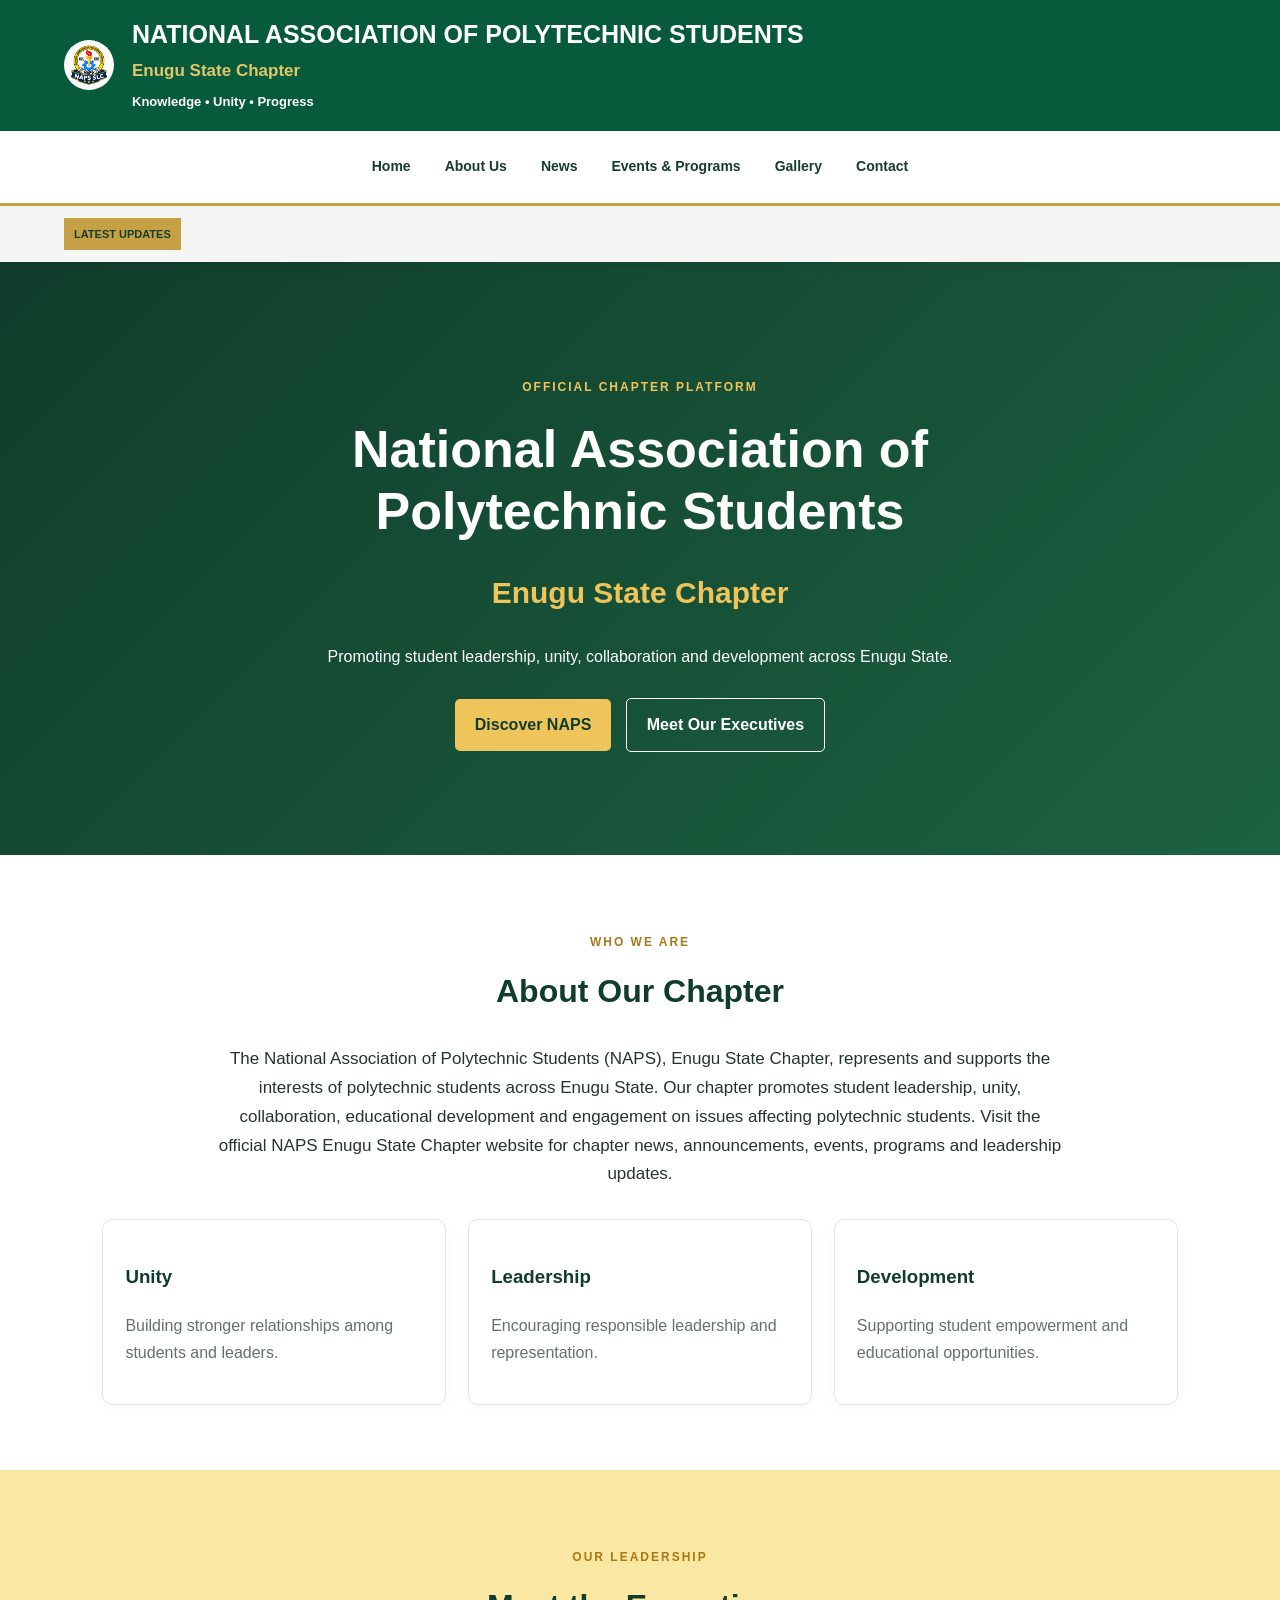
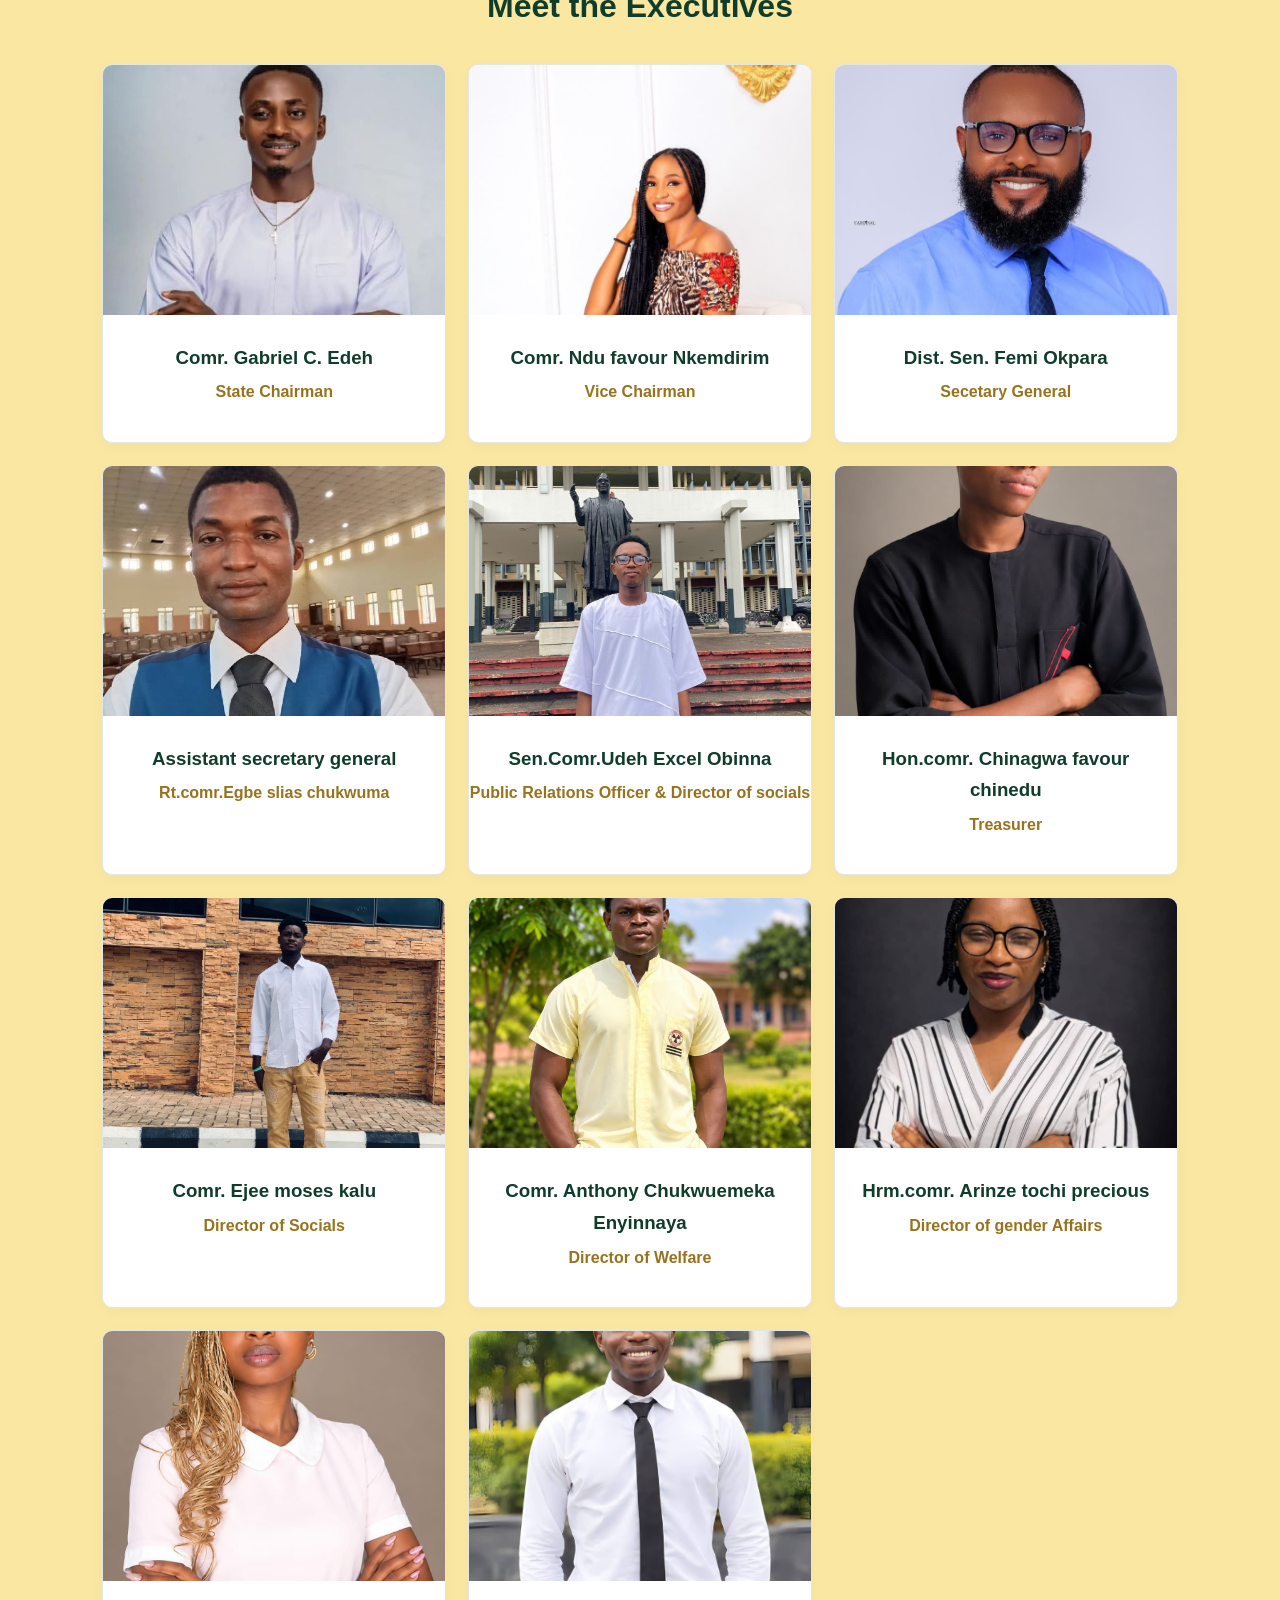
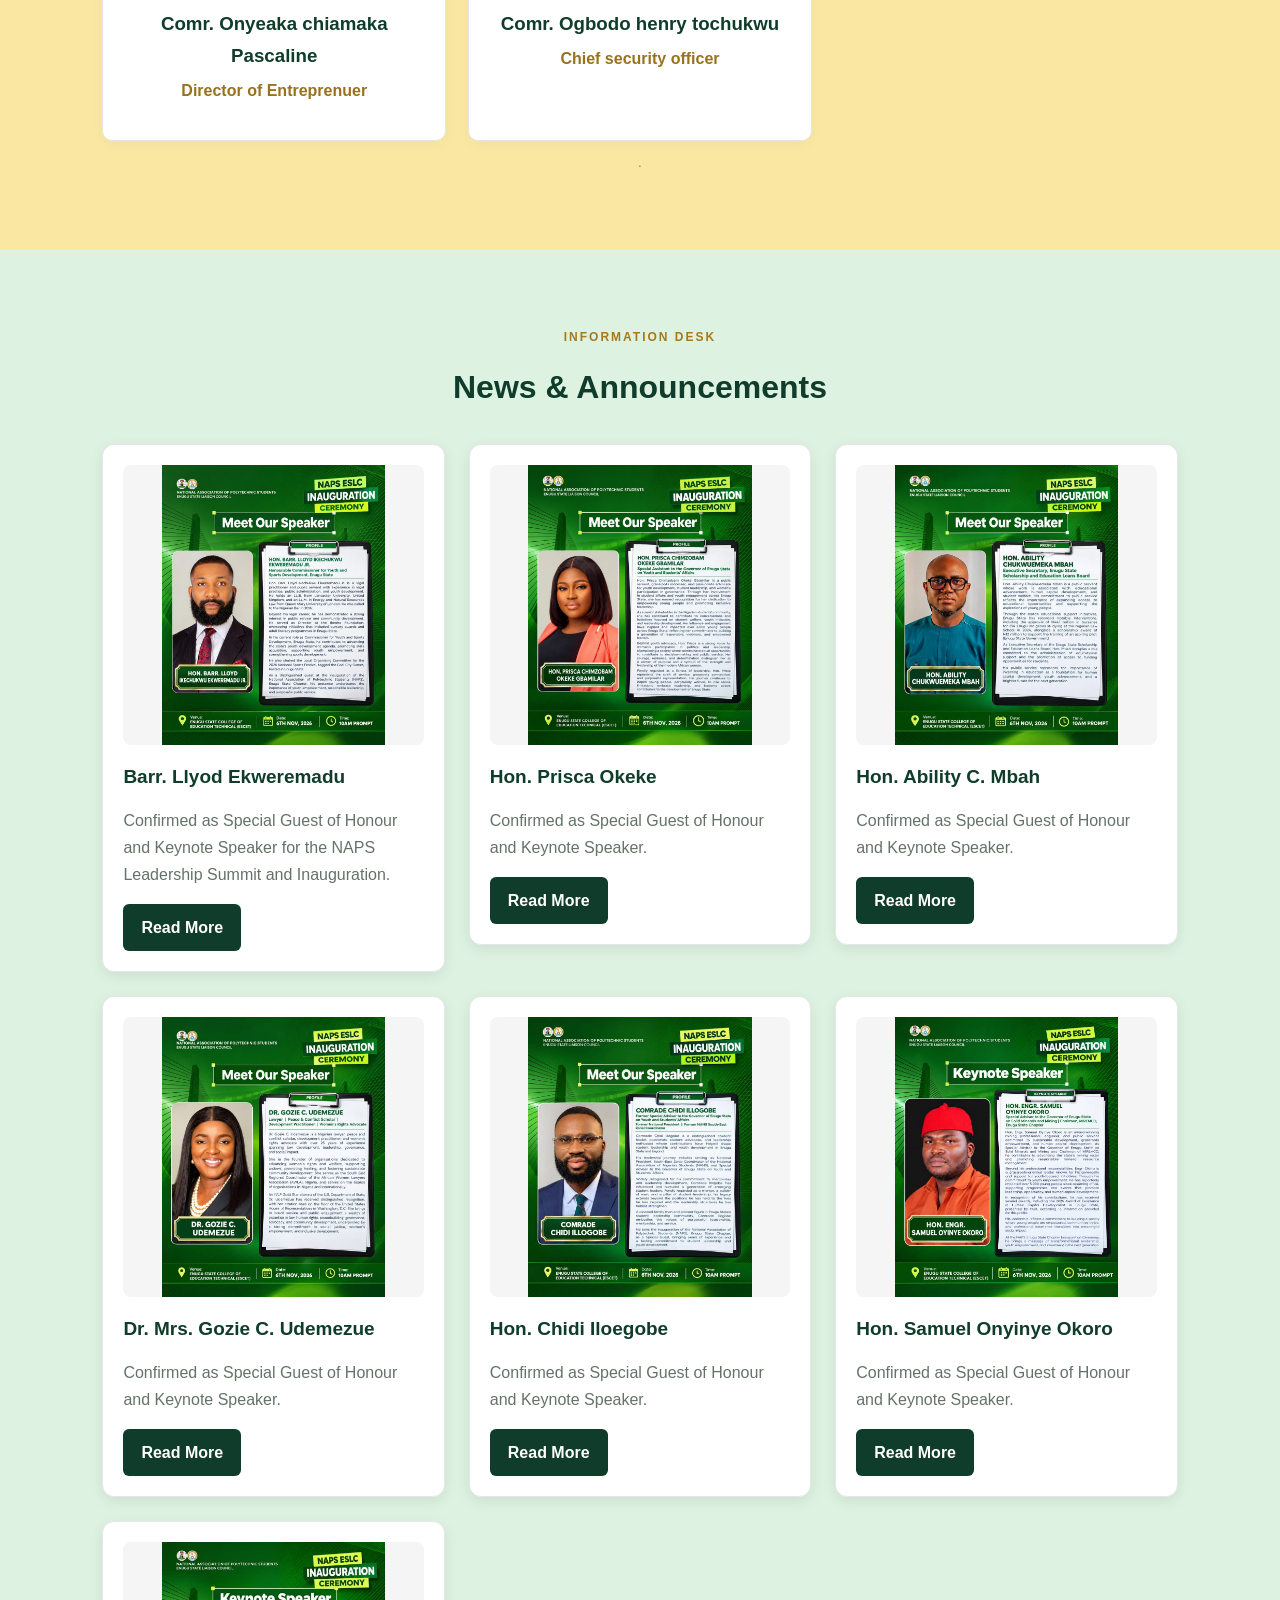
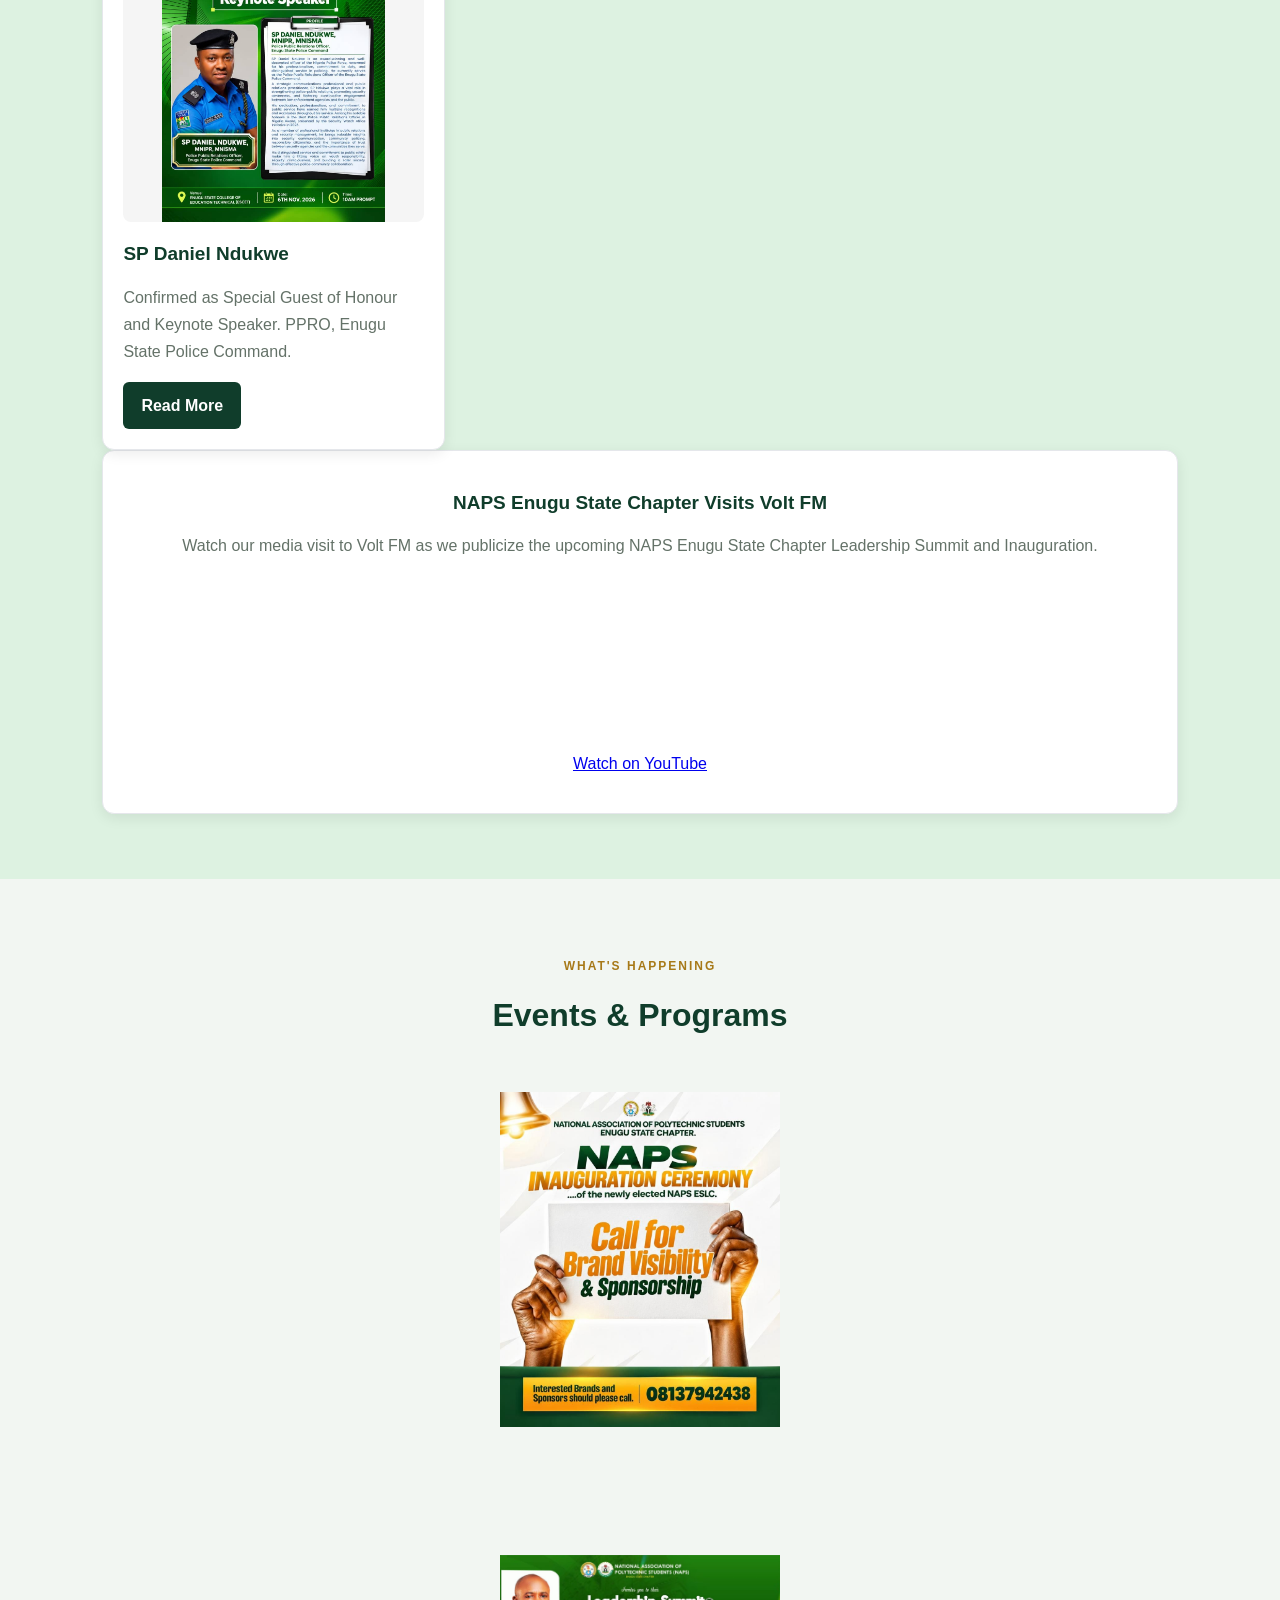
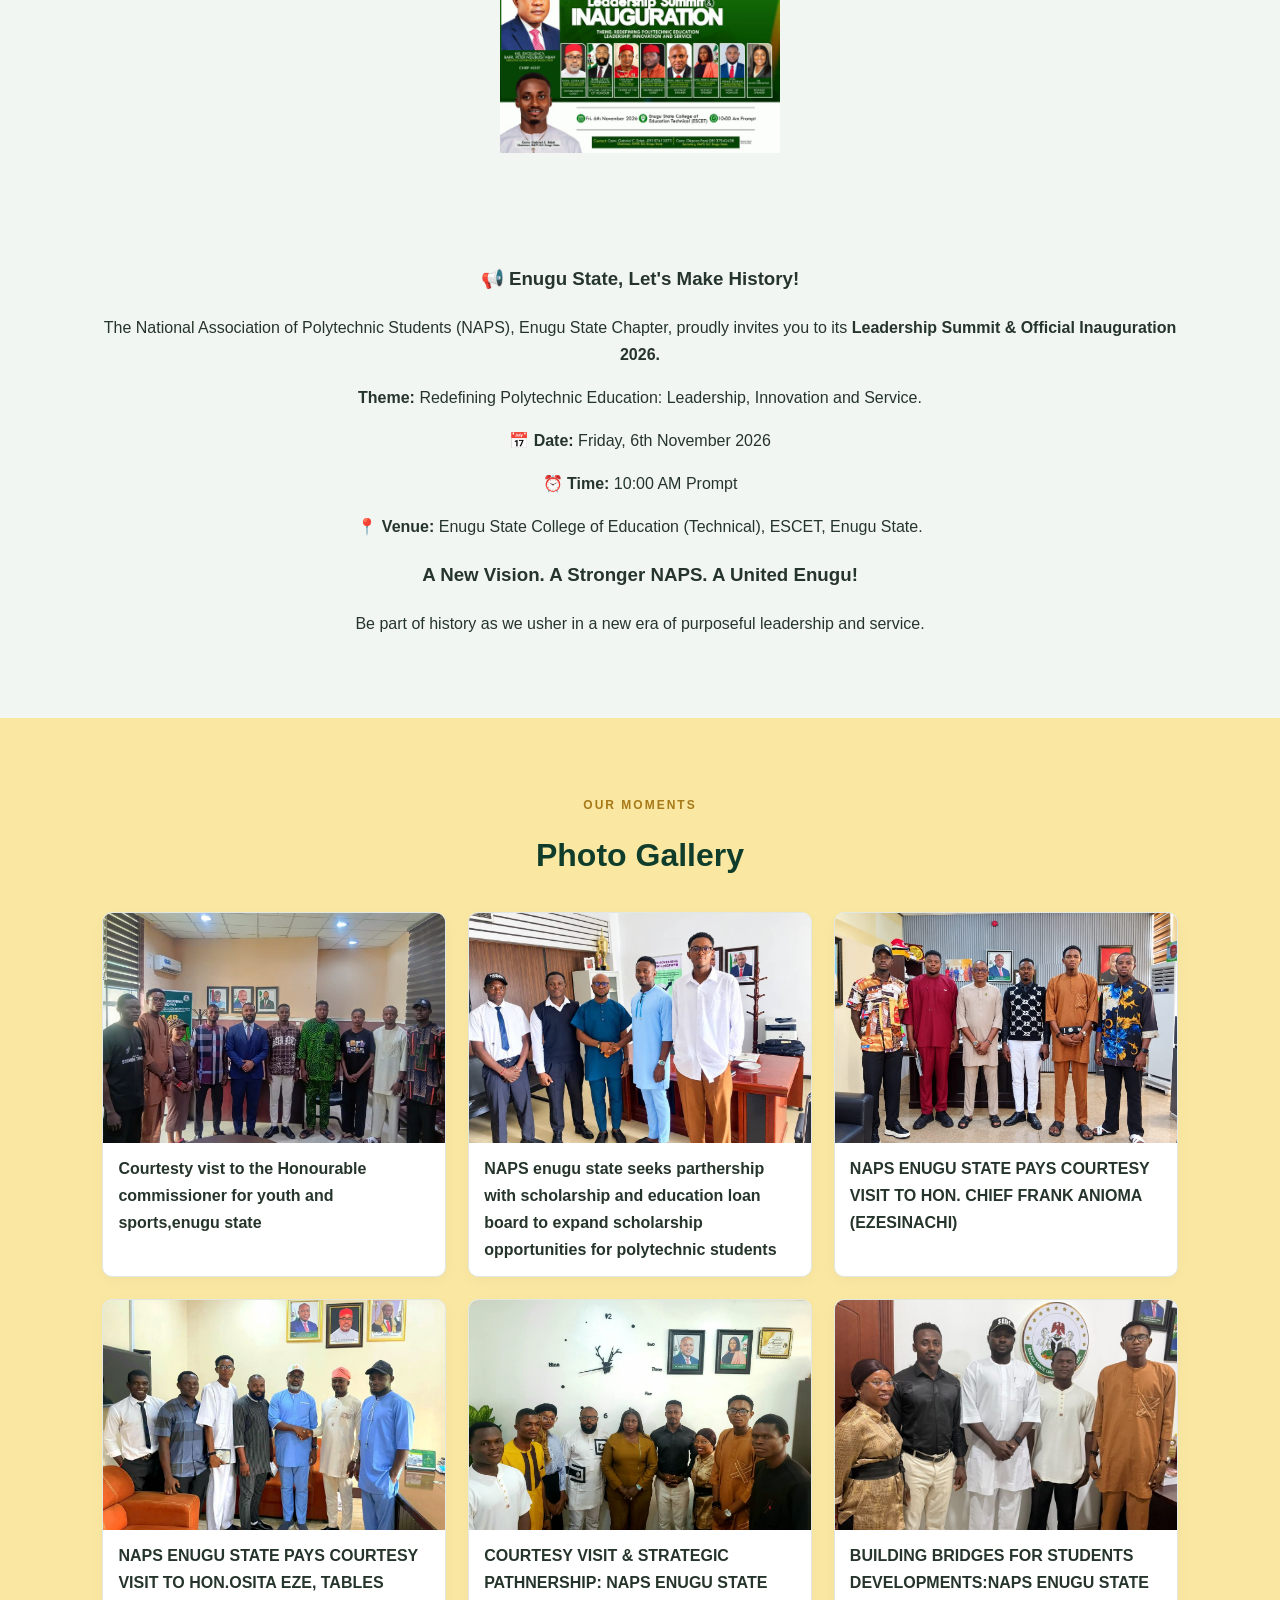
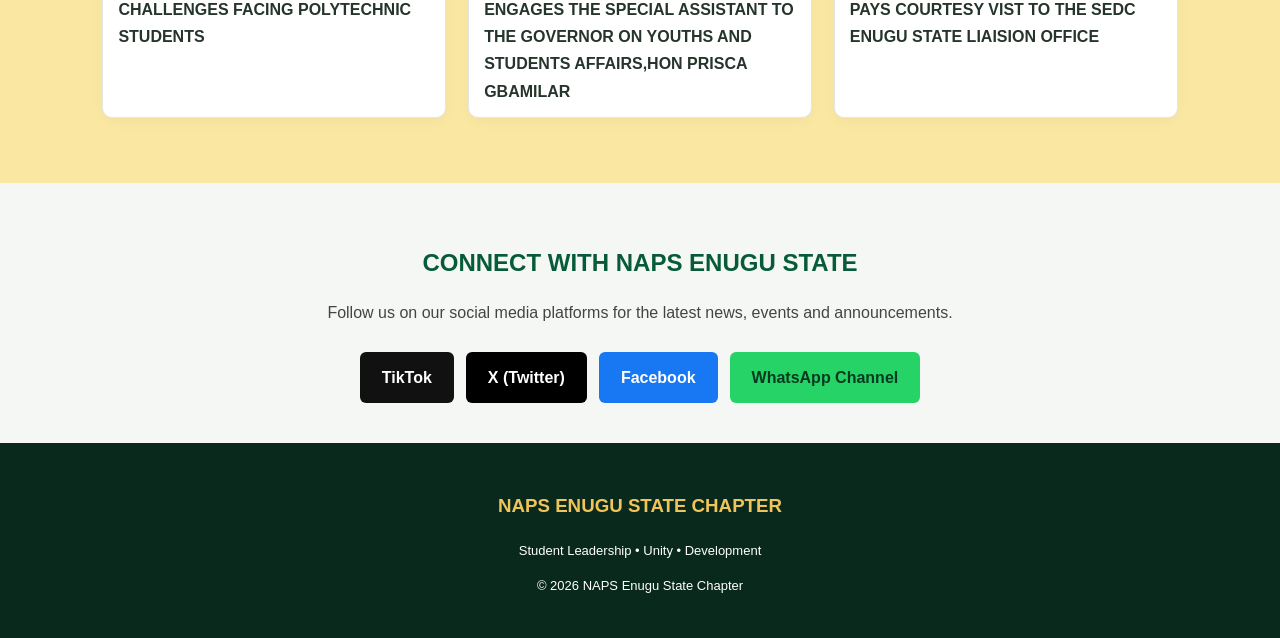
==== index.html @ dbd02aa5 "Update index.html" ====
<!DOCTYPE html>
<html lang="en">
<head>
  <meta charset="UTF-8">
  <meta name="viewport" content="width=device-width, initial-scale=1.0">
  <title>NAPS Enugu State Chapter</title>
  <meta name="description" content="Official website of NAPS Enugu State Chapter.">
  <link rel="stylesheet" href="style.css">
</head>
<body>


<header class="naps-header">
  <div class="header-main">
    <a href="#home" class="brand">
      <img src="images/naps-logo.jpg"
           alt="NAPS Logo"
           class="brand-logo">

      <div class="brand-text">
        <h1>NATIONAL ASSOCIATION OF POLYTECHNIC STUDENTS</h1>
        <h2>Enugu State Chapter</h2>
        <p>Knowledge • Unity • Progress</p>
      </div>
    </a>
  </div>

  <nav class="main-navigation">
    <a href="#home">Home</a>
    <a href="#about">About Us</a>
    <a href="#news">News</a>
    <a href="#events">Events & Programs</a>
    <a href="#gallery">Gallery</a>
    <a href="#contact">Contact</a>
  </nav>


  <div class="header-ticker">
    <strong>LATEST UPDATES</strong>
    <div class="ticker-window">
      <span>
        Welcome to the official NAPS Enugu State Chapter website.
        Stay informed about our news, events and announcements.
      </span>
    </div>
  </div>
</header>

<main>
  <section class="hero" id="home">
    <p class="gold">OFFICIAL CHAPTER PLATFORM</p>
    <h1>National Association of Polytechnic Students</h1>
    <h2>Enugu State Chapter</h2>
    <p>Promoting student leadership, unity, collaboration and development across Enugu State.</p>
    <a class="button" href="#about">Discover NAPS</a>
    <a class="button outline" href="#executives">Meet Our Executives</a>
  </section>

  <section class="section" id="about">
    <p class="gold">WHO WE ARE</p>
    <h2>About Our Chapter</h2>
   <p class="intro">
    The National Association of Polytechnic Students (NAPS),
    Enugu State Chapter, represents and supports the interests
    of polytechnic students across Enugu State. Our chapter
    promotes student leadership, unity, collaboration,
    educational development and engagement on issues affecting
    polytechnic students. Visit the official NAPS Enugu State
    Chapter website for chapter news, announcements, events,
    programs and leadership updates.
</p>

    <div class="cards">
      <article class="card">
        <h3>Unity</h3>
        <p>Building stronger relationships among students and leaders.</p>
      </article>
      <article class="card">
        <h3>Leadership</h3>
        <p>Encouraging responsible leadership and representation.</p>
      </article>
      <article class="card">
        <h3>Development</h3>
        <p>Supporting student empowerment and educational opportunities.</p>
      </article>
    </div>
  </section>

  <section class="section light" id="executives">
    <p class="gold">OUR LEADERSHIP</p>
    <h2>Meet the Executives</h2>

    <div class="cards">
      <article class="card executive">
        <img src="images/Chairman.jpg" alt="State Chairman">
        <h3>Comr. Gabriel C. Edeh</h3>
        <p class="position">State Chairman</p>
      </article>

      <article class="card executive">
        <img src="images/Vice.jpg" alt="State Chairman">
        <h3>Comr. Ndu favour Nkemdirim</h3>
        <p class="position">Vice Chairman</p>
      </article>

      <article class="card executive">
        <img src="images/Secetary general.jpg" alt="Public Relations Officer">
        <h3>Dist. Sen. Femi Okpara</h3>
        <p class="position">Secetary General</p>
      </article>

      <article class="card executive">
        <img src="images/Asg.jpg" alt="Public Relations Officer">
        <h3>Assistant secretary general</h3>
        <p class="position">Rt.comr.Egbe slias chukwuma</p>
      </article>

      <article class="card executive">
        <img src="images/Pro.jpg" alt="Public Relations Officer">
        <h3>Sen.Comr.Udeh Excel Obinna</h3>
        <p class="position">Public Relations Officer & Director of socials</p>
      </article>

      <article class="card executive">
        <img src="images/Tre.jpg" alt="Public Relations Officer">
        <h3>Hon.comr. Chinagwa favour chinedu</h3>
        <p class="position">Treasurer</p>
      </article>

      <article class="card executive">
        <img src="images/Dos.jpg" alt="Director of Socials">
        <h3>Comr. Ejee moses kalu</h3>
        <p class="position">Director of Socials</p>
      </article>

      <article class="card executive">
        <img src="images/Wel.jpg" alt="Director of Socials">
        <h3>Comr. Anthony Chukwuemeka Enyinnaya</h3>
        <p class="position">Director of Welfare</p>
      </article>

      <article class="card executive">
        <img src="images/Dga.jpg" alt="Director of Socials">
        <h3>Hrm.comr. Arinze tochi precious</h3>
        <p class="position">Director of gender Affairs</p>
      </article>

      <article class="card executive">
        <img src="images/Doe.jpg" alt="Director of Socials">
        <h3>Comr. Onyeaka chiamaka Pascaline</h3>
        <p class="position">Director of Entreprenuer</p>
      </article>

      <article class="card executive">
        <img src="images/Cso.jpg" alt="Director of Socials">
        <h3>Comr. Ogbodo henry tochukwu</h3>
        <p class="position">Chief security officer</p>
      </article>

    </div>
    <p class="note">.</p>
  </section>

<section class="section" id="news">
  <p class="gold">INFORMATION DESK</p>
  <h2>News & Announcements</h2>

  <div class="cards">

    <article class="card">
      <img src="images/news-1 (2).jpg" alt="Barr. Llyod Ekweremadu announcement">
      <h3>Barr. Llyod Ekweremadu</h3>
      <p>Confirmed as Special Guest of Honour and Keynote Speaker for the NAPS Leadership Summit and Inauguration.</p>
      <details>
        <summary>Read More</summary>
        <p>The National Association of Polytechnic Students (NAPS), Enugu State Chapter, is pleased to announce Barr. Llyod Ekweremadu as Special Guest of Honour and Keynote Speaker for the upcoming Leadership Summit and Inauguration.</p>
        <p><strong>Date:</strong> 6 November 2026</p>
        <p><strong>Time:</strong> 10:00 AM prompt</p>
        <p><strong>Venue:</strong> Enugu State College of Education (Technical), Enugu (ESCET), opposite ShopRite.</p>
        <p>Don't miss it!</p>
      </details>
    </article>

    <article class="card">
      <img src="images/news-2.jpg" alt="Hon. Prisca Okeke announcement">
      <h3>Hon. Prisca Okeke</h3>
      <p>Confirmed as Special Guest of Honour and Keynote Speaker.</p>
      <details>
        <summary>Read More</summary>
        <p>NAPS Enugu State Chapter is pleased to announce Hon. Prisca Okeke as Special Guest of Honour and Keynote Speaker for the upcoming Leadership Summit and Inauguration.</p>
        <p><strong>Date:</strong> 6 November 2026</p>
        <p><strong>Time:</strong> 10:00 AM prompt</p>
        <p><strong>Venue:</strong> ESCET, Enugu, opposite ShopRite.</p>
        <p>Don't miss it!</p>
      </details>
    </article>

    <article class="card">
      <img src="images/news-3.jpg" alt="Hon. Ability C. Mbah announcement">
      <h3>Hon. Ability C. Mbah</h3>
      <p>Confirmed as Special Guest of Honour and Keynote Speaker.</p>
      <details>
        <summary>Read More</summary>
        <p>NAPS Enugu State Chapter is pleased to announce Hon. Ability C. Mbah as Special Guest of Honour and Keynote Speaker for the upcoming Leadership Summit and Inauguration.</p>
        <p><strong>Date:</strong> 6 November 2026</p>
        <p><strong>Time:</strong> 10:00 AM prompt</p>
        <p><strong>Venue:</strong> ESCET, Enugu, opposite ShopRite.</p>
        <p>Don't miss it!</p>
      </details>
    </article>

    <article class="card">
      <img src="images/news-4.jpg" alt="Dr. Mrs. Gozie C. Udemezue announcement">
      <h3>Dr. Mrs. Gozie C. Udemezue</h3>
      <p>Confirmed as Special Guest of Honour and Keynote Speaker.</p>
      <details>
        <summary>Read More</summary>
        <p>NAPS Enugu State Chapter is pleased to announce Dr. Mrs. Gozie C. Udemezue as Special Guest of Honour and Keynote Speaker for the upcoming Leadership Summit and Inauguration.</p>
        <p><strong>Date:</strong> 6 November 2026</p>
        <p><strong>Time:</strong> 10:00 AM prompt</p>
        <p><strong>Venue:</strong> ESCET, Enugu, opposite ShopRite.</p>
        <p>Don't miss it!</p>
      </details>
    </article>

    <article class="card">
      <img src="images/news-5.jpg" alt="Hon. Chidi Iloegobe announcement">
      <h3>Hon. Chidi Iloegobe</h3>
      <p>Confirmed as Special Guest of Honour and Keynote Speaker.</p>
      <details>
        <summary>Read More</summary>
        <p>NAPS Enugu State Chapter is pleased to announce Hon. Chidi Iloegobe as Special Guest of Honour and Keynote Speaker for the upcoming Leadership Summit and Inauguration.</p>
        <p><strong>Date:</strong> 6 November 2026</p>
        <p><strong>Time:</strong> 10:00 AM prompt</p>
        <p><strong>Venue:</strong> ESCET, Enugu, opposite ShopRite.</p>
        <p>Don't miss it!</p>
      </details>
    </article>

    <article class="card">
      <img src="images/news-6.jpg" alt="Hon. Samuel Onyinye Okoro announcement">
      <h3>Hon. Samuel Onyinye Okoro</h3>
      <p>Confirmed as Special Guest of Honour and Keynote Speaker.</p>
      <details>
        <summary>Read More</summary>
        <p>NAPS Enugu State Chapter is pleased to announce Hon. Samuel Onyinye Okoro as Special Guest of Honour and Keynote Speaker for the upcoming Leadership Summit and Inauguration.</p>
        <p><strong>Date:</strong> 6 November 2026</p>
        <p><strong>Time:</strong> 10:00 AM prompt</p>
        <p><strong>Venue:</strong> ESCET, Enugu, opposite ShopRite.</p>
        <p>Don't miss it!</p>
      </details>
    </article>

    <article class="card">
      <img src="images/news-7.jpg" alt="SP Daniel Ndukwe announcement">
      <h3>SP Daniel Ndukwe</h3>
      <p>Confirmed as Special Guest of Honour and Keynote Speaker. PPRO, Enugu State Police Command.</p>
      <details>
        <summary>Read More</summary>
        <p>NAPS Enugu State Chapter is pleased to announce SP Daniel Ndukwe, PPRO of the Enugu State Police Command, as Special Guest of Honour and Keynote Speaker for the upcoming Leadership Summit and Inauguration.</p>
        <p><strong>Date:</strong> 6 November 2026</p>
        <p><strong>Time:</strong> 10:00 AM prompt</p>
        <p><strong>Venue:</strong> ESCET, Enugu, opposite ShopRite.</p>
        <p>Don't miss it!</p>
      </details>
      </article>

  </div>

  <div class="card volt-video">
    <h3>NAPS Enugu State Chapter Visits Volt FM</h3>
    <p>Watch our media visit to Volt FM as we publicize the upcoming NAPS Enugu State Chapter Leadership Summit and Inauguration.</p>

    <div class="video-container">
      <iframe
        src="https://www.youtube.com/embed/bqpIaA2bThI"
        title="NAPS Enugu State Chapter Visits Volt FM"
        frameborder="0"
        allow="accelerometer; autoplay; clipboard-write; encrypted-media; gyroscope; picture-in-picture; web-share"
        referrerpolicy="strict-origin-when-cross-origin"
        allowfullscreen>
      </iframe>
    </div>

    <p>
      <a href="https://youtube.com/shorts/bqpIaA2bThI?feature=share" target="_blank" rel="noopener noreferrer">
        Watch on YouTube
      </a>

          </p>
  </div>
</section>
  
<section class="section light" id="events">
  <p class="gold">WHAT'S HAPPENING</p>
  <h2>Events &amp; Programs</h2>

  <div class="event-photo">
    <img src="images/upcoming-event.jpg"
         alt="NAPS Enugu State Chapter event flyer">

    <img src="images/upcoming-event2.jpg"
         alt="NAPS Enugu State Chapter Leadership Summit and Inauguration flyer">
  </div>

  <div class="event-description">
    <h3>📢 Enugu State, Let's Make History!</h3>

    <p>
      The National Association of Polytechnic Students (NAPS),
      Enugu State Chapter, proudly invites you to its
      <strong>Leadership Summit &amp; Official Inauguration 2026.</strong>
    </p>

    <p>
      <strong>Theme:</strong> Redefining Polytechnic Education:
      Leadership, Innovation and Service.
    </p>

    <p>📅 <strong>Date:</strong> Friday, 6th November 2026</p>

    <p>⏰ <strong>Time:</strong> 10:00 AM Prompt</p>

    <p>
      📍 <strong>Venue:</strong>
      Enugu State College of Education (Technical),
      ESCET, Enugu State.
    </p>

    <h3>A New Vision. A Stronger NAPS. A United Enugu!</h3>

    <p>
      Be part of history as we usher in a new era of purposeful
      leadership and service.
    </p>
  </div>
</section>

  <section class="section" id="gallery">
    <p class="gold">OUR MOMENTS</p>
    <h2>Photo Gallery</h2>
    <div class="cards gallery">
      <figure class="card">
        <img src="images/event-1.jpg" alt="NAPS chapter activity">
        <figcaption>Courtesty vist to the Honourable commissioner for youth and sports,enugu state</figcaption>
      </figure>
      <figure class="card">
        <img src="images/event-2.jpg" alt="NAPS leadership engagement">
        <figcaption>NAPS enugu state seeks parthership with scholarship and education loan board to expand scholarship opportunities for polytechnic students</figcaption>
      </figure>
      <figure class="card">
        <img src="images/event-3.jpg" alt="NAPS student gathering">
        <figcaption>NAPS ENUGU STATE PAYS COURTESY VISIT TO HON. CHIEF FRANK ANIOMA (EZESINACHI)</figcaption>
      </figure>
       <figure class="card">
        <img src="images/event-4.jpg" alt="NAPS student gathering">
        <figcaption>NAPS ENUGU STATE PAYS COURTESY VISIT TO HON.OSITA EZE, TABLES CHALLENGES FACING POLYTECHNIC STUDENTS</figcaption>
      </figure>
       <figure class="card">
        <img src="images/event-5.jpg" alt="NAPS student gathering">
        <figcaption>COURTESY VISIT & STRATEGIC PATHNERSHIP: NAPS ENUGU STATE ENGAGES THE SPECIAL ASSISTANT TO THE GOVERNOR ON YOUTHS AND STUDENTS AFFAIRS,HON PRISCA GBAMILAR</figcaption>
      </figure>
       <figure class="card">
        <img src="images/event-6.jpg" alt="NAPS student gathering">
        <figcaption>BUILDING BRIDGES FOR STUDENTS DEVELOPMENTS:NAPS ENUGU STATE PAYS COURTESY VIST TO THE SEDC ENUGU STATE LIAISION OFFICE</figcaption>
      </figure>
    </div>


  </section>

  
<section class="connect-section" id="contact">
  <h2>CONNECT WITH NAPS ENUGU STATE</h2>
  <p>Follow us on our social media platforms for the latest news, events and announcements.</p>

  
<div class="connect-buttons">

    <a href="https://www.tiktok.com/@naps.enugu.state"
       target="_blank" rel="noopener noreferrer"
       class="connect-btn tiktok">
      TikTok
    </a>

    <a href="https://x.com/NAPS_ENUGU"
       target="_blank" rel="noopener noreferrer"
       class="connect-btn x-social">
      X (Twitter)
    </a>

    <a href="https://facebook.com/profile.php?id=61595338581530"
       target="_blank" rel="noopener noreferrer"
       class="connect-btn facebook">
      Facebook
    </a>

    <a href="https://whatsapp.com/channel/0029VbDmat9A89MiEDbdq10h"
       target="_blank" rel="noopener noreferrer"
       class="connect-btn whatsapp">
      WhatsApp Channel
    </a>

</div>

</section>

</main>

<footer>
  <h3>NAPS ENUGU STATE CHAPTER</h3>
  <p>Student Leadership • Unity • Development</p>
  <p>© <span id="year"></span> NAPS Enugu State Chapter</p>
</footer>

<script src="script.js"></script>
</body>
</html>
---- style.css ----
:root {
  --green: #103d2b;
  --green-light: #1c6242;
  --gold: #efc45b;
  --light: #f2f6f2;
  --text: #26352b;
}

* {
  box-sizing: border-box;
}

html {
  scroll-behavior: smooth;
  scroll-padding-top: 90px;
}

body {
  margin: 0;
  font-family: Arial, sans-serif;
  color: var(--text);
  line-height: 1.7;
}

.header {
  position: sticky;
  top: 0;
  z-index: 10;
  background: var(--green);
  color: white;
  padding: 12px 5%;
  display: flex;
  align-items: center;
  justify-content: space-between;
  gap: 20px;
}

.brand {
  display: flex;
  align-items: center;
  gap: 10px;
  color: white;
  text-decoration: none;
  font-weight: bold;
  font-size: 20px;
}

.brand img {
  width: 50px;
  height: 50px;
  object-fit: contain;
  background: white;
  border-radius: 50%;
  padding: 3px;
}

.brand small {
  display: block;
  font-size: 10px;
  letter-spacing: 1px;
}

nav {
  display: flex;
  flex-wrap: wrap;
  gap: 15px;
}

nav a {
  color: white;
  text-decoration: none;
  font-size: 13px;
}

nav a:hover {
  color: var(--gold);
}

#menuToggle {
  display: none;
  background: transparent;
  color: white;
  border: 1px solid white;
  padding: 6px 12px;
  font-size: 22px;
  cursor: pointer;
}

.hero {
  background: linear-gradient(135deg, var(--green), var(--green-light));
  color: white;
  text-align: center;
  padding: 95px 8%;
}

.hero h1 {
  max-width: 850px;
  margin: 20px auto;
  font-size: clamp(32px, 5vw, 52px);
  line-height: 1.2;
}

.hero h2 {
  color: var(--gold);
  font-size: 30px;
}

.hero p {
  max-width: 700px;
  margin: 20px auto;
}

.gold {
  color: #a77918;
  font-size: 12px;
  font-weight: bold;
  letter-spacing: 2px;
}

.hero .gold {
  color: var(--gold);
}

.button {
  display: inline-block;
  margin: 8px 5px;
  padding: 12px 20px;
  background: var(--gold);
  color: var(--green);
  text-decoration: none;
  border-radius: 5px;
  font-weight: bold;
}

.button:hover {
  opacity: 0.85;
}

.outline {
  background: transparent;
  color: white;
  border: 1px solid white;
}

.section {
  padding: 65px 8%;
  text-align: center;
}

.section h2,
.contact h2 {
  color: var(--green);
  font-size: 32px;
  margin-top: 5px;
}

.light {
  background: var(--light);
}

.intro {
  max-width: 850px;
  margin: 20px auto;
  font-size: 17px;
}

.cards {
  display: grid;
  grid-template-columns: repeat(3, minmax(0, 1fr));
  gap: 22px;
  margin-top: 30px;
  text-align: left;
}

.card {
  background: white;
  border: 1px solid #e1e8e2;
  border-radius: 10px;
  padding: 22px;
  box-shadow: 0 4px 14px #00000008;
  min-width: 0;
}

.card h3 {
  color: var(--green);
}

.card p {
  color: #647268;
}

.executive {
  padding: 0 0 20px;
  overflow: hidden;
  text-align: center;
}

.executive img {
  width: 100%;
  height: 250px;
  object-fit: cover;
  background: #e3e9e4;
}

.executive h3 {
  padding: 0 12px;
  margin-bottom: 5px;
}

.position {
  color: #98721c !important;
  font-weight: bold;
  margin-top: 5px;
}

.note {
  font-size: 12px;
  color: #6c776f;
}

.gallery figure {
  margin: 0;
  padding: 0 0 12px;
  overflow: hidden;
}

.gallery img {
  display: block;
  width: 100%;
  height: 230px;
  object-fit: cover;
  background: #e3e9e4;
}

.gallery figcaption {
  padding: 12px 15px 0;
  font-weight: bold;
}

.contact {
  padding: 65px 8%;
  text-align: center;
  background: #edf3ed;
}

.contact > p:not(.gold):not(.note) {
  max-width: 650px;
  margin: 15px auto;
}

footer {
  background: #09291c;
  color: white;
  text-align: center;
  padding: 28px 15px;
}

footer h3 {
  color: var(--gold);
}

footer p {
  font-size: 13px;
}

@media (max-width: 900px) {
  .header {
    flex-wrap: wrap;
  }

  #menuToggle {
    display: block;
  }

  nav {
    display: none;
    flex-direction: column;
    width: 100%;
    gap: 10px;
  }

  nav.open {
    display: flex;
  }

  nav a {
    padding: 5px 0;
    font-size: 15px;
  }

  .cards {
    grid-template-columns: repeat(2, minmax(0, 1fr));
  }
}

@media (max-width: 580px) {
  .section {
    padding: 50px 6%;
  }

  .hero {
    padding: 65px 6%;
  }

  .cards {
    grid-template-columns: 1fr;
  }

  .brand {
    font-size: 17px;
  }

  .brand img {
    width: 42px;
    height: 42px;
  }

  .hero h2 {
    font-size: 24px;
  }
}
.event-photo img {
  width: 100%;
  max-width: 280px;
  height: 380px;
  object-fit: contain;
  display: block;
  margin: 15px auto;
  border-radius: 8px;
}

/* PROFESSIONAL NAPS HEADER */
.naps-header {
  width: 100%;
  background: #ffffff;
  box-shadow: 0 3px 14px rgba(0, 0, 0, 0.08);
  position: relative;
  z-index: 100;
}

.header-main {
  background: #075b3b;
  padding: 18px 5%;
}

.brand {
  display: flex;
  align-items: center;
  gap: 18px;
  max-width: 1200px;
  margin: 0 auto;
  text-decoration: none;
}

.brand-logo {
  width: 82px;
  height: 82px;
  object-fit: contain;
  flex-shrink: 0;
  background: #ffffff;
  border-radius: 50%;
  padding: 4px;
}

.brand-text h1 {
  color: #ffffff;
  font-size: clamp(17px, 2.4vw, 25px);
  line-height: 1.35;
  margin: 0;
}

.brand-text h2 {
  color: #e3c56b;
  font-size: 17px;
  margin: 5px 0;
}

.brand-text p {
  color: #ffffff;
  font-size: 13px;
  margin: 0;
}

.main-navigation {
  display: flex;
  align-items: center;
  justify-content: center;
  flex-wrap: wrap;
  gap: 8px;
  padding: 14px 4%;
  border-bottom: 3px solid #c5a044;
}

.main-navigation a {
  color: #173c2b;
  text-decoration: none;
  font-weight: 600;
  font-size: 14px;
  padding: 10px 13px;
  border-radius: 5px;
  transition: background 0.2s ease;
}

.main-navigation a:hover {
  background: #eaf3ed;
  color: #075b3b;
}

.header-ticker {
  display: flex;
  align-items: center;
  gap: 15px;
  background: #f4f6f3;
  color: #075b3b;
  padding: 12px 5%;
  overflow: hidden;
}

.header-ticker strong {
  background: #c5a044;
  color: #173c2b;
  padding: 7px 10px;
  font-size: 11px;
  white-space: nowrap;
}

.ticker-window {
  overflow: hidden;
  white-space: nowrap;
  flex: 1;
}

.ticker-window span {
  display: inline-block;
  padding-left: 100%;
  animation: napsTicker 22s linear infinite;
  font-size: 13px;
}

@keyframes napsTicker {
  from {
    transform: translateX(0);
  }
  to {
    transform: translateX(-100%);
  }
}

@media (max-width: 600px) {
  .header-main {
    padding: 15px;
  }

  .brand {
    gap: 12px;
  }

  .brand-logo {
    width: 62px;
    height: 62px;
  }

  .brand-text h2 {
    font-size: 15px;
  }

  .brand-text p {
    font-size: 11px;
  }

  .main-navigation {
    gap: 2px;
    padding: 8px;
  }

  .main-navigation a {
    font-size: 12px;
    padding: 9px 8px;
  }

  .header-ticker {
    gap: 8px;
    padding: 10px;
  }
}

.connect-section {
  text-align: center;
  padding: 40px 20px;
  background: #f4f7f4;
}

.connect-section h2 {
  color: #075b3b;
  margin-bottom: 12px;
}

.connect-section p {
  color: #444;
  margin-bottom: 25px;
}

.connect-buttons {
  display: flex;
  justify-content: center;
  flex-wrap: wrap;
  gap: 12px;
}

.connect-btn {
  display: inline-block;
  padding: 12px 22px;
  border-radius: 6px;
  color: white;
  text-decoration: none;
  font-weight: bold;
  transition: 0.3s;
}

.connect-btn:hover {
  opacity: 0.85;
  transform: translateY(-3px);
}

.tiktok { background: #111111; }
.x-social { background: #000000; }
.facebook { background: #1877F2; }
.whatsapp { background: #25D366; color: #073b20; }

@media (max-width: 480px) {
  .connect-btn {
    padding: 10px 16px;
    font-size: 13px;
  }
}

/* Meet the Executives - Light Gold Background */
.leadership-section {
  background-color: #F9E7A2;
  padding: 50px 20px;
}

#executives {
  background-color: #F9E7A2;
}

/* Light gold background for Photo Gallery */
#gallery {
  background-color: #F9E7A2;
}

/* Light green background for News and Announcements */
#news {
  background-color: #DDF2E1;
}

/* NAPS News and Announcements */
#news .cards {
  display: grid;
  grid-template-columns: repeat(auto-fit, minmax(260px, 1fr));
  gap: 24px;
  align-items: start;
}

#news .card {
  overflow: hidden;
  border-radius: 12px;
  padding: 20px;
  background: #ffffff;
  border: 1px solid #e5e7eb;
  box-shadow: 0 4px 14px rgba(0, 0, 0, 0.08);
}

#news .card img {
  display: block;
  width: 100%;
  height: 280px;
  object-fit: contain;
  background: #f5f5f5;
  border-radius: 8px;
  margin-bottom: 16px;
}

#news .card h3 {
  color: #103d2b;
  font-size: 19px;
  line-height: 1.4;
  margin-bottom: 10px;
}

#news .card p {
  line-height: 1.7;
}

#news .card details {
  margin-top: 14px;
}

#news .card summary {
  display: inline-block;
  cursor: pointer;
  background: #103d2b;
  color: #ffffff;
  padding: 10px 18px;
  border-radius: 6px;
  font-weight: 600;
  list-style: none;
}

#news .card summary::-webkit-details-marker {
  display: none;
}

#news .card summary:hover {
  background: #1c6242;
}

#news .card details[open] summary {
  background: #efc45b;
  color: #103d2b;
}

#news .card details p {
  margin-top: 12px;
}

@media (max-width: 600px) {
  #news .cards {
    grid-template-columns: 1fr;
  }

  #news .card img {
    height: 250px;
  }
}
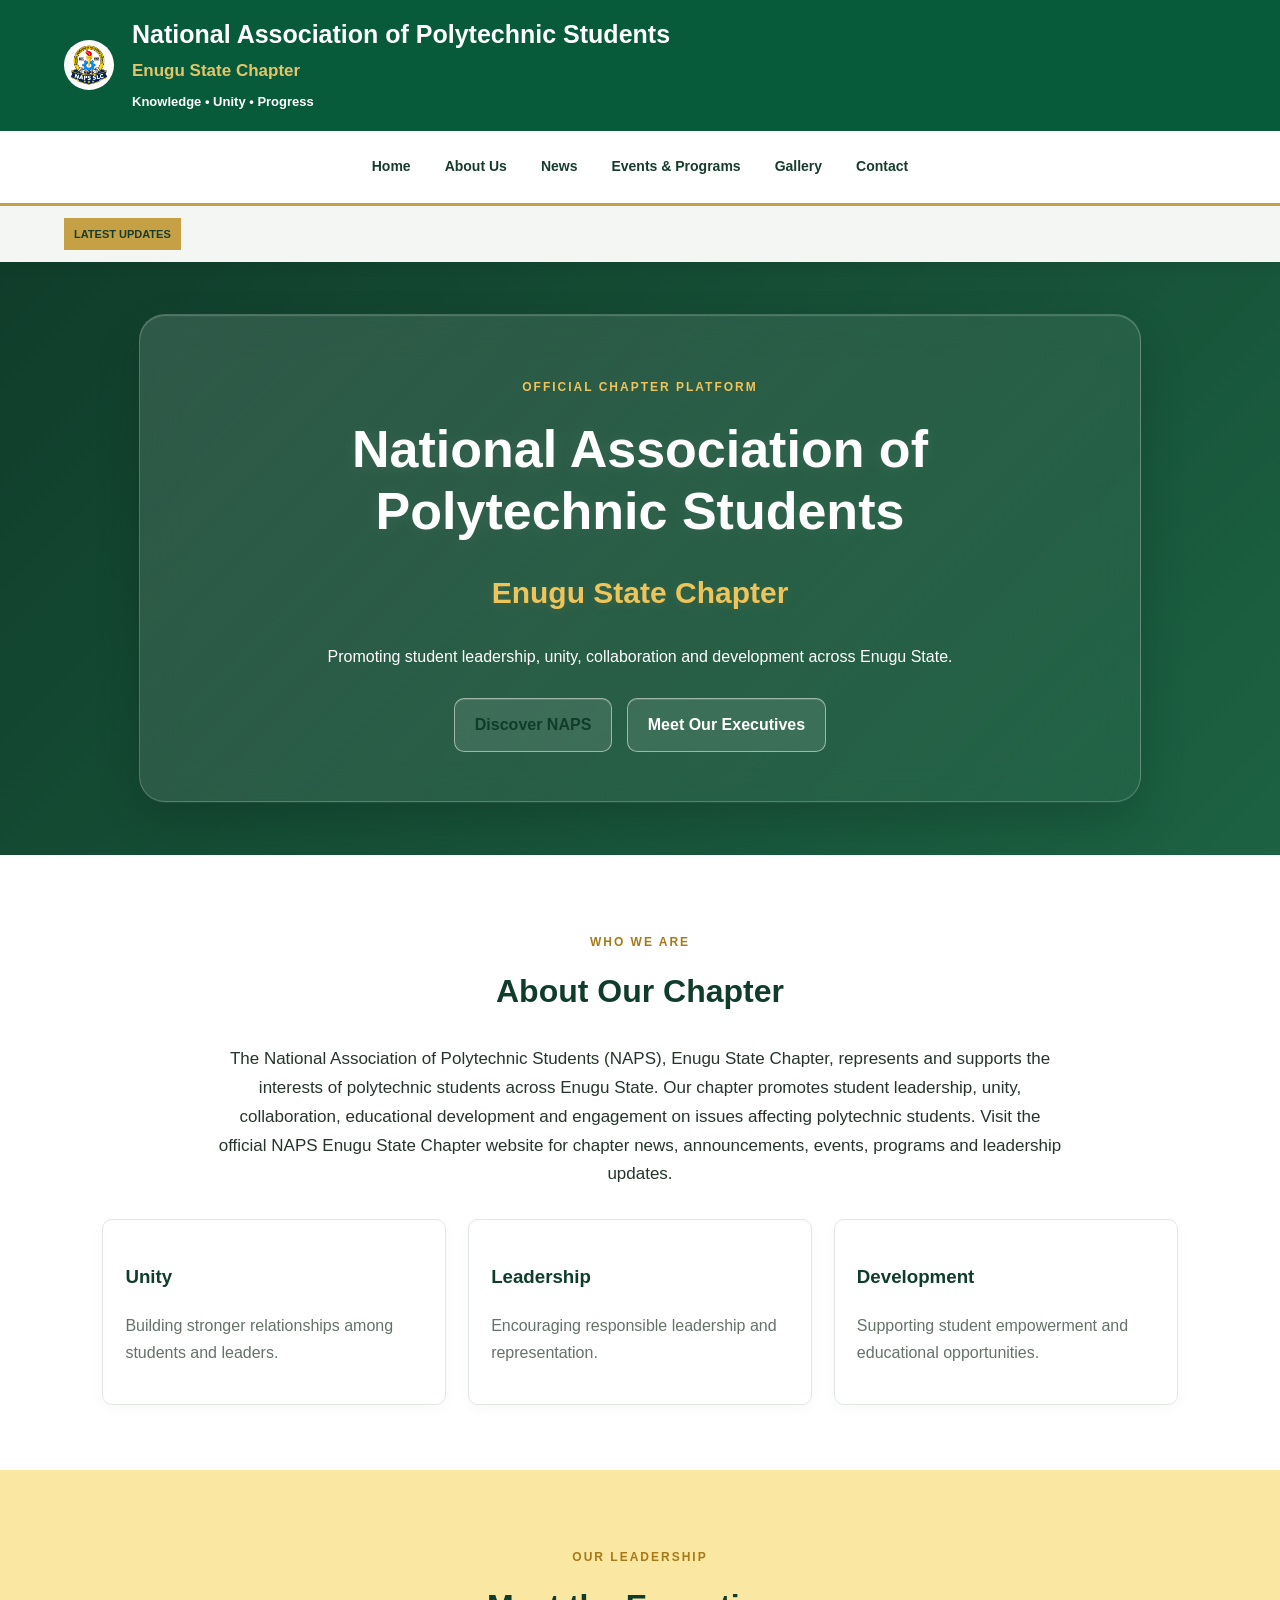
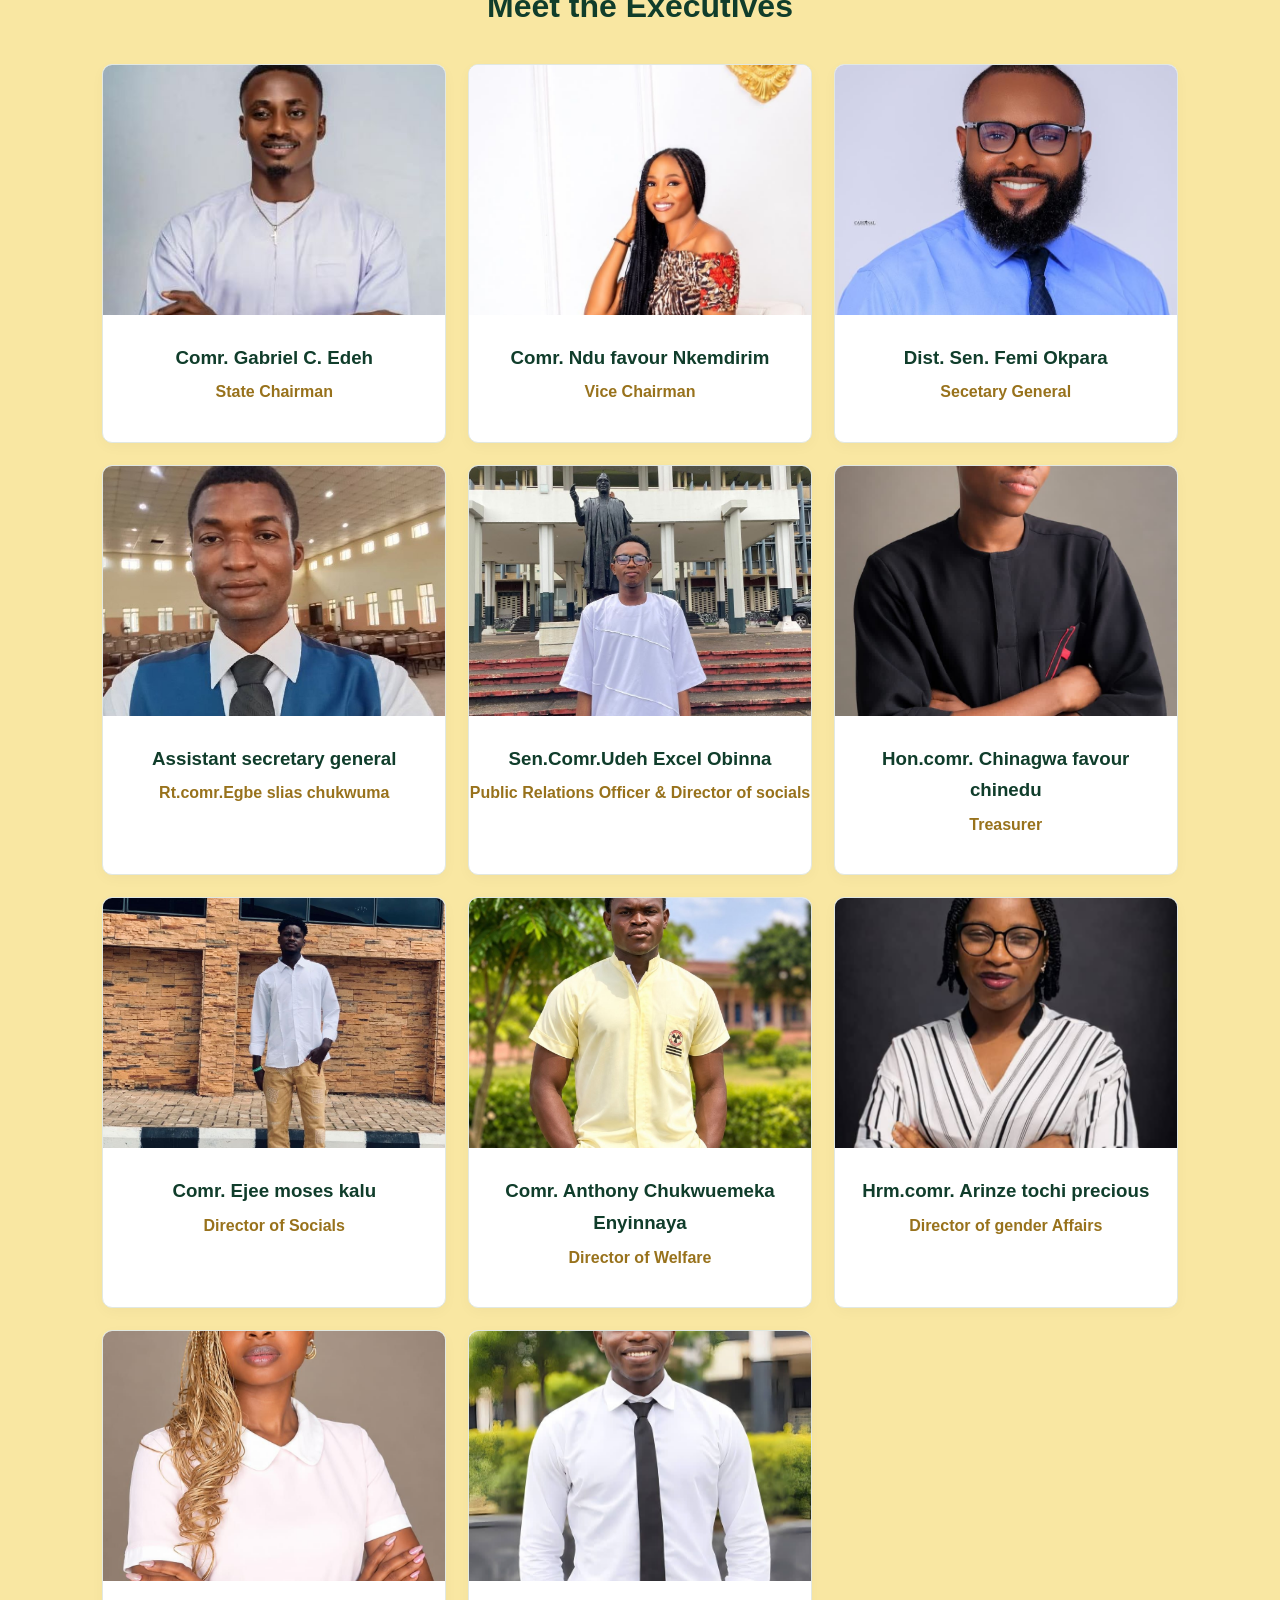
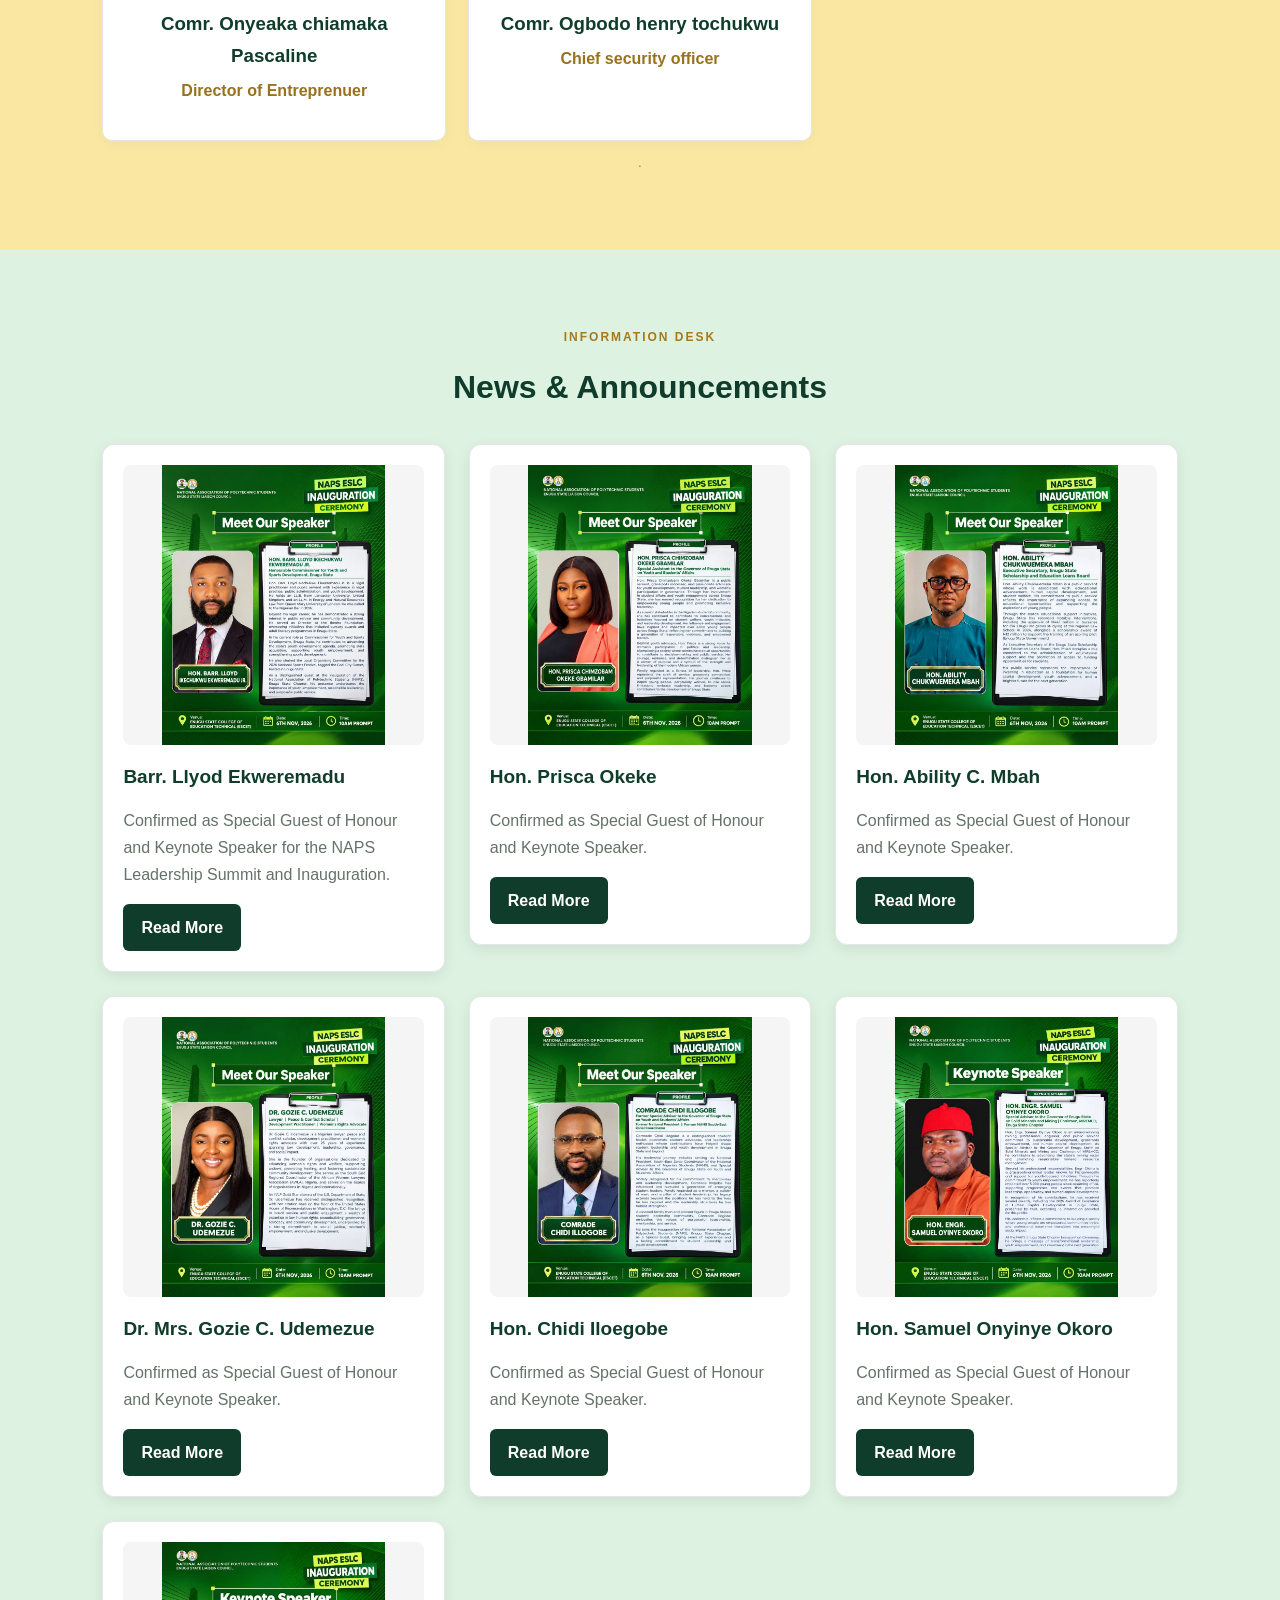
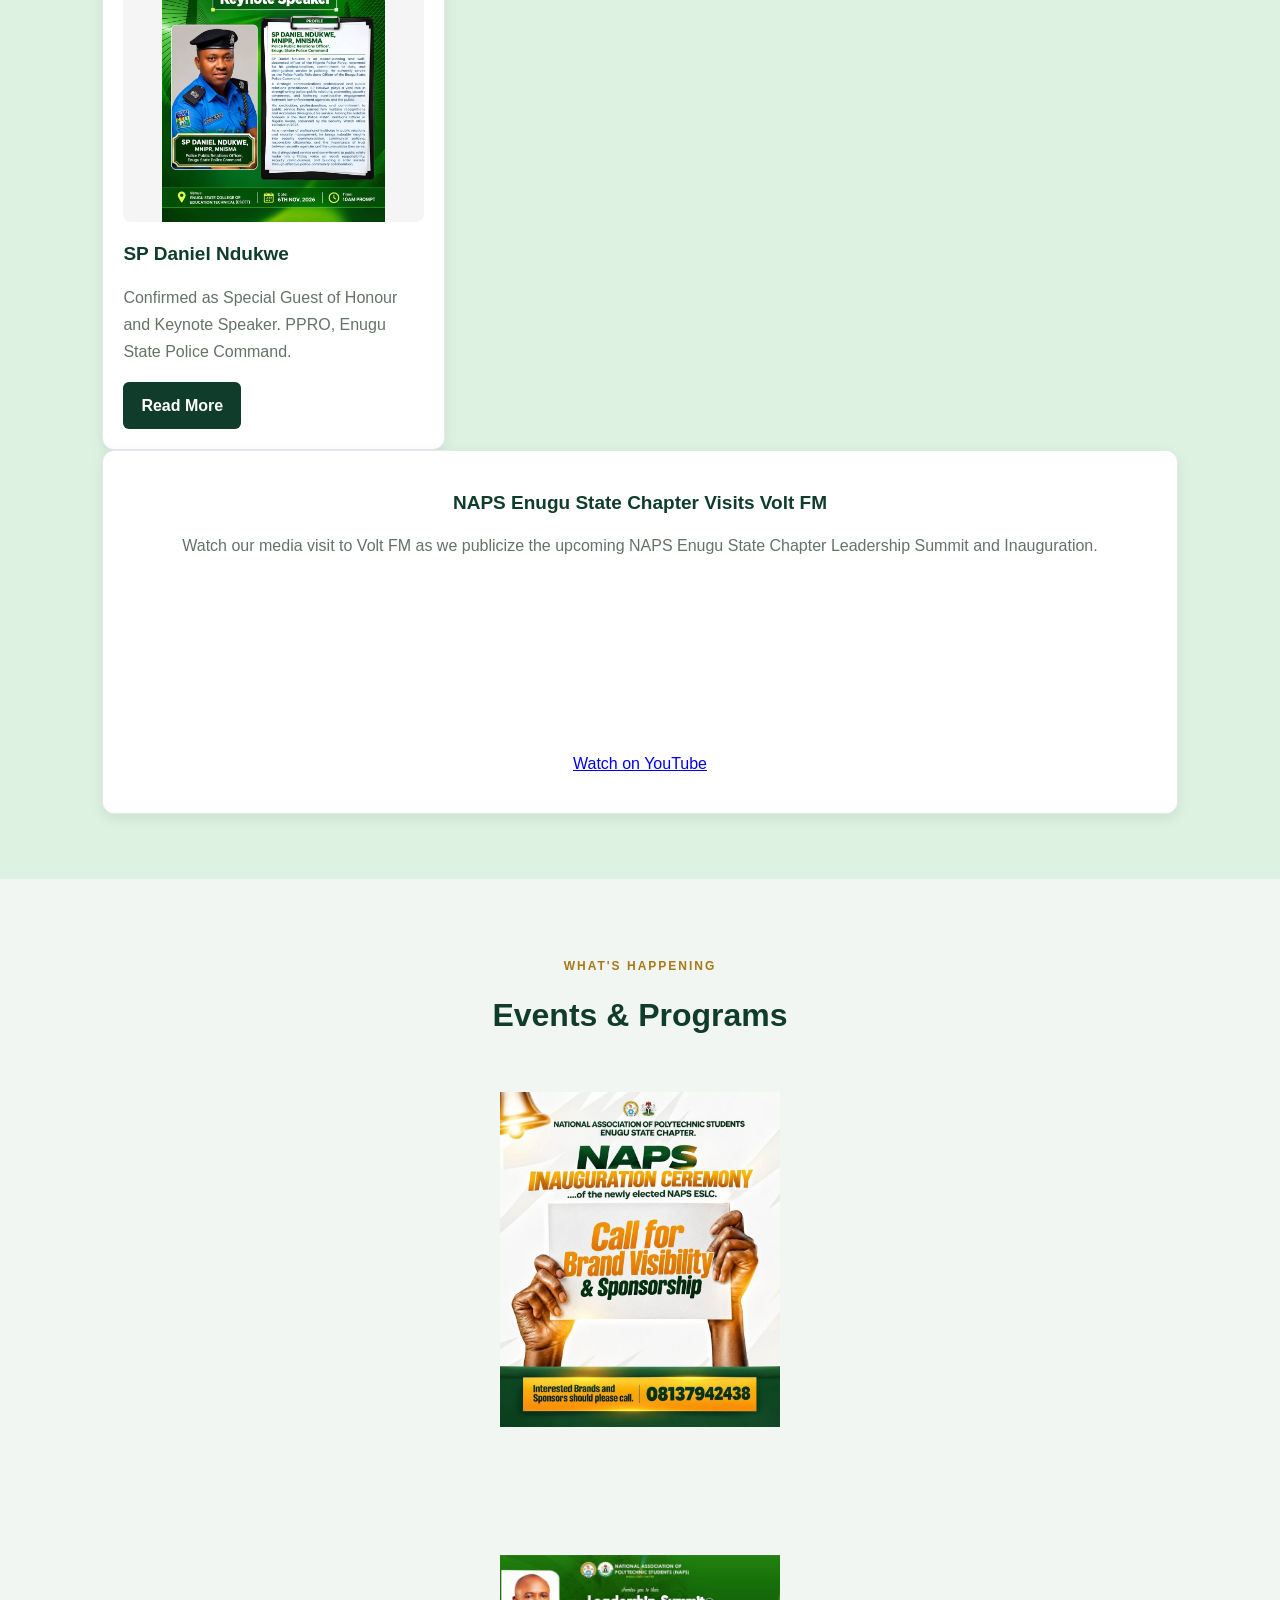
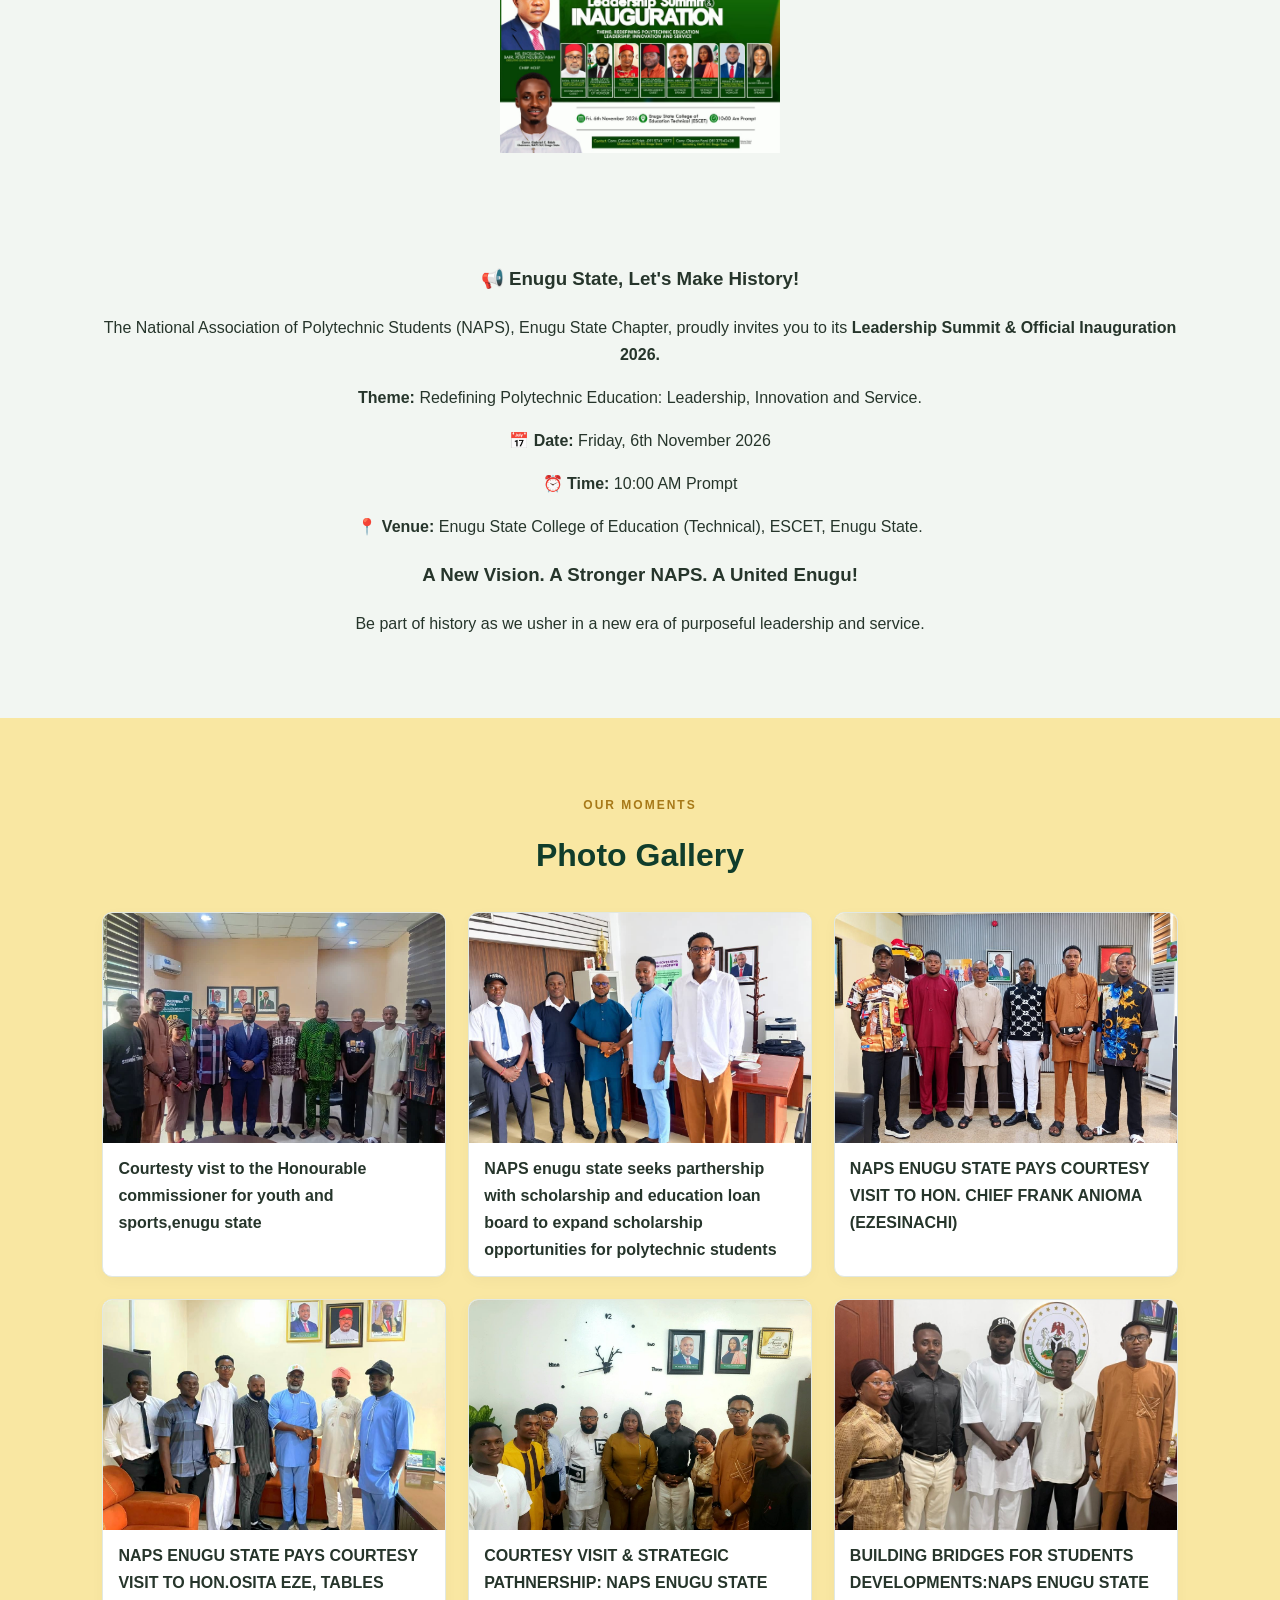
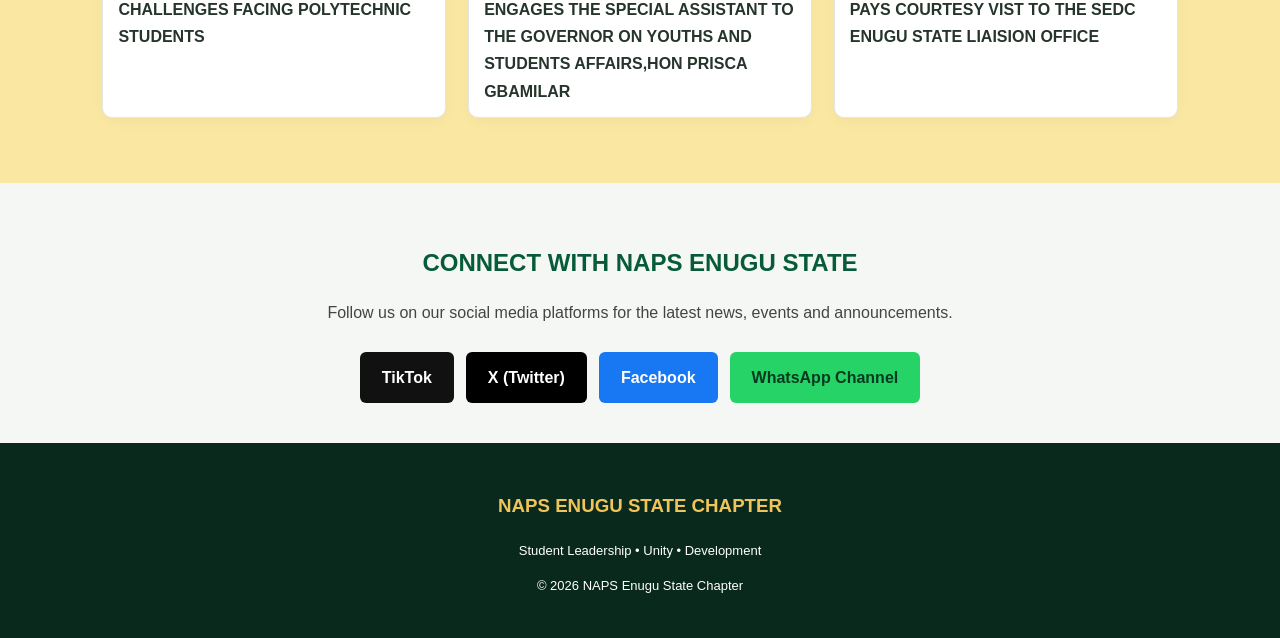
==== commit 55923075: "Update index.html" ====
--- a/index.html
+++ b/index.html
@@ -19,7 +19,7 @@
            class="brand-logo">
 
       <div class="brand-text">
-        <h1>NATIONAL ASSOCIATION OF POLYTECHNIC STUDENTS</h1>
+        <h1 class="typing-title">National Association of Polytechnic Students</h1>
         <h2>Enugu State Chapter</h2>
         <p>Knowledge • Unity • Progress</p>
       </div>
--- a/style.css
+++ b/style.css
@@ -634,3 +634,544 @@
     height: 250px;
   }
 }
+
+/* Website-wide image enlargement */
+#website-image-lightbox {
+  display: none;
+  position: fixed;
+  inset: 0;
+  z-index: 100000;
+  background: rgba(0, 0, 0, 0.92);
+  align-items: center;
+  justify-content: center;
+  padding: 55px 15px 20px;
+  box-sizing: border-box;
+}
+
+#website-image-lightbox.active {
+  display: flex;
+}
+
+#website-image-lightbox img {
+  max-width: 100%;
+  max-height: 90vh;
+  width: auto;
+  height: auto;
+  object-fit: contain;
+  cursor: default;
+  border-radius: 4px;
+}
+
+#website-image-lightbox button {
+  position: absolute;
+  top: 10px;
+  right: 22px;
+  color: white;
+  background: transparent;
+  border: none;
+  font-size: 42px;
+  cursor: pointer;
+}
+
+/* ==================================
+   NAPS WEBSITE ANIMATIONS
+================================== */
+
+/* Smooth scrolling between sections */
+html {
+  scroll-behavior: smooth;
+}
+
+/* Smooth card hover effects */
+.card {
+  transition: transform 0.3s ease,
+              box-shadow 0.3s ease;
+}
+
+.card:hover {
+  transform: translateY(-5px);
+  box-shadow: 0 10px 25px rgba(0, 0, 0, 0.12);
+}
+
+/* Smooth image hover effects */
+.event-photo img,
+#news .card img,
+.gallery img {
+  transition: transform 0.35s ease,
+              filter 0.35s ease;
+}
+
+.event-photo img:hover,
+#news .card img:hover,
+.gallery img:hover {
+  filter: brightness(1.04);
+}
+
+/* Button hover effects */
+button,
+.btn,
+a.button {
+  transition: background-color 0.25s ease,
+              color 0.25s ease,
+              transform 0.25s ease;
+}
+
+button:hover,
+.btn:hover,
+a.button:hover {
+  transform: translateY(-2px);
+}
+
+/* Respect visitors who prefer reduced motion */
+@media (prefers-reduced-motion: reduce) {
+  html {
+    scroll-behavior: auto;
+  }
+
+  *,
+  *::before,
+  *::after {
+    animation-duration: 0.01ms !important;
+    transition-duration: 0.01ms !important;
+  }
+}
+
+/* ===================================
+   NAPS WEBSITE ANIMATION UPGRADE
+=================================== */
+
+/* Smooth scrolling */
+html {
+  scroll-behavior: smooth;
+}
+
+/* Animate the main page sections */
+@keyframes napsFadeUp {
+  from {
+    opacity: 0;
+    transform: translateY(25px);
+  }
+  to {
+    opacity: 1;
+    transform: translateY(0);
+  }
+}
+
+/* Entrance animation for the page heading */
+h1 {
+  animation: napsFadeUp 0.9s ease-out both;
+}
+
+/* Smooth hover effects for cards */
+.card {
+  transition: transform 0.3s ease, box-shadow 0.3s ease;
+}
+
+.card:hover {
+  transform: translateY(-6px);
+  box-shadow: 0 12px 28px rgba(0, 0, 0, 0.14);
+}
+
+/* Images gently zoom when visitors hover */
+img {
+  transition: transform 0.35s ease, filter 0.35s ease;
+}
+
+img:hover {
+  filter: brightness(1.04);
+}
+
+/* Buttons and links animate smoothly */
+button,
+.btn,
+a.button {
+  transition: transform 0.25s ease, background-color 0.25s ease;
+}
+
+button:hover,
+.btn:hover,
+a.button:hover {
+  transform: translateY(-2px);
+}
+
+/* Respect visitors who prefer reduced motion */
+@media (prefers-reduced-motion: reduce) {
+  html {
+    scroll-behavior: auto;
+  }
+
+  *,
+  *::before,
+  *::after {
+    animation-duration: 0.01ms !important;
+    transition-duration: 0.01ms !important;
+  }
+}
+
+/* NAPS entrance effects */
+.naps-entrance {
+  opacity: 0;
+  transform: translateY(30px);
+  transition:
+    opacity 0.7s ease,
+    transform 0.7s ease;
+  transition-delay: var(--naps-delay, 0ms);
+}
+
+.naps-entrance.naps-visible {
+  opacity: 1;
+  transform: translateY(0);
+}
+
+/* Respect reduced-motion preferences */
+@media (prefers-reduced-motion: reduce) {
+  .naps-entrance,
+  .naps-entrance.naps-visible {
+    opacity: 1;
+    transform: none;
+    transition: none;
+  }
+}
+
+/* =====================================
+   NAPS HERO AND GOLD ACCENT ANIMATIONS
+===================================== */
+
+/* Gentle glow for gold text */
+@keyframes napsGoldGlow {
+  0%, 100% {
+    text-shadow: 0 0 0 rgba(239, 196, 91, 0);
+  }
+  50% {
+    text-shadow: 0 0 14px rgba(239, 196, 91, 0.45);
+  }
+}
+
+/* Floating effect */
+@keyframes napsFloat {
+  0%, 100% {
+    transform: translateY(0);
+  }
+  50% {
+    transform: translateY(-6px);
+  }
+}
+
+/* Gold headings */
+.gold {
+  animation: napsGoldGlow 3s ease-in-out infinite;
+}
+
+/* Main homepage heading */
+h1 {
+  animation:
+    napsFadeUp 0.9s ease-out both,
+    napsGoldGlow 3s ease-in-out 1s infinite;
+}
+
+/* Give buttons a polished hover effect */
+button:hover,
+.btn:hover,
+a.button:hover {
+  box-shadow: 0 6px 18px rgba(239, 196, 91, 0.28);
+}
+
+/* Gently float the event flyers */
+.event-photo img {
+  animation: napsFloat 4s ease-in-out infinite;
+}
+
+.event-photo img:nth-child(2) {
+  animation-delay: 0.7s;
+}
+
+/* Reduce motion when requested */
+@media (prefers-reduced-motion: reduce) {
+  .gold,
+  h1,
+  .event-photo img {
+    animation: none !important;
+  }
+}
+
+/* =====================================
+   NAPS GREEN GLASSMORPHISM EFFECT
+===================================== */
+
+/* Glass panels on the green homepage */
+#home .card,
+#home .hero-content,
+#home .hero-text {
+  background: rgba(255, 255, 255, 0.10);
+  -webkit-backdrop-filter: blur(14px);
+  backdrop-filter: blur(14px);
+  border: 1px solid rgba(255, 255, 255, 0.22);
+  border-radius: 18px;
+  box-shadow:
+    0 8px 32px rgba(0, 0, 0, 0.18),
+    inset 0 1px 0 rgba(255, 255, 255, 0.12);
+}
+
+/* Frosted glass navigation */
+nav {
+  background: rgba(16, 61, 43, 0.78);
+  -webkit-backdrop-filter: blur(14px);
+  backdrop-filter: blur(14px);
+  border-bottom: 1px solid rgba(239, 196, 91, 0.25);
+}
+
+/* Glass effect for the homepage buttons */
+#home .btn,
+#home a.button {
+  background: rgba(255, 255, 255, 0.12);
+  border: 1px solid rgba(239, 196, 91, 0.65);
+  backdrop-filter: blur(8px);
+  -webkit-backdrop-filter: blur(8px);
+  border-radius: 10px;
+  transition: all 0.3s ease;
+}
+
+#home .btn:hover,
+#home a.button:hover {
+  background: rgba(239, 196, 91, 0.22);
+  border-color: #efc45b;
+  box-shadow: 0 8px 24px rgba(0, 0, 0, 0.18);
+}
+
+/* NAPS HOMEPAGE GLASS EFFECT */
+#home {
+  position: relative;
+  overflow: hidden;
+}
+
+/* Frosted glass panel for homepage content */
+#home .hero-content,
+#home .hero-text {
+  background: rgba(255, 255, 255, 0.08);
+  -webkit-backdrop-filter: blur(16px);
+  backdrop-filter: blur(16px);
+  border: 1px solid rgba(255, 255, 255, 0.20);
+  border-radius: 22px;
+  padding: 30px;
+  max-width: 900px;
+  margin: 20px auto;
+  box-shadow:
+    0 8px 32px rgba(0, 0, 0, 0.12),
+    inset 0 1px 0 rgba(255, 255, 255, 0.12);
+}
+
+/* Translucent homepage buttons */
+#home .btn,
+#home a.button {
+  background: rgba(255, 255, 255, 0.10);
+  border: 1px solid rgba(255, 255, 255, 0.55);
+  border-radius: 10px;
+  transition: all 0.3s ease;
+}
+
+#home .btn:hover,
+#home a.button:hover {
+  background: rgba(239, 196, 91, 0.20);
+  border-color: #efc45b;
+  box-shadow: 0 8px 24px rgba(0, 0, 0, 0.18);
+}
+
+/* =====================================
+   PREMIUM NAPS GLASS EFFECT
+===================================== */
+
+/* Richer glass panel */
+#home .hero-content,
+#home .hero-text {
+  position: relative;
+  isolation: isolate;
+  background: linear-gradient(
+    135deg,
+    rgba(255, 255, 255, 0.13),
+    rgba(255, 255, 255, 0.035)
+  );
+  border: 1px solid rgba(239, 196, 91, 0.38);
+  border-radius: 24px;
+  -webkit-backdrop-filter: blur(20px);
+  backdrop-filter: blur(20px);
+  box-shadow:
+    0 18px 45px rgba(0, 0, 0, 0.18),
+    inset 0 1px 0 rgba(255, 255, 255, 0.18),
+    0 0 25px rgba(239, 196, 91, 0.06);
+  transition:
+    border-color 0.35s ease,
+    box-shadow 0.35s ease;
+}
+
+#home .hero-content:hover,
+#home .hero-text:hover {
+  border-color: rgba(239, 196, 91, 0.65);
+  box-shadow:
+    0 22px 50px rgba(0, 0, 0, 0.22),
+    inset 0 1px 0 rgba(255, 255, 255, 0.2),
+    0 0 30px rgba(239, 196, 91, 0.12);
+}
+
+/* Gold accent beneath headings */
+#home h1 {
+  text-shadow: 0 2px 18px rgba(255, 255, 255, 0.08);
+}
+
+#home h2,
+#home h3 {
+  text-shadow: 0 2px 12px rgba(239, 196, 91, 0.12);
+}
+
+/* Premium glass buttons */
+#home .btn,
+#home a.button {
+  -webkit-backdrop-filter: blur(12px);
+  backdrop-filter: blur(12px);
+  box-shadow: inset 0 1px 0 rgba(255, 255, 255, 0.15);
+}
+
+#home .btn:hover,
+#home a.button:hover {
+  transform: translateY(-3px);
+  box-shadow:
+    0 10px 25px rgba(0, 0, 0, 0.2),
+    0 0 18px rgba(239, 196, 91, 0.16);
+}
+
+/* Accessibility: reduce motion when requested */
+@media (prefers-reduced-motion: reduce) {
+  #home .hero-content,
+  #home .hero-text,
+  #home .btn,
+  #home a.button {
+    transition: none;
+  }
+}
+
+/* NAPS: Visible glass panel on homepage */
+#home {
+  position: relative;
+  isolation: isolate;
+}
+
+/* Glass layer behind the homepage content */
+#home::before {
+  content: "";
+  position: absolute;
+  top: 50%;
+  left: 50%;
+  transform: translate(-50%, -50%);
+  width: min(90%, 1000px);
+  height: 82%;
+  z-index: -1;
+  pointer-events: none;
+
+  background: linear-gradient(
+    135deg,
+    rgba(255, 255, 255, 0.10),
+    rgba(255, 255, 255, 0.025)
+  );
+
+  border: 1px solid rgba(255, 255, 255, 0.20);
+  border-radius: 28px;
+
+  -webkit-backdrop-filter: blur(18px);
+  backdrop-filter: blur(18px);
+
+  box-shadow:
+    0 15px 45px rgba(0, 0, 0, 0.12),
+    inset 0 1px 0 rgba(255, 255, 255, 0.15);
+}
+
+/* Restore a clearer navigation bar */
+nav {
+  background: #ffffff;
+  -webkit-backdrop-filter: none;
+  backdrop-filter: none;
+}
+
+/* Keep navigation text readable */
+nav a {
+  color: #103d2b;
+}
+
+/* Mobile adjustment */
+@media (max-width: 600px) {
+  #home::before {
+    width: 92%;
+    height: 88%;
+    border-radius: 18px;
+  }
+}
+
+/* =====================================
+   NAPS HERO GLASS PANEL — CORRECT SELECTOR
+===================================== */
+
+.hero#home {
+  position: relative;
+  isolation: isolate;
+  overflow: hidden;
+}
+
+/* Glass panel behind hero content */
+.hero#home::before {
+  content: "";
+  position: absolute;
+  z-index: -1;
+  pointer-events: none;
+
+  top: 50%;
+  left: 50%;
+  transform: translate(-50%, -50%);
+
+  width: min(88%, 1000px);
+  height: 82%;
+
+  background: linear-gradient(
+    135deg,
+    rgba(255, 255, 255, 0.13),
+    rgba(255, 255, 255, 0.035)
+  );
+
+  border: 1px solid rgba(255, 255, 255, 0.24);
+  border-radius: 26px;
+
+  -webkit-backdrop-filter: blur(18px);
+  backdrop-filter: blur(18px);
+
+  box-shadow:
+    0 18px 45px rgba(0, 0, 0, 0.16),
+    inset 0 1px 0 rgba(255, 255, 255, 0.16);
+}
+
+/* Keep hero text above the glass */
+.hero#home > * {
+  position: relative;
+  z-index: 1;
+}
+
+/* Glass-style hero buttons */
+.hero#home a.button {
+  background: rgba(255, 255, 255, 0.10);
+  border: 1px solid rgba(255, 255, 255, 0.50);
+  border-radius: 10px;
+  -webkit-backdrop-filter: blur(10px);
+  backdrop-filter: blur(10px);
+  transition: background 0.3s ease, transform 0.3s ease;
+}
+
+.hero#home a.button:hover {
+  background: rgba(239, 196, 91, 0.22);
+  border-color: #efc45b;
+  transform: translateY(-3px);
+}
+
+/* Mobile sizing */
+@media (max-width: 600px) {
+  .hero#home::before {
+    width: 92%;
+    height: 90%;
+    border-radius: 18px;
+  }
+}
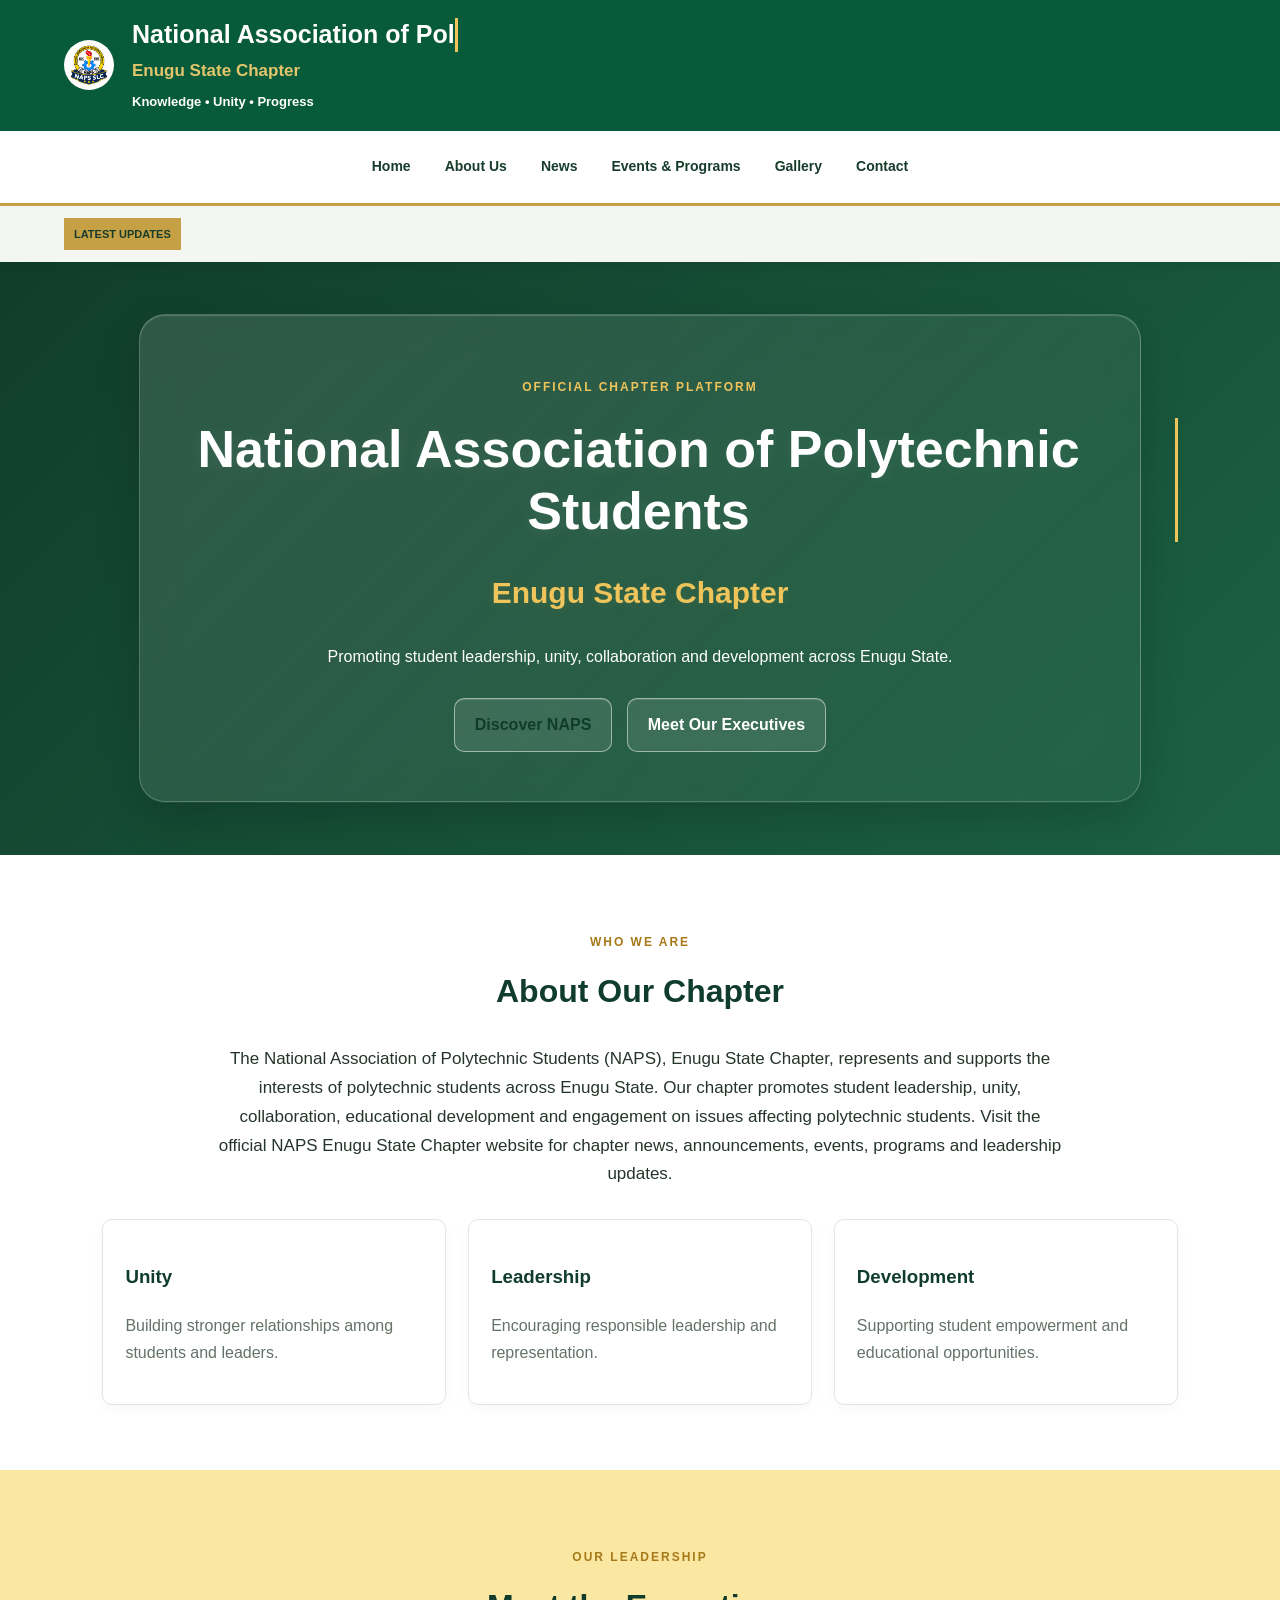
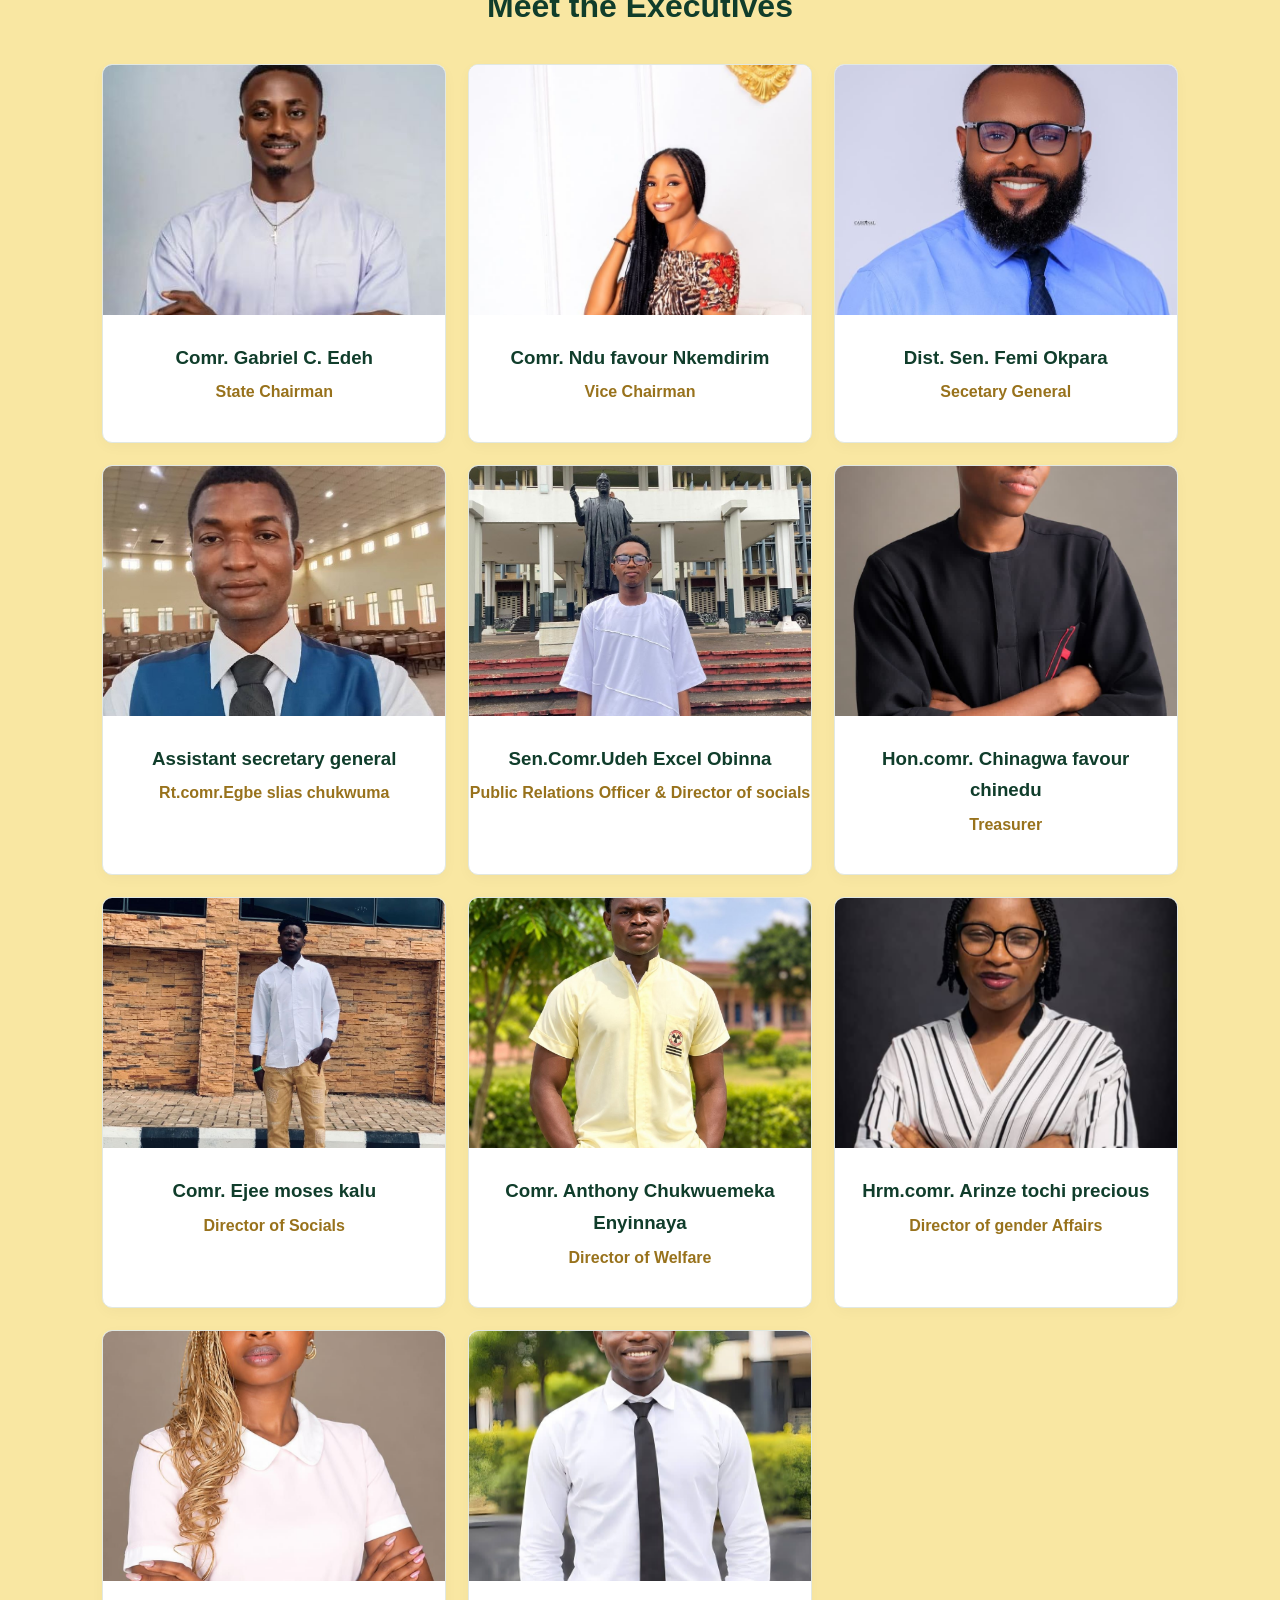
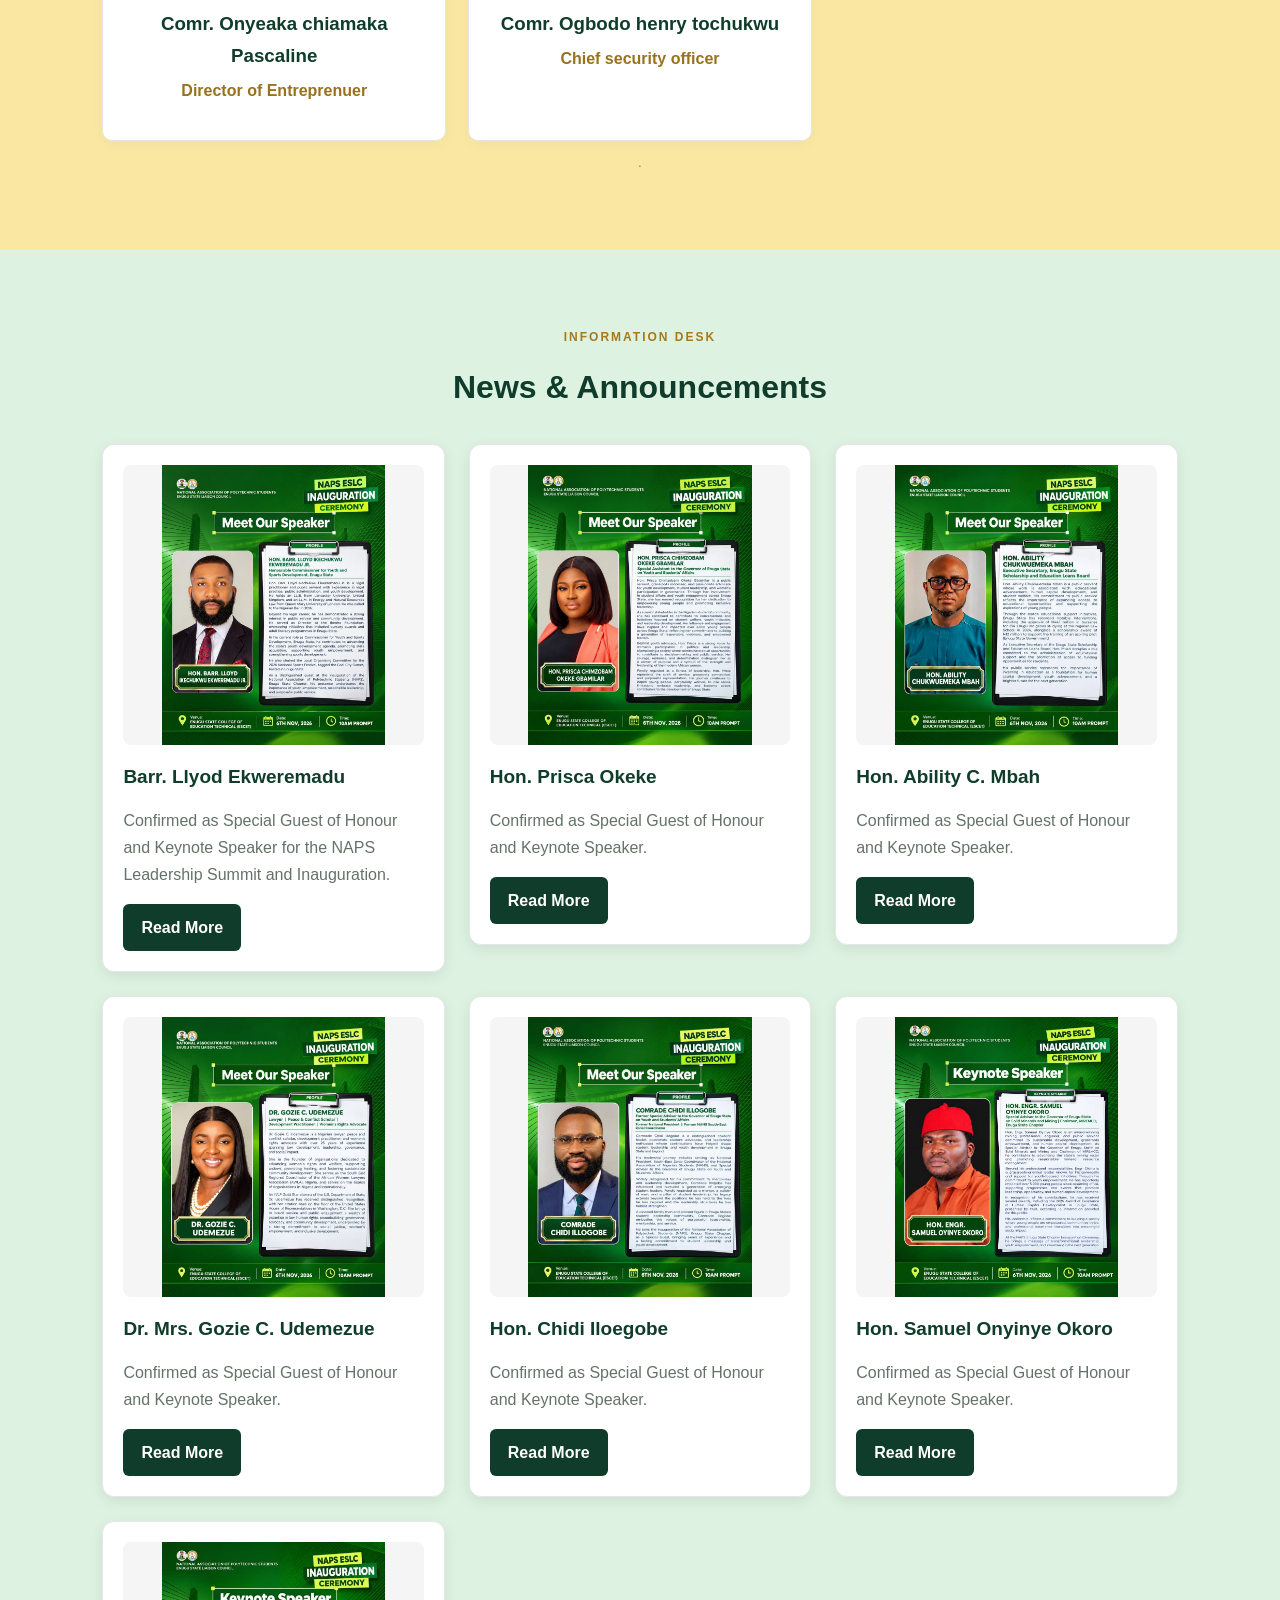
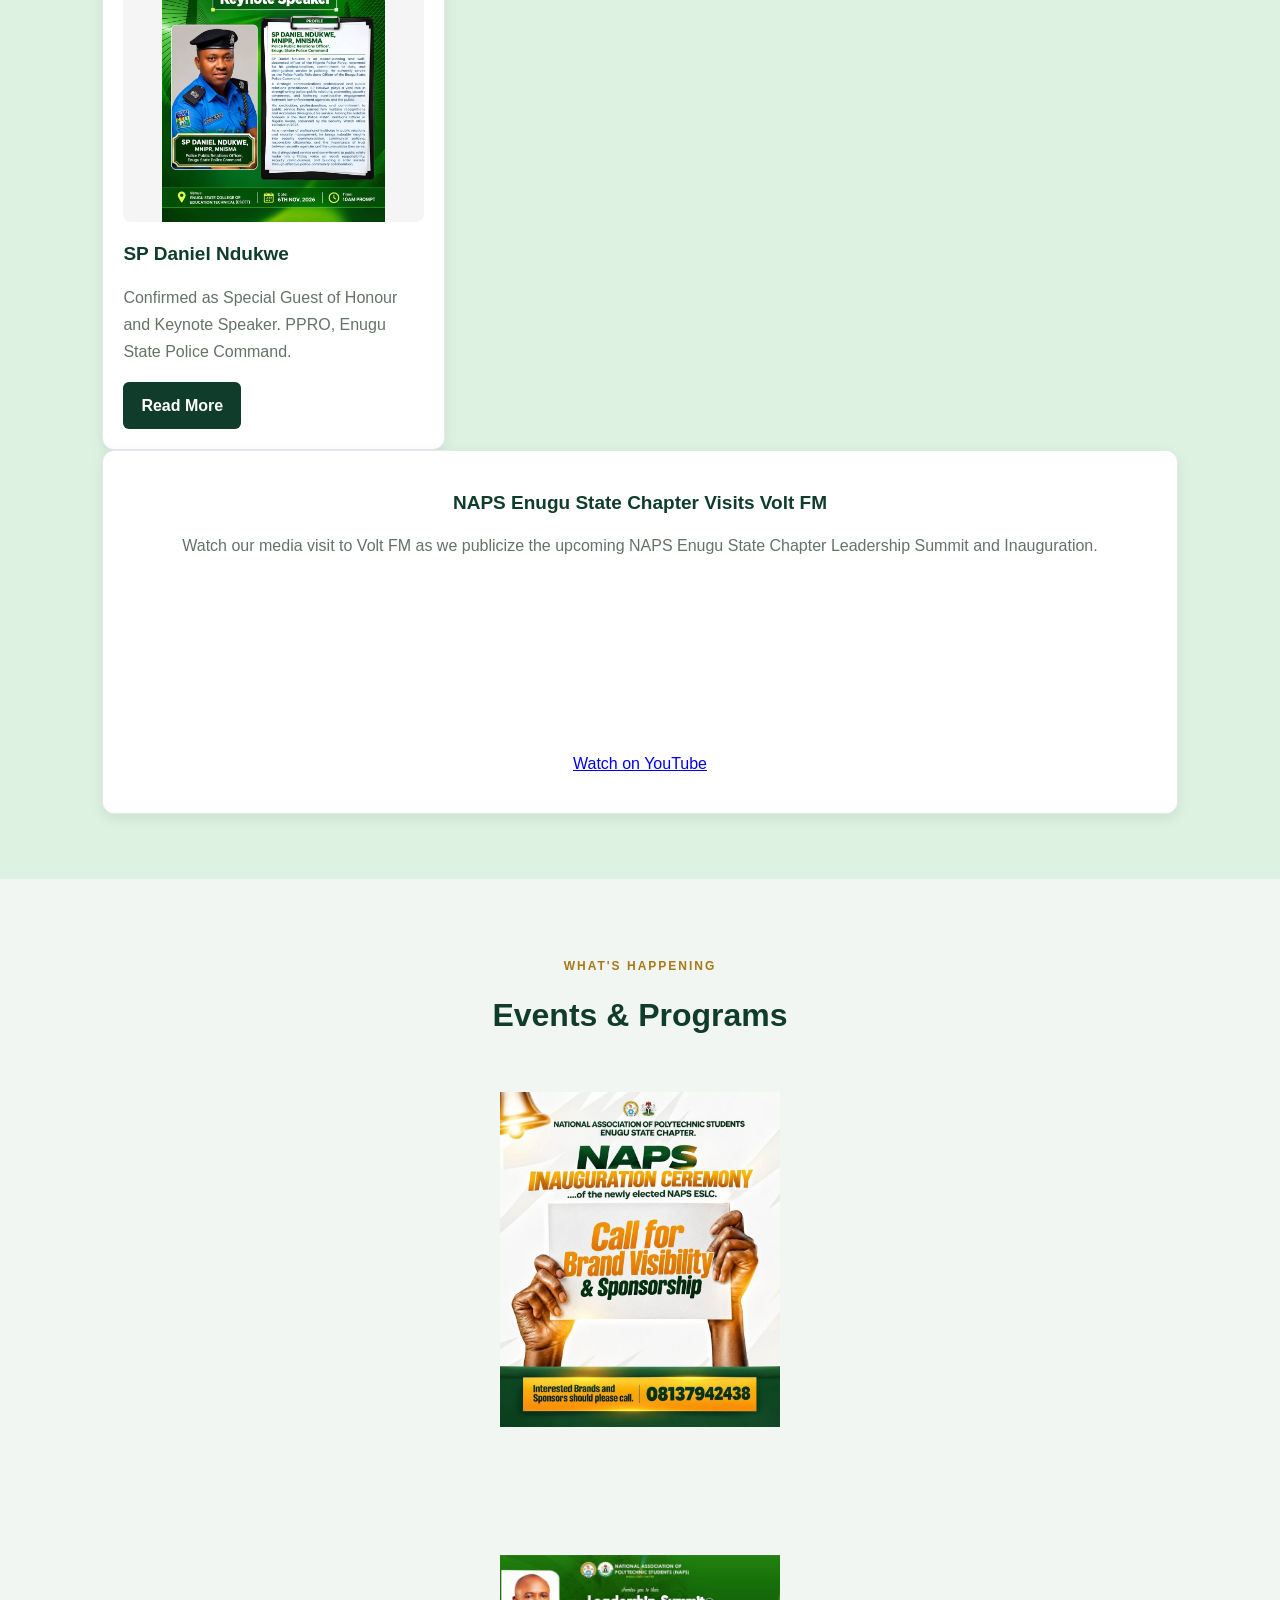
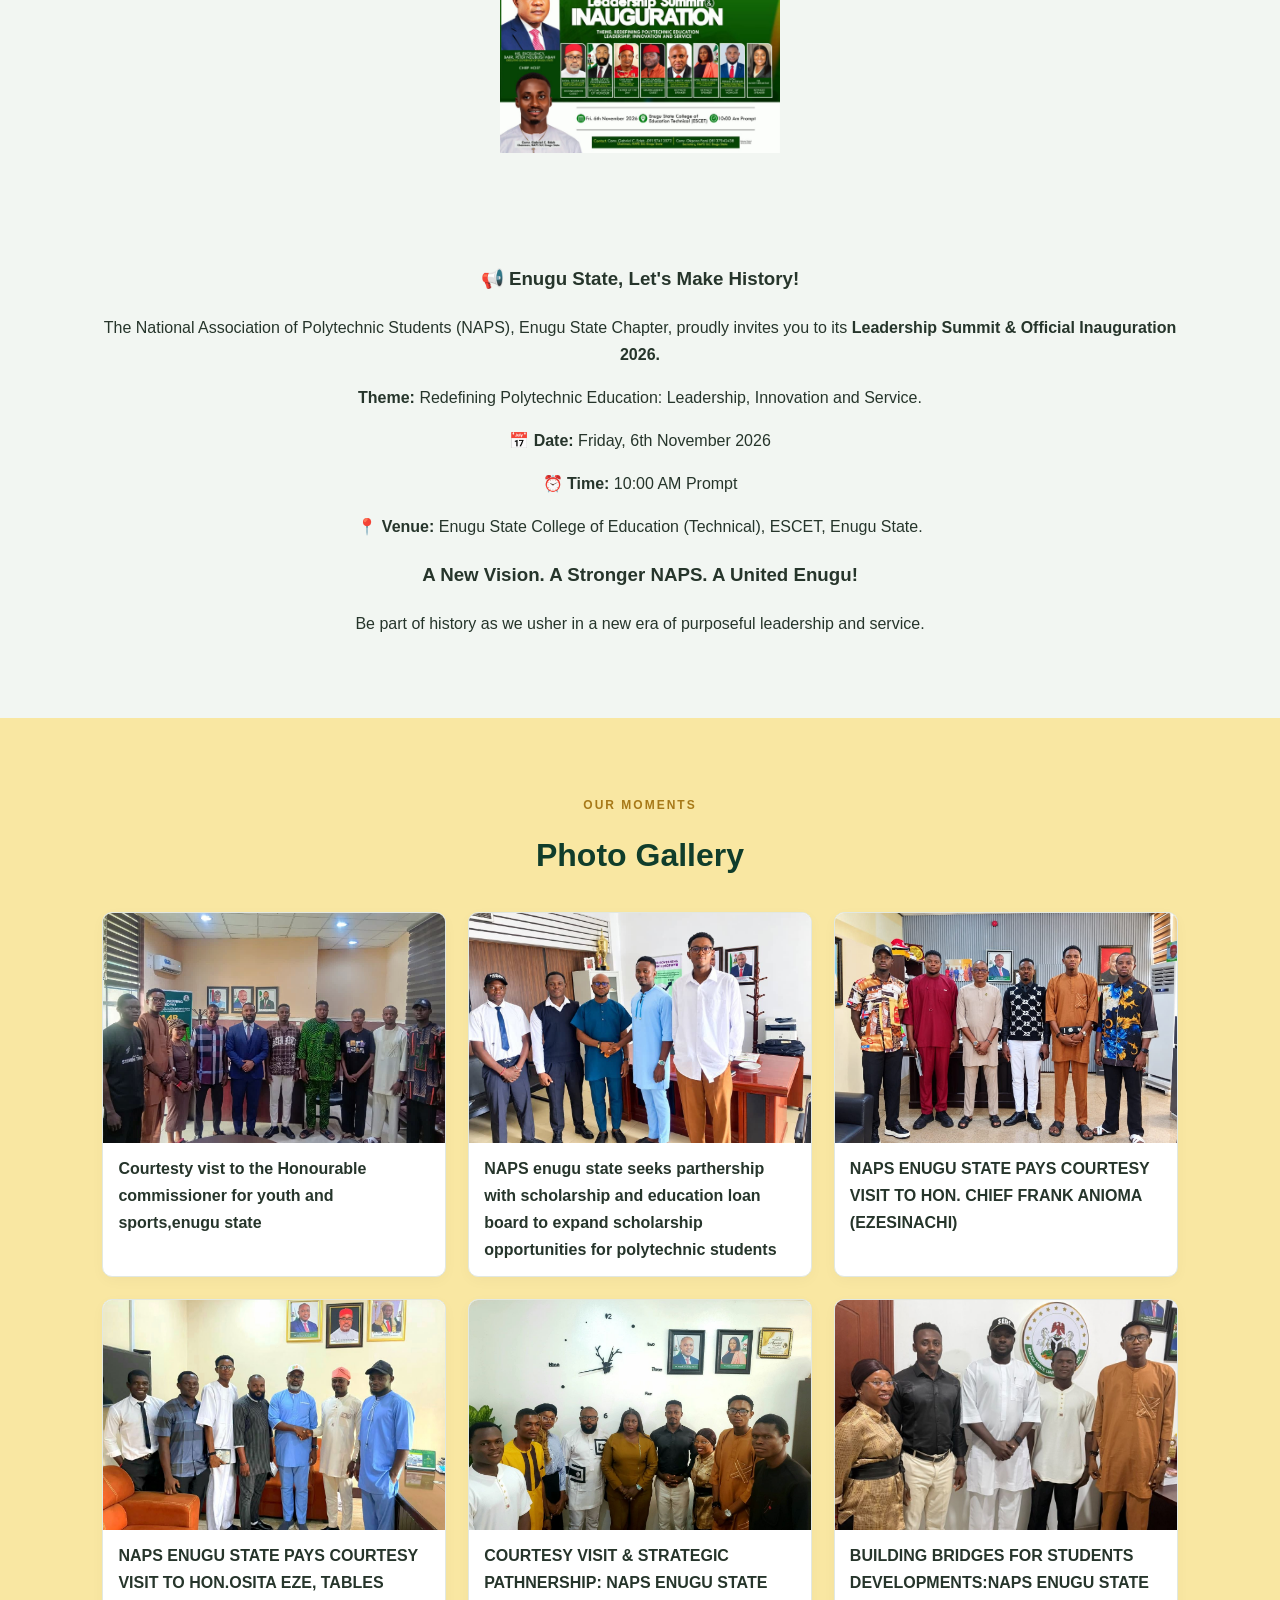
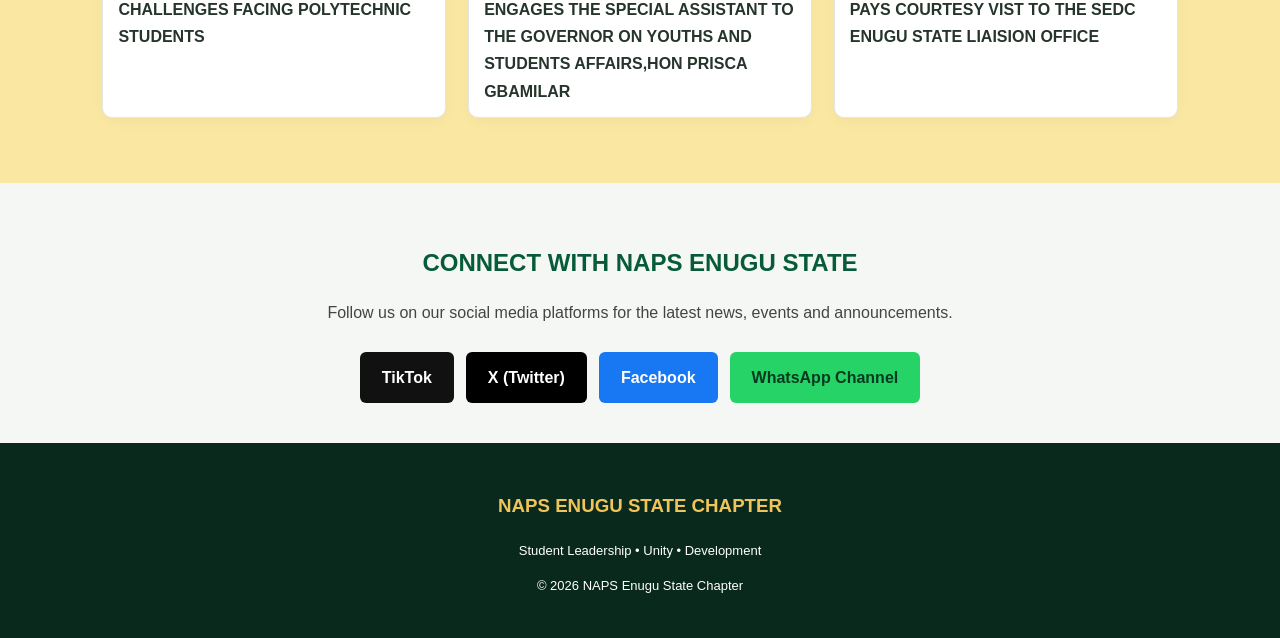
==== commit 877906b0: "Update index.html" ====
--- a/index.html
+++ b/index.html
@@ -49,10 +49,13 @@
 
 <main>
   <section class="hero" id="home">
-    <p class="gold">OFFICIAL CHAPTER PLATFORM</p>
-    <h1>National Association of Polytechnic Students</h1>
-    <h2>Enugu State Chapter</h2>
-    <p>Promoting student leadership, unity, collaboration and development across Enugu State.</p>
+    <p class="gold typing-line" data-text="OFFICIAL CHAPTER PLATFORM">OFFICIAL CHAPTER PLATFORM</p>
+
+<h1 class="typing-title typing-line" data-text="National Association of Polytechnic Students">National Association of Polytechnic Students</h1>
+
+<h2 class="typing-line" data-text="Enugu State Chapter">Enugu State Chapter</h2>
+
+<p class="typing-line" data-text="Promoting student leadership, unity, collaboration and development across Enugu State.">Promoting student leadership, unity, collaboration and development across Enugu State.</p>
     <a class="button" href="#about">Discover NAPS</a>
     <a class="button outline" href="#executives">Meet Our Executives</a>
   </section>
--- a/style.css
+++ b/style.css
@@ -1175,3 +1175,63 @@
     border-radius: 18px;
   }
 }
+
+/* NAPS homepage typing effect */
+.hero .typing-title {
+  display: block;
+  width: fit-content;
+  max-width: 100%;
+  margin-left: auto;
+  margin-right: auto;
+  overflow-wrap: anywhere;
+  border-right: 3px solid #efc45b;
+  animation: napsTyping 4s steps(38, end) both,
+             napsCaret 0.75s step-end infinite;
+}
+
+/* Reveal the heading from left to right */
+@keyframes napsTyping {
+  from {
+    clip-path: inset(0 100% 0 0);
+  }
+  to {
+    clip-path: inset(0 0 0 0);
+  }
+}
+
+/* Blinking gold cursor */
+@keyframes napsCaret {
+  50% {
+    border-color: transparent;
+  }
+}
+
+/* Fit smaller screens */
+@media (max-width: 600px) {
+  .hero .typing-title {
+    font-size: clamp(1.5rem, 6vw, 2.2rem);
+  }
+}
+
+/* Respect reduced-motion preferences */
+@media (prefers-reduced-motion: reduce) {
+  .hero .typing-title {
+    animation: none;
+    border-right: none;
+    clip-path: none;
+  }
+}
+@keyframes napsTypingCursor {
+  50% {
+    border-color: transparent;
+  }
+}
+
+.hero .typing-title {
+  display: block;
+  width: fit-content;
+  max-width: 100%;
+  margin-left: auto;
+  margin-right: auto;
+  overflow-wrap: anywhere;
+}
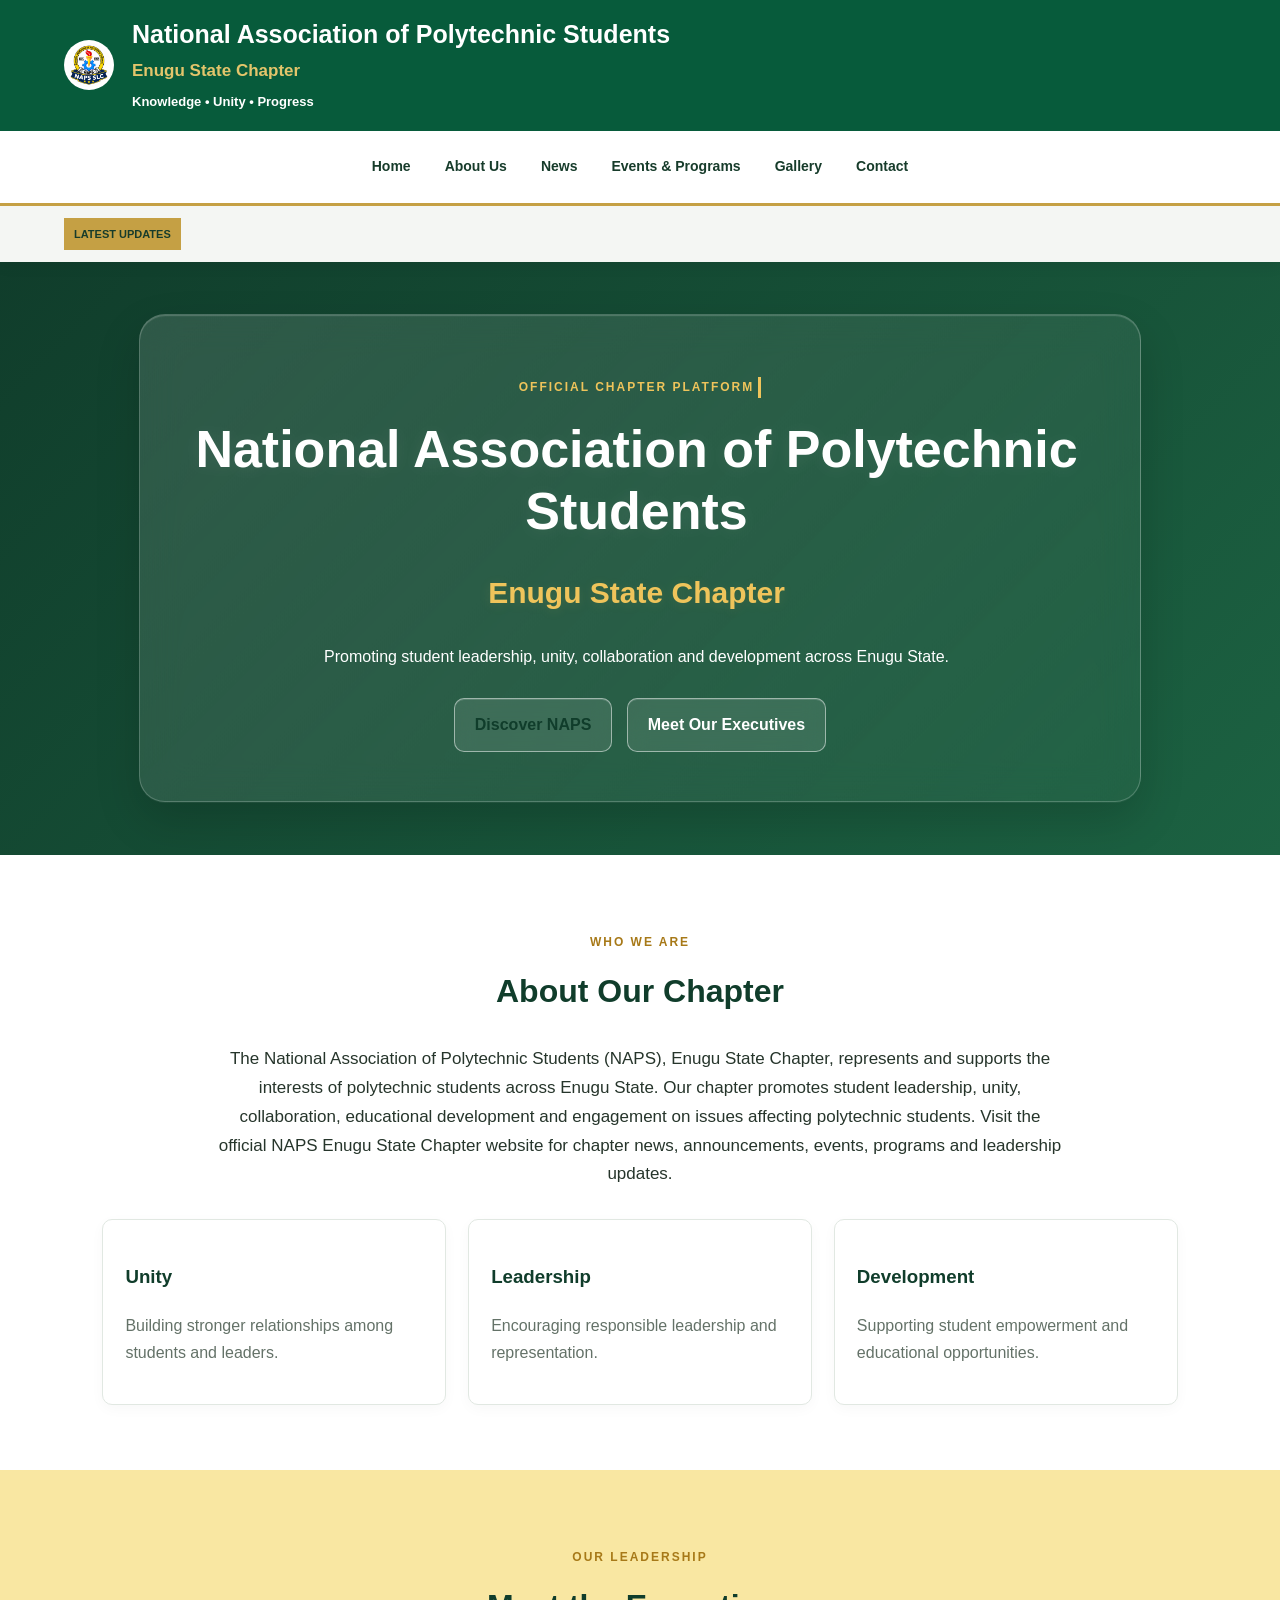
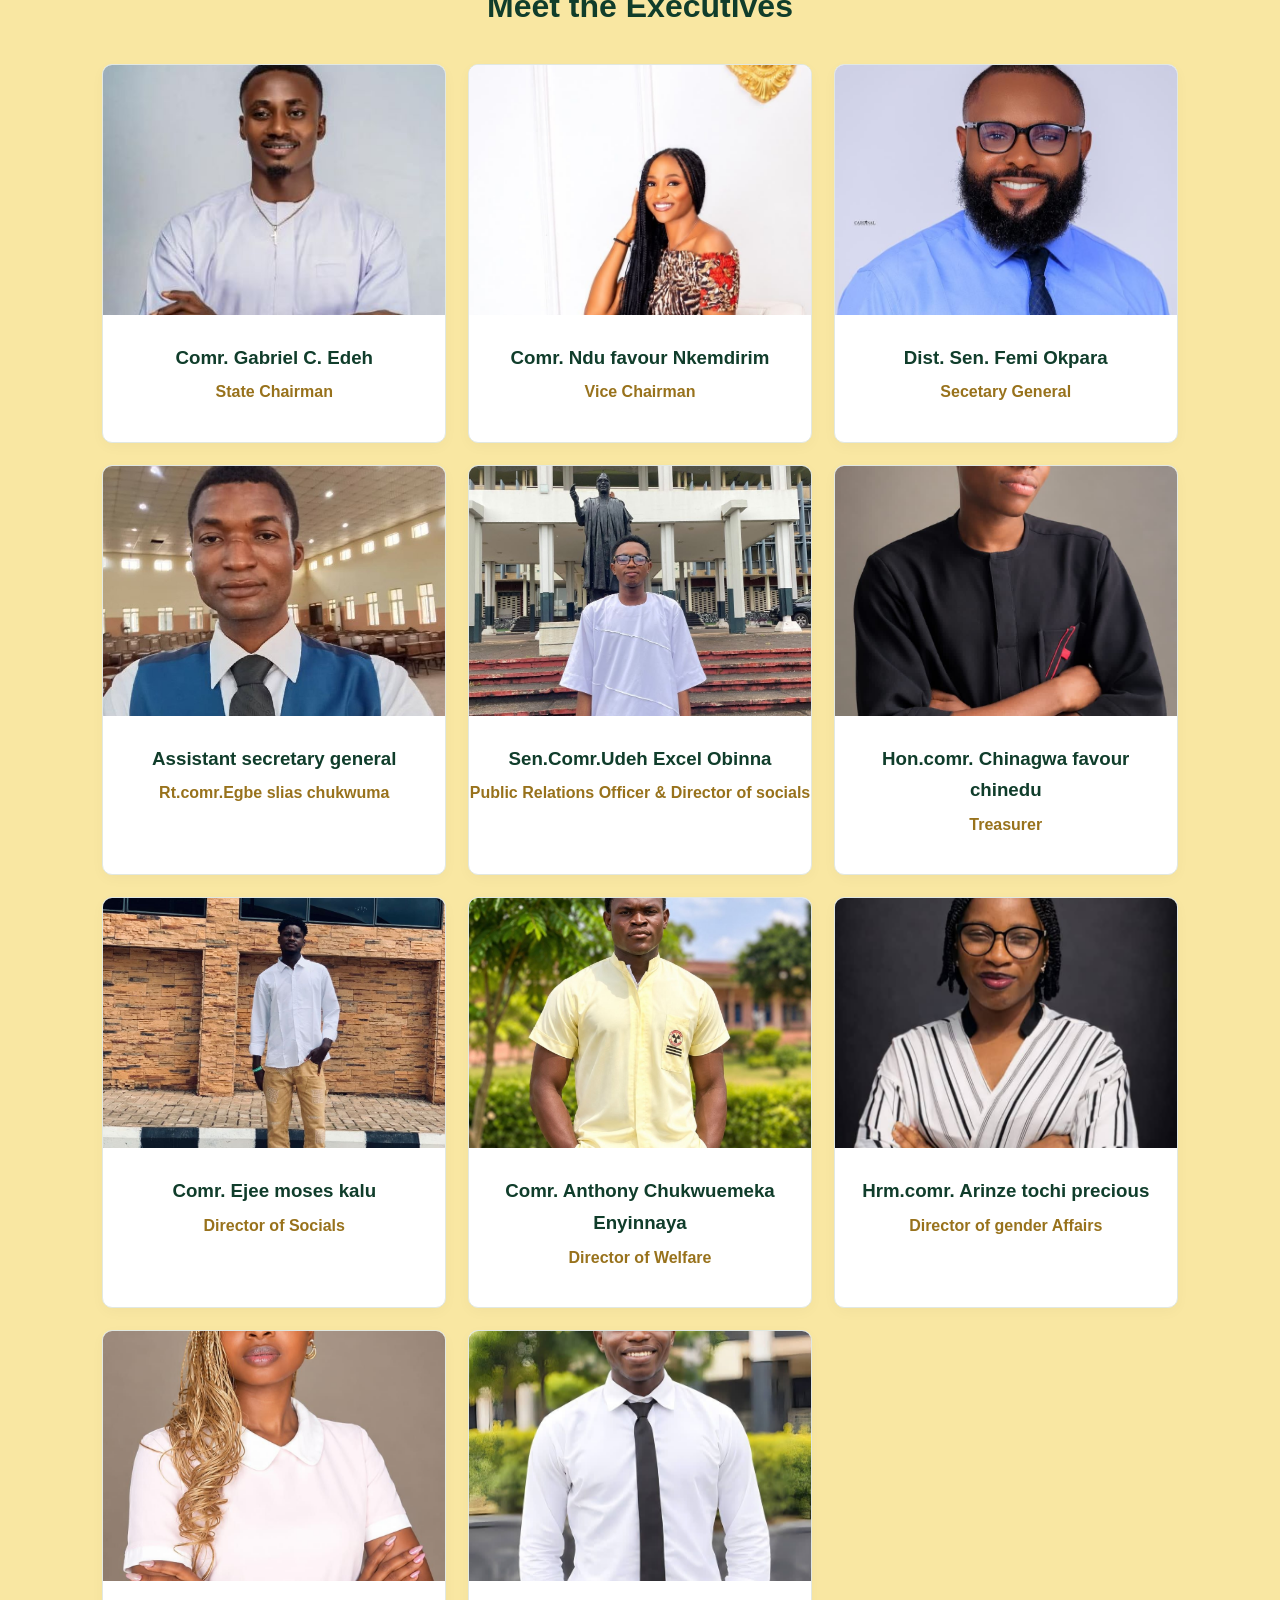
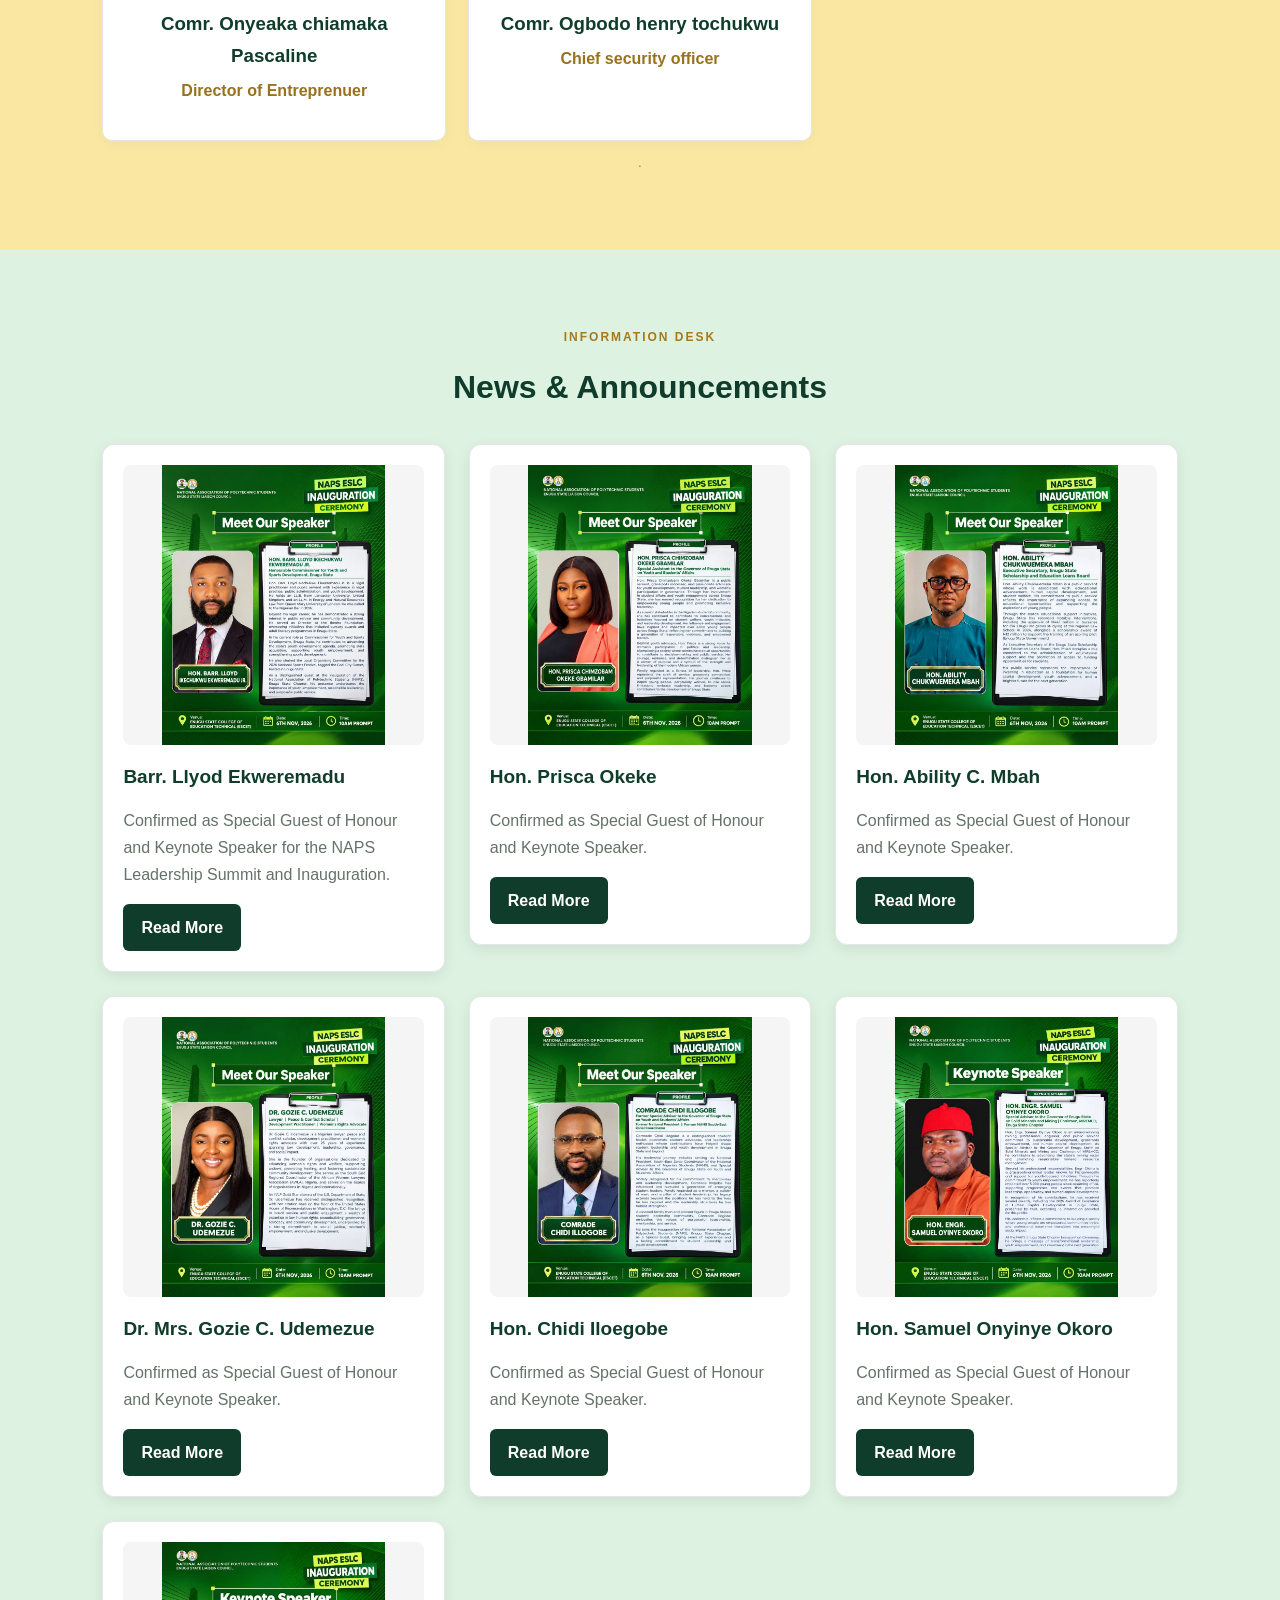
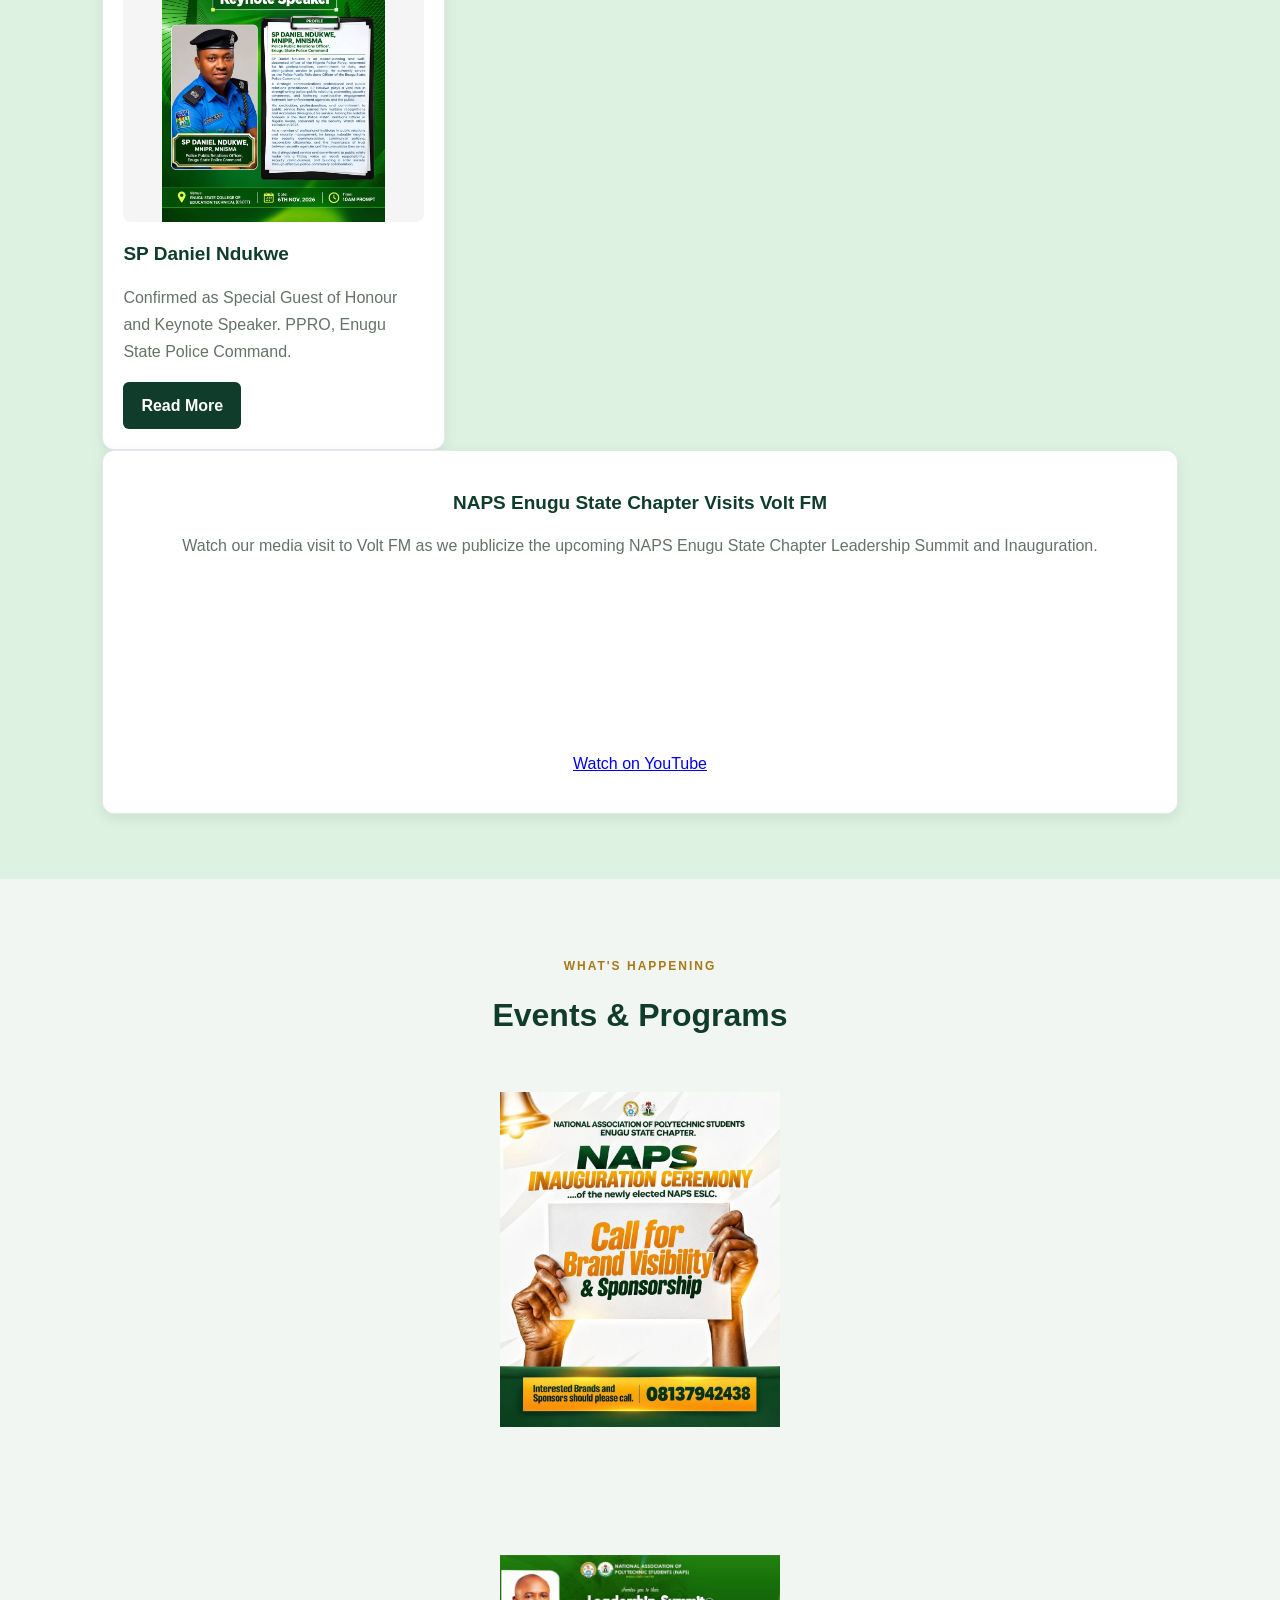
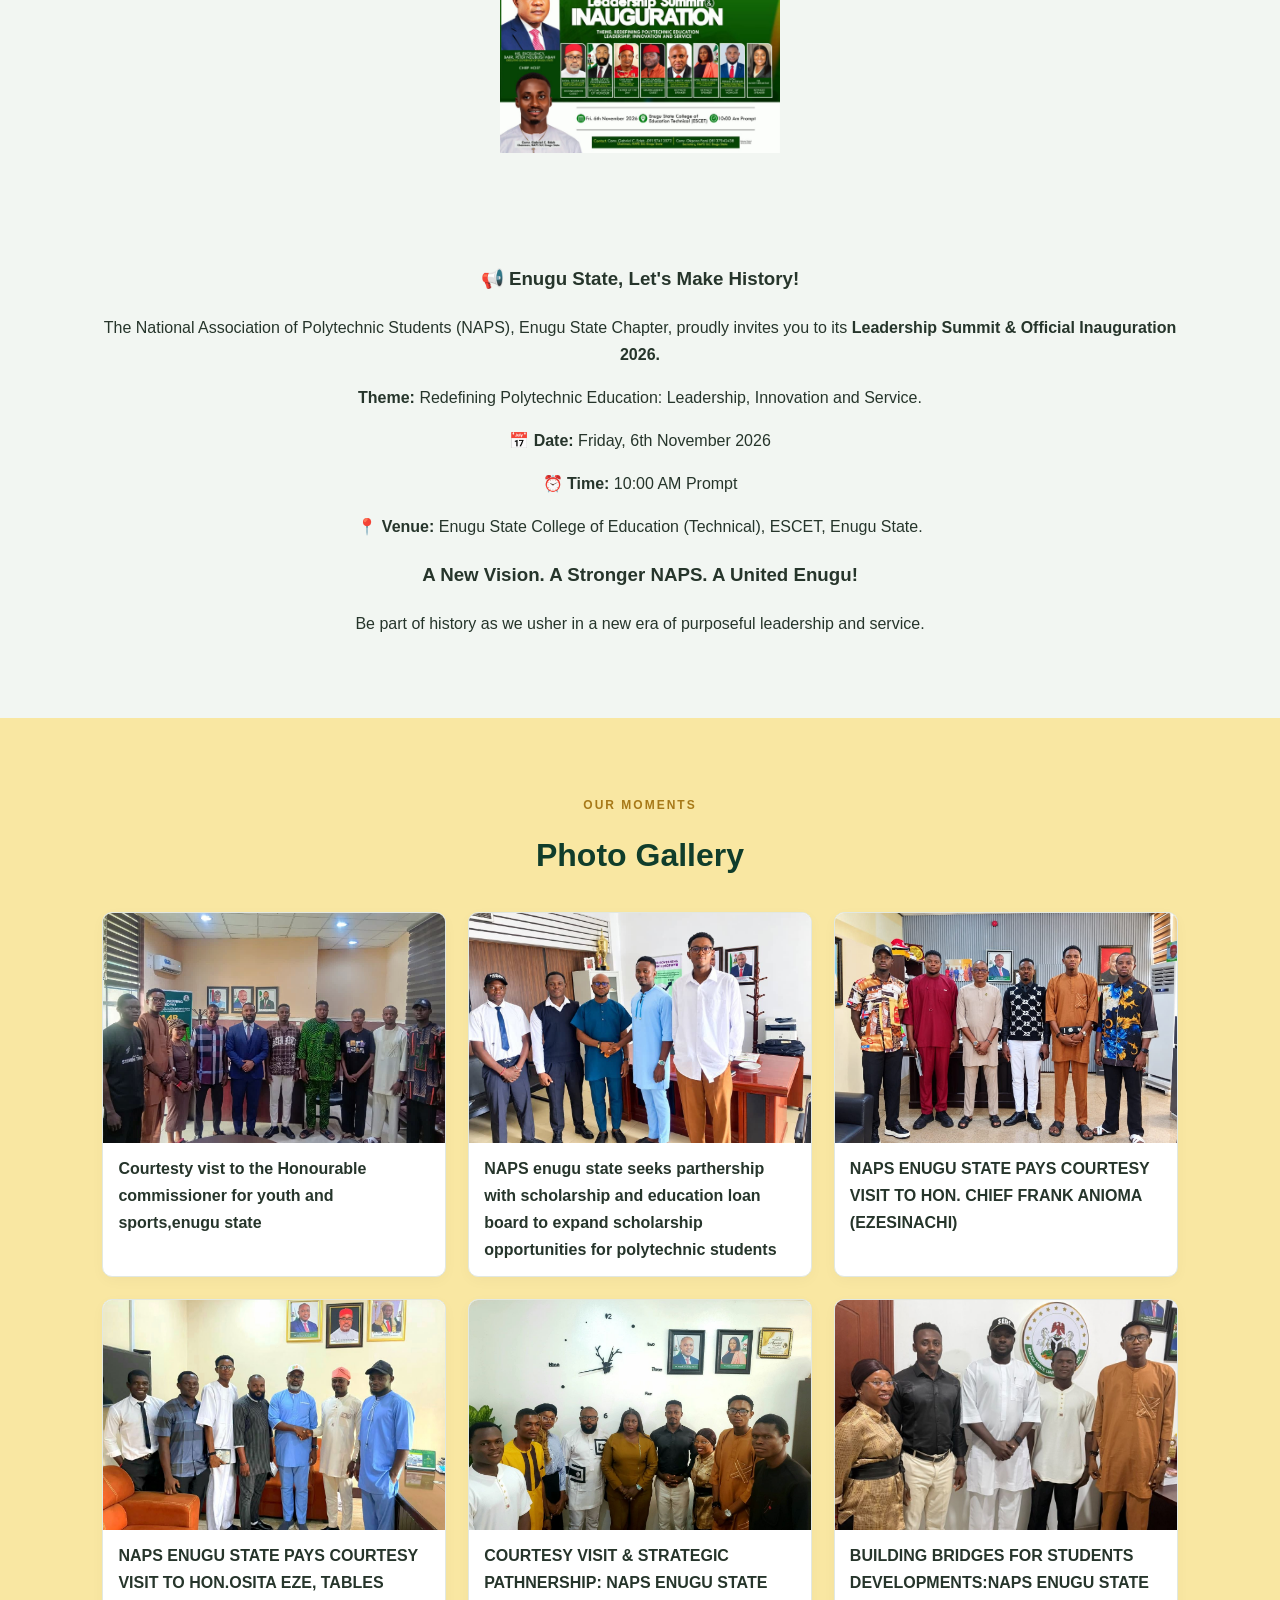
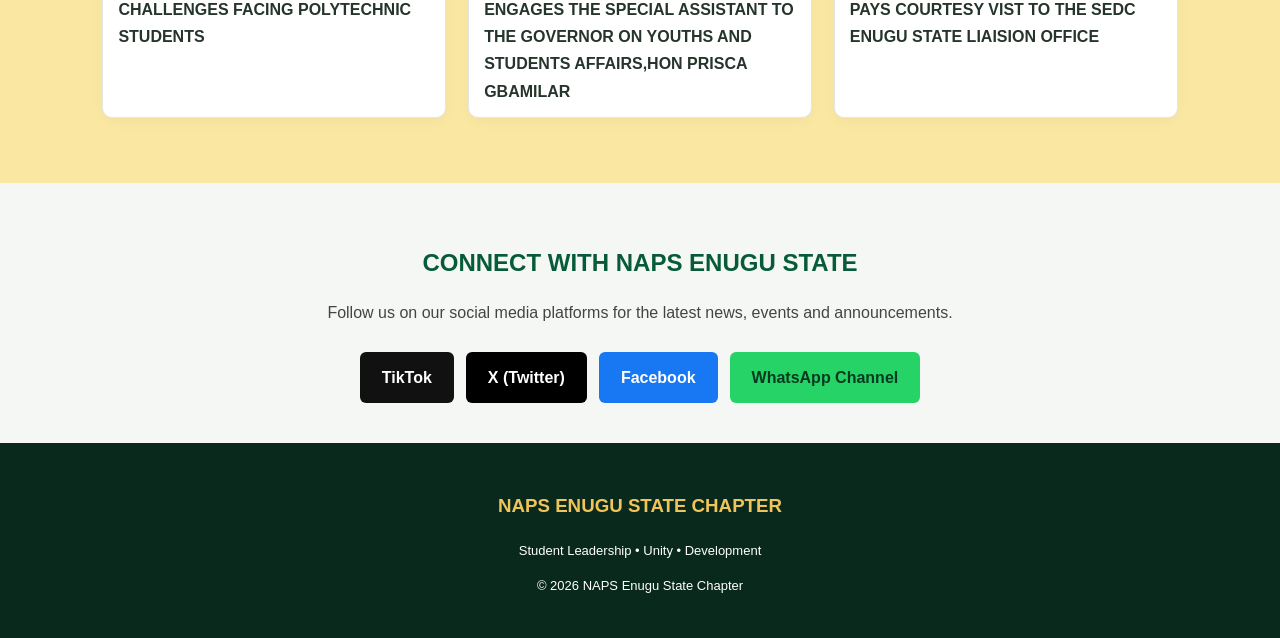
==== commit 234fd12e: "Update index.html" ====
--- a/index.html
+++ b/index.html
@@ -19,7 +19,7 @@
            class="brand-logo">
 
       <div class="brand-text">
-        <h1 class="typing-title">National Association of Polytechnic Students</h1>
+       <h1>National Association of Polytechnic Students</h1>
         <h2>Enugu State Chapter</h2>
         <p>Knowledge • Unity • Progress</p>
       </div>
--- a/style.css
+++ b/style.css
@@ -1235,3 +1235,54 @@
   margin-right: auto;
   overflow-wrap: anywhere;
 }
+/* Continuous typing cursor */
+#home .typing-line {
+  white-space: normal;
+  overflow-wrap: anywhere;
+  border-right: 3px solid #efc45b;
+  padding-right: 4px;
+  animation: napsCursorBlink 0.7s step-end infinite;
+}
+
+@keyframes napsCursorBlink {
+  50% {
+    border-color: transparent;
+  }
+}
+
+/* Mobile typing text */
+@media (max-width: 600px) {
+  #home .typing-title {
+    font-size: clamp(1.5rem, 6vw, 2.2rem);
+  }
+}
+
+/* Stable continuous typing effect: homepage hero only */
+.hero#home .typing-line {
+  display: table;
+  width: fit-content;
+  max-width: 100%;
+  margin-left: auto;
+  margin-right: auto;
+  overflow-wrap: anywhere;
+  clip-path: none;
+  animation: none;
+  border-right: 3px solid transparent;
+  padding-right: 4px;
+}
+
+.hero#home .typing-line.typing-active {
+  border-right-color: #efc45b;
+}
+
+.hero#home .typing-title {
+  font-size: clamp(1.5rem, 5vw, 3.25rem);
+  line-height: 1.2;
+}
+
+@media (prefers-reduced-motion: reduce) {
+  .hero#home .typing-line {
+    display: block;
+    border-right: none;
+  }
+}
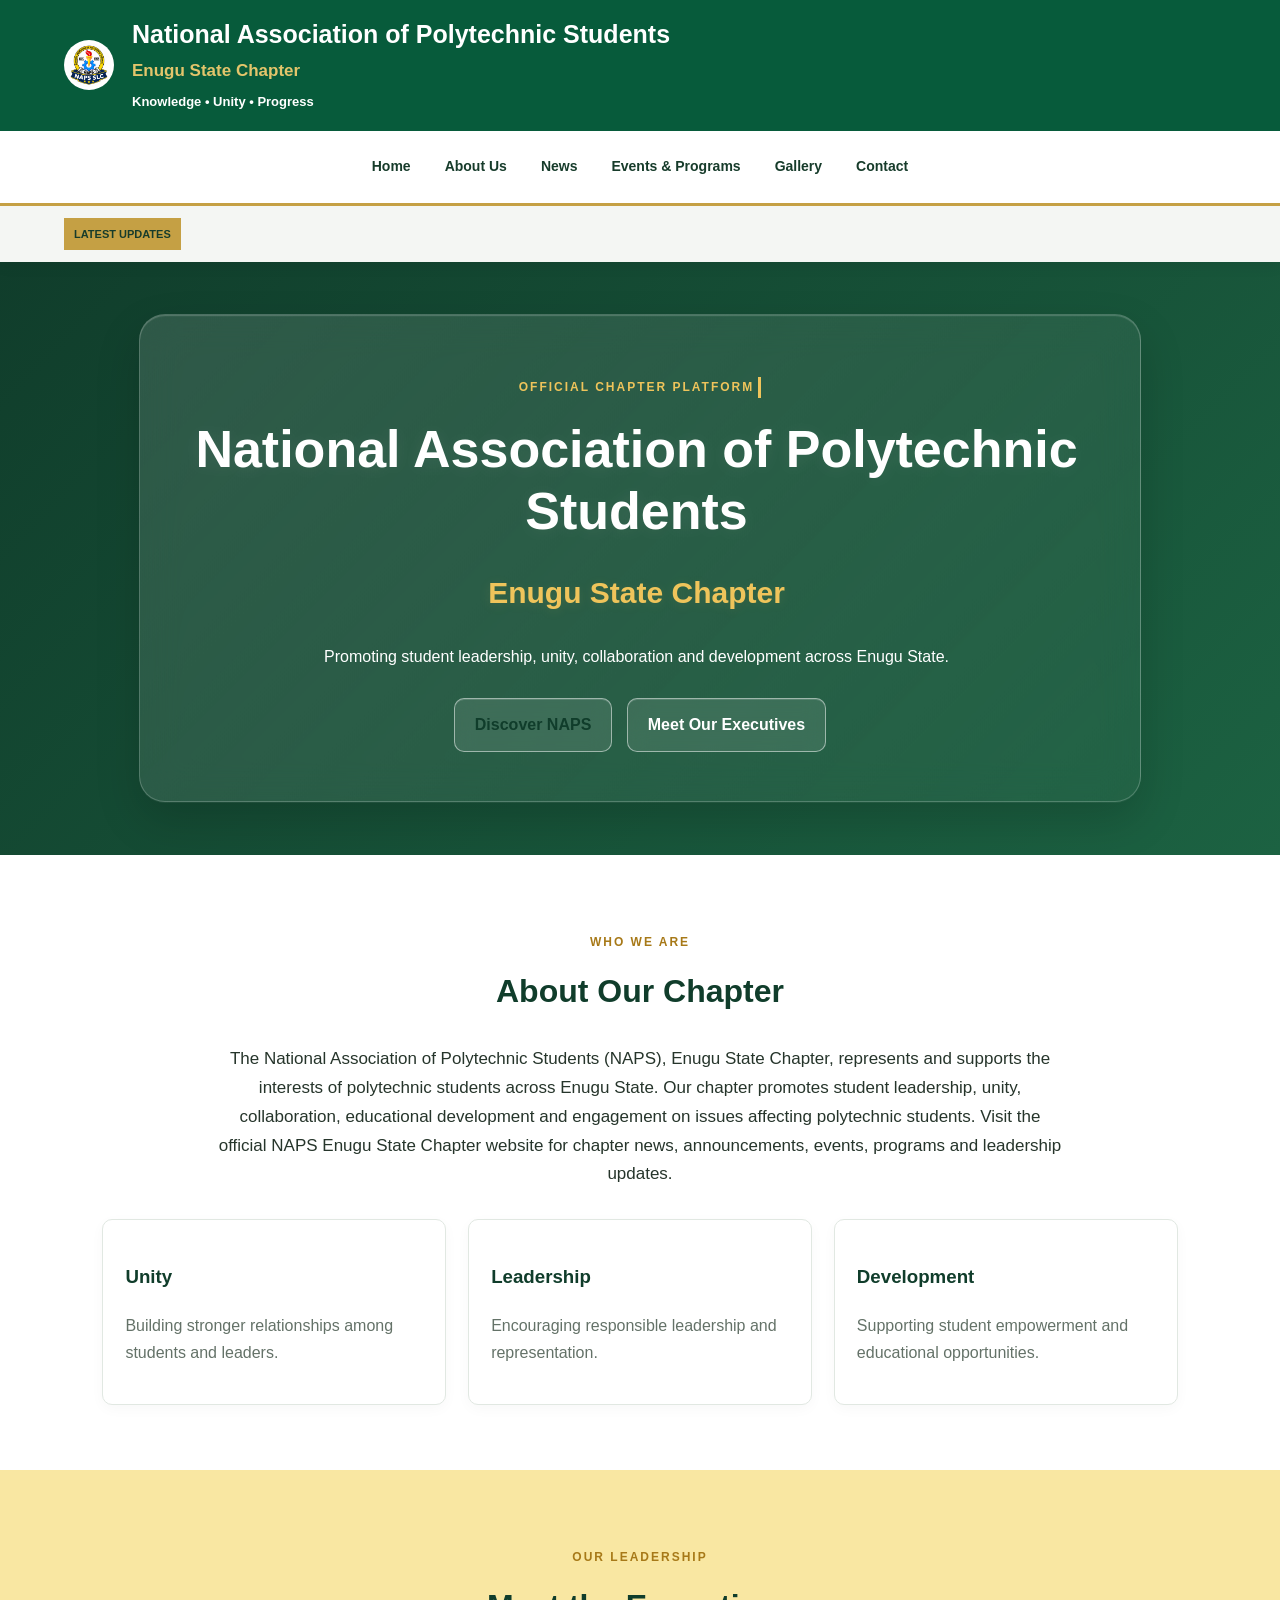
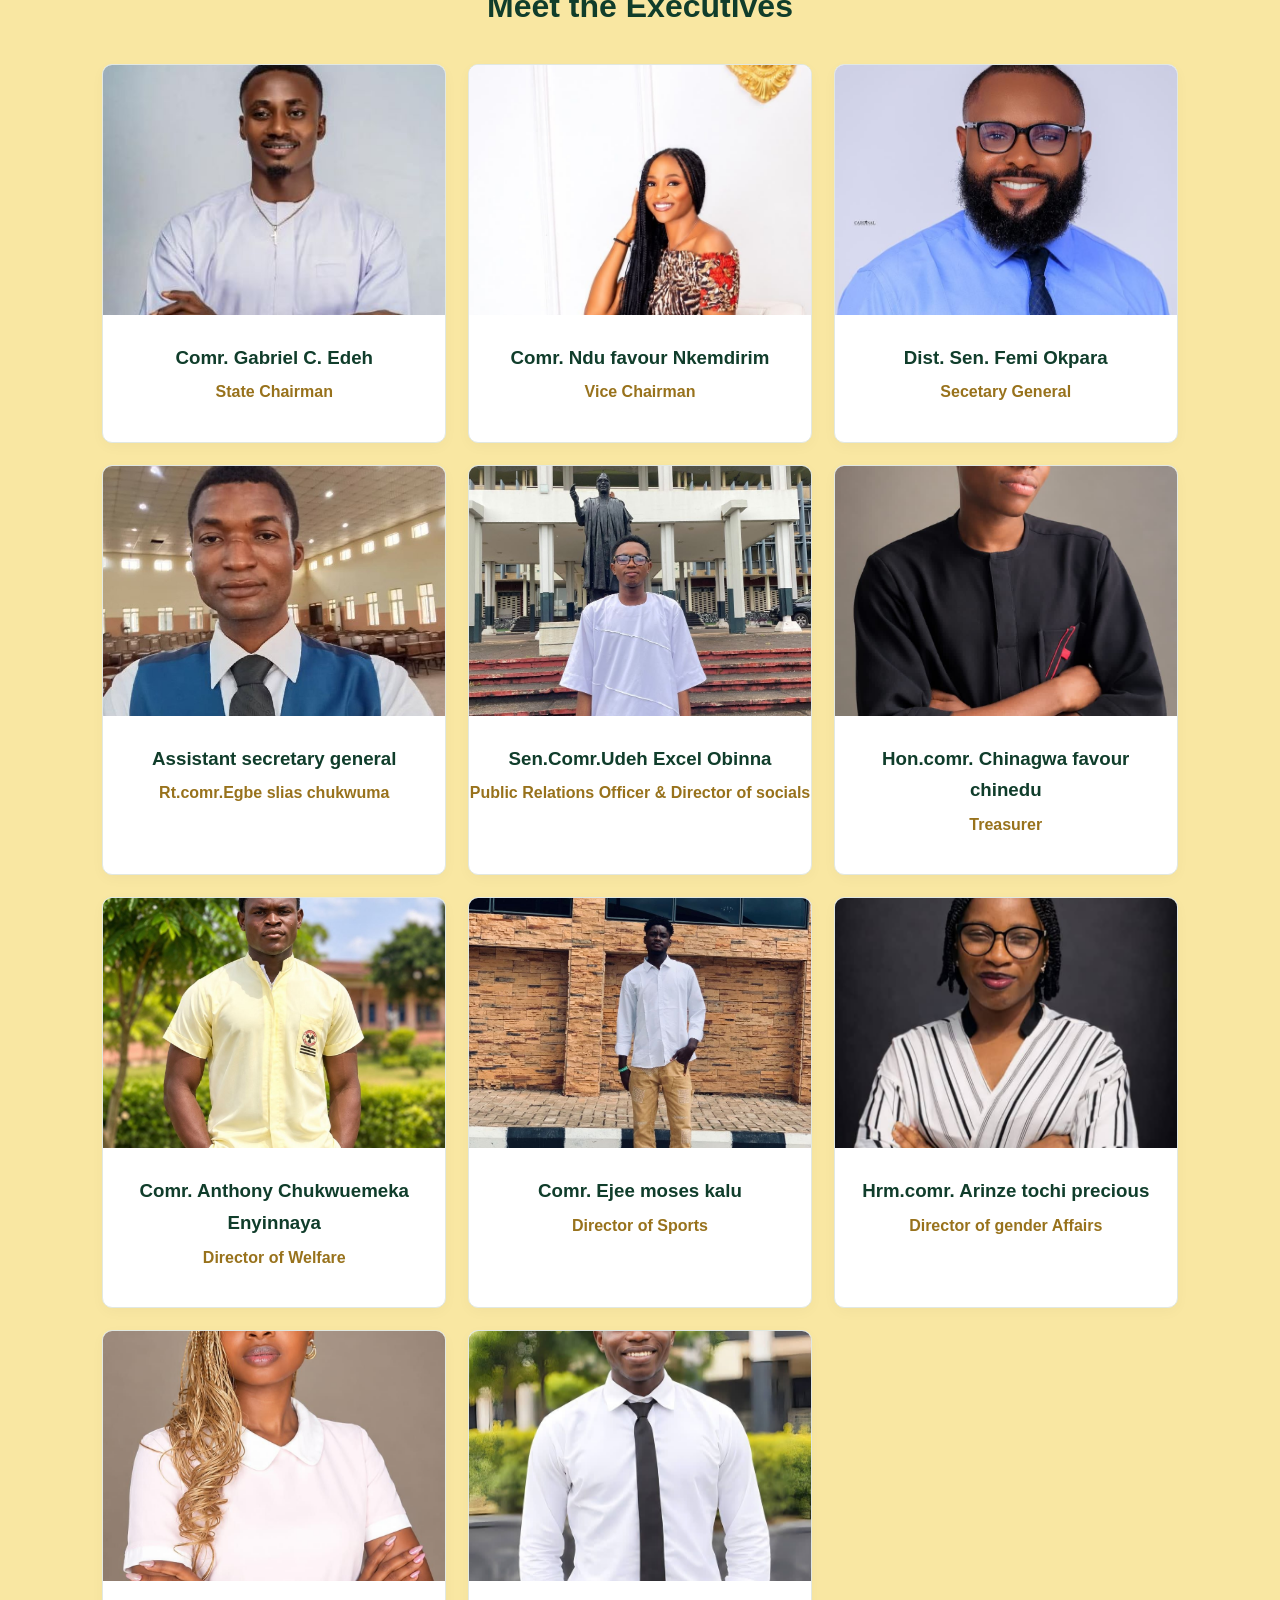
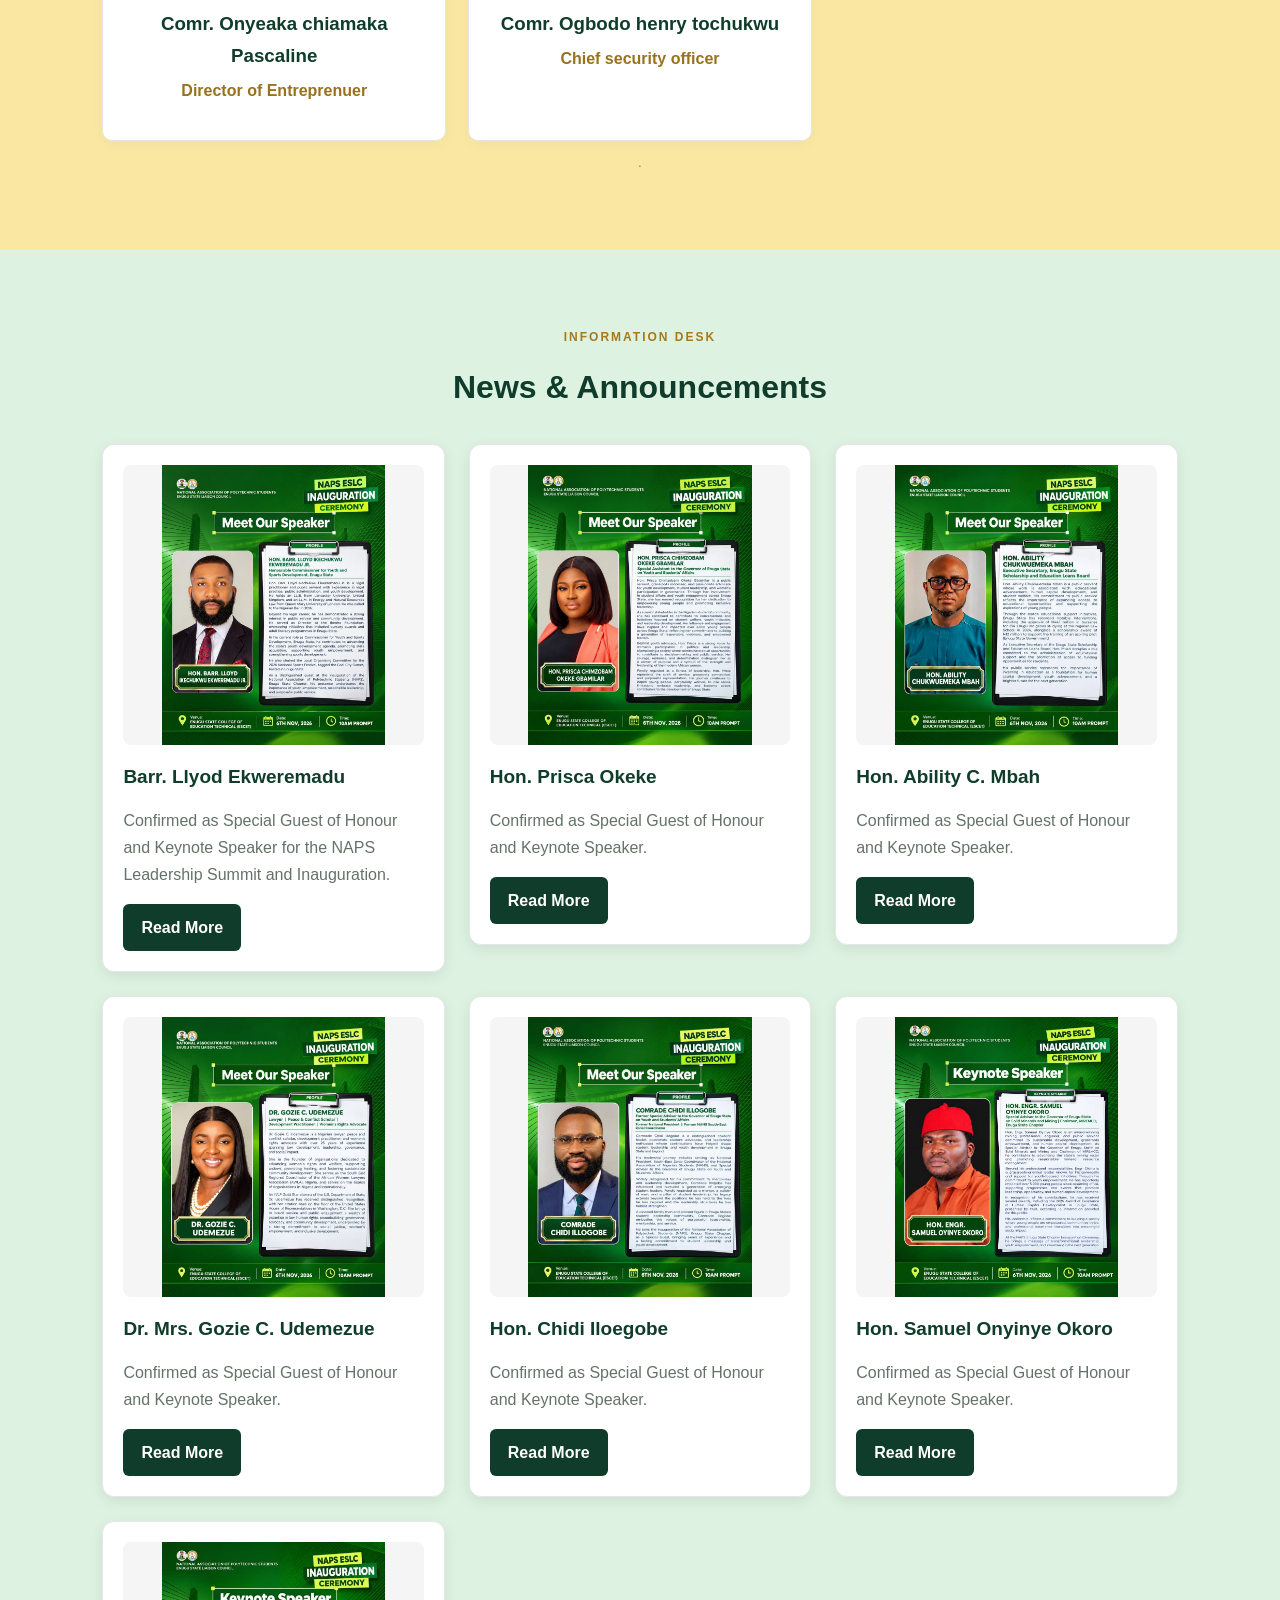
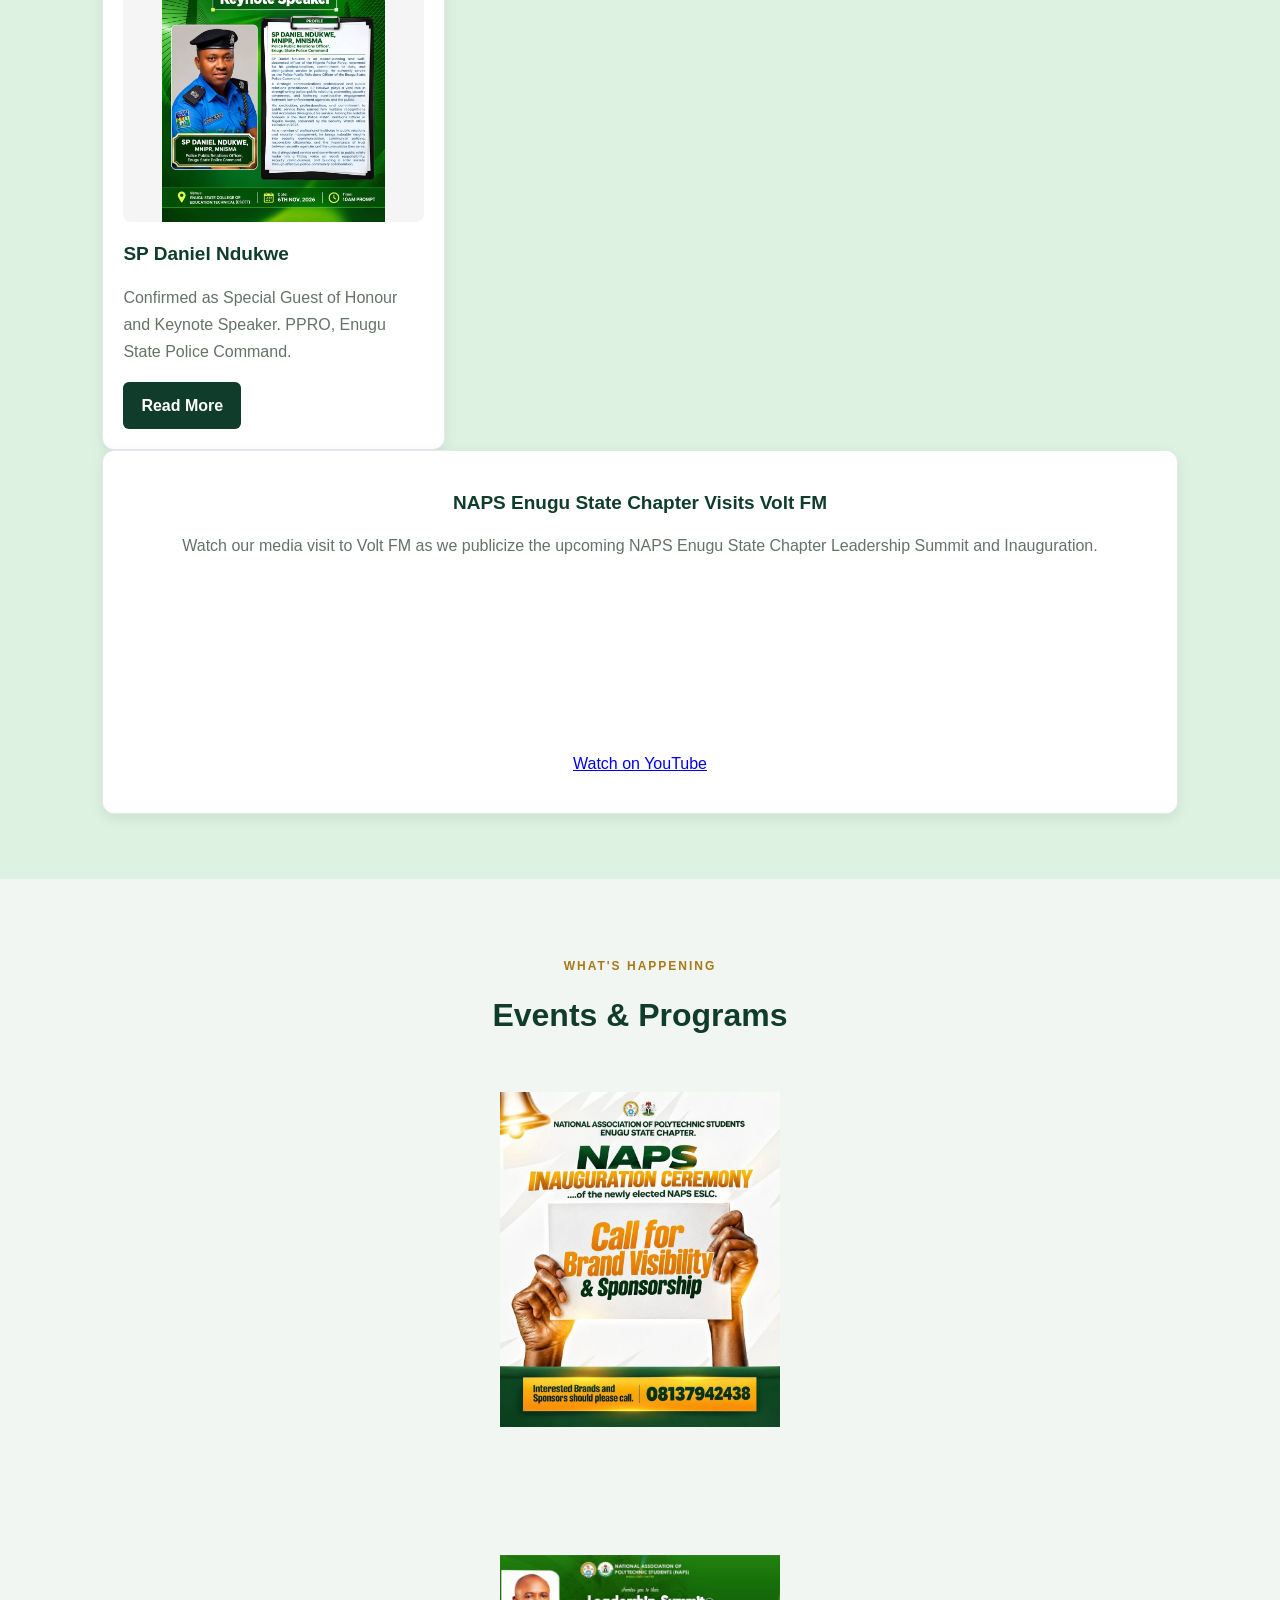
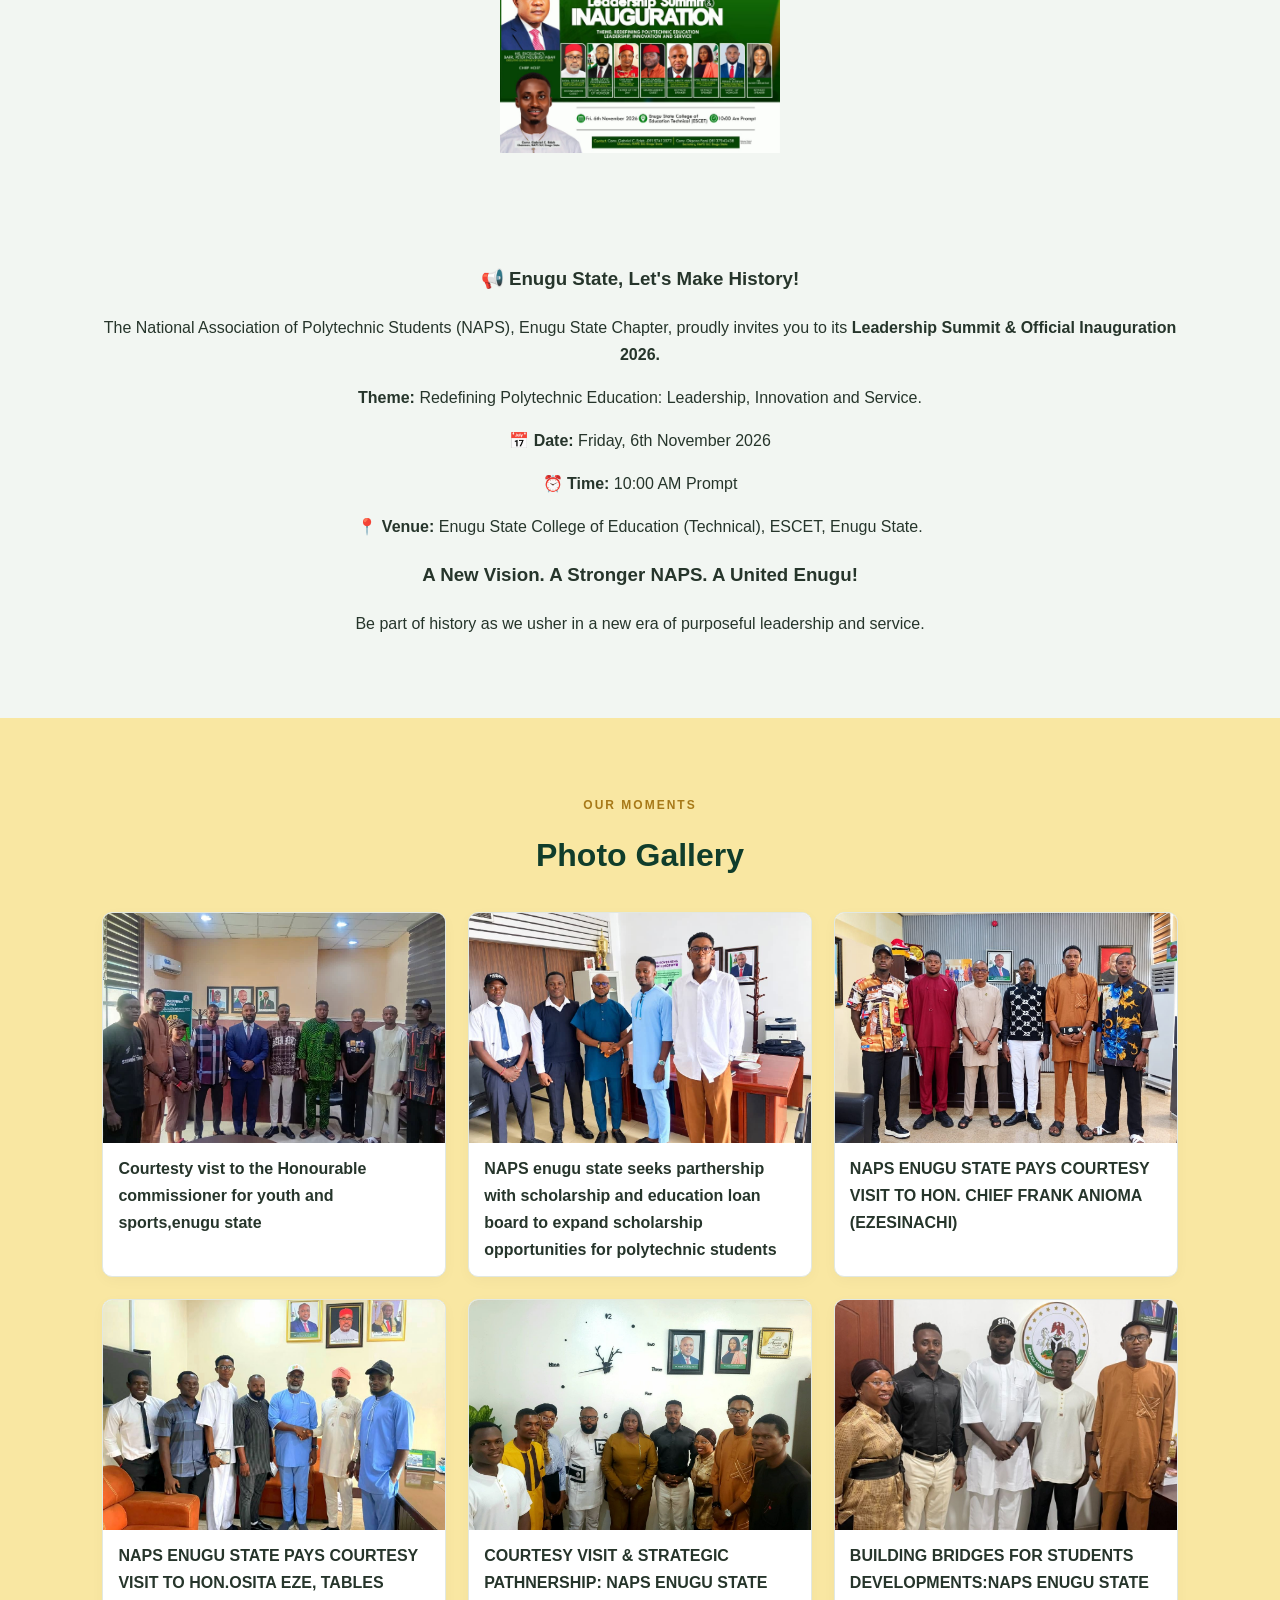
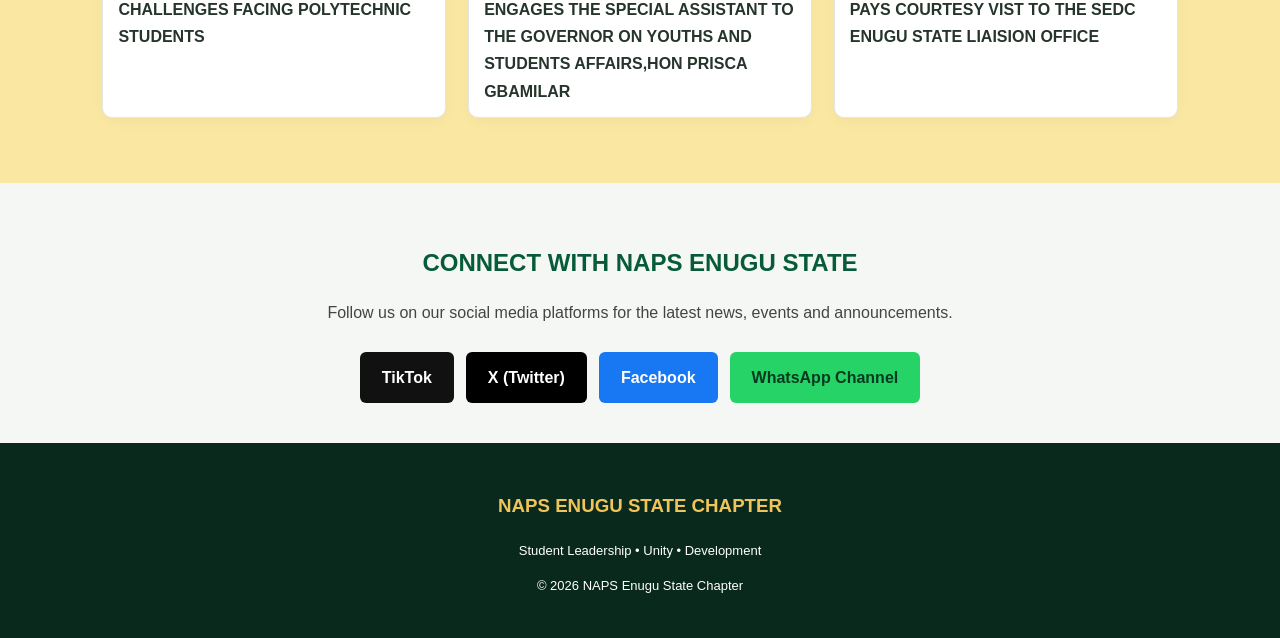
==== commit afdfd5d8: "Update index.html" ====
--- a/index.html
+++ b/index.html
@@ -130,17 +130,17 @@
         <h3>Hon.comr. Chinagwa favour chinedu</h3>
         <p class="position">Treasurer</p>
       </article>
-
-      <article class="card executive">
-        <img src="images/Dos.jpg" alt="Director of Socials">
-        <h3>Comr. Ejee moses kalu</h3>
-        <p class="position">Director of Socials</p>
-      </article>
-
-      <article class="card executive">
+      
+  <article class="card executive">
         <img src="images/Wel.jpg" alt="Director of Socials">
         <h3>Comr. Anthony Chukwuemeka Enyinnaya</h3>
         <p class="position">Director of Welfare</p>
+      </article>
+      
+      <article class="card executive">
+        <img src="images/Dos.jpg" alt="Director of Socials">
+        <h3>Comr. Ejee moses kalu</h3>
+        <p class="position">Director of Sports</p>
       </article>
 
       <article class="card executive">
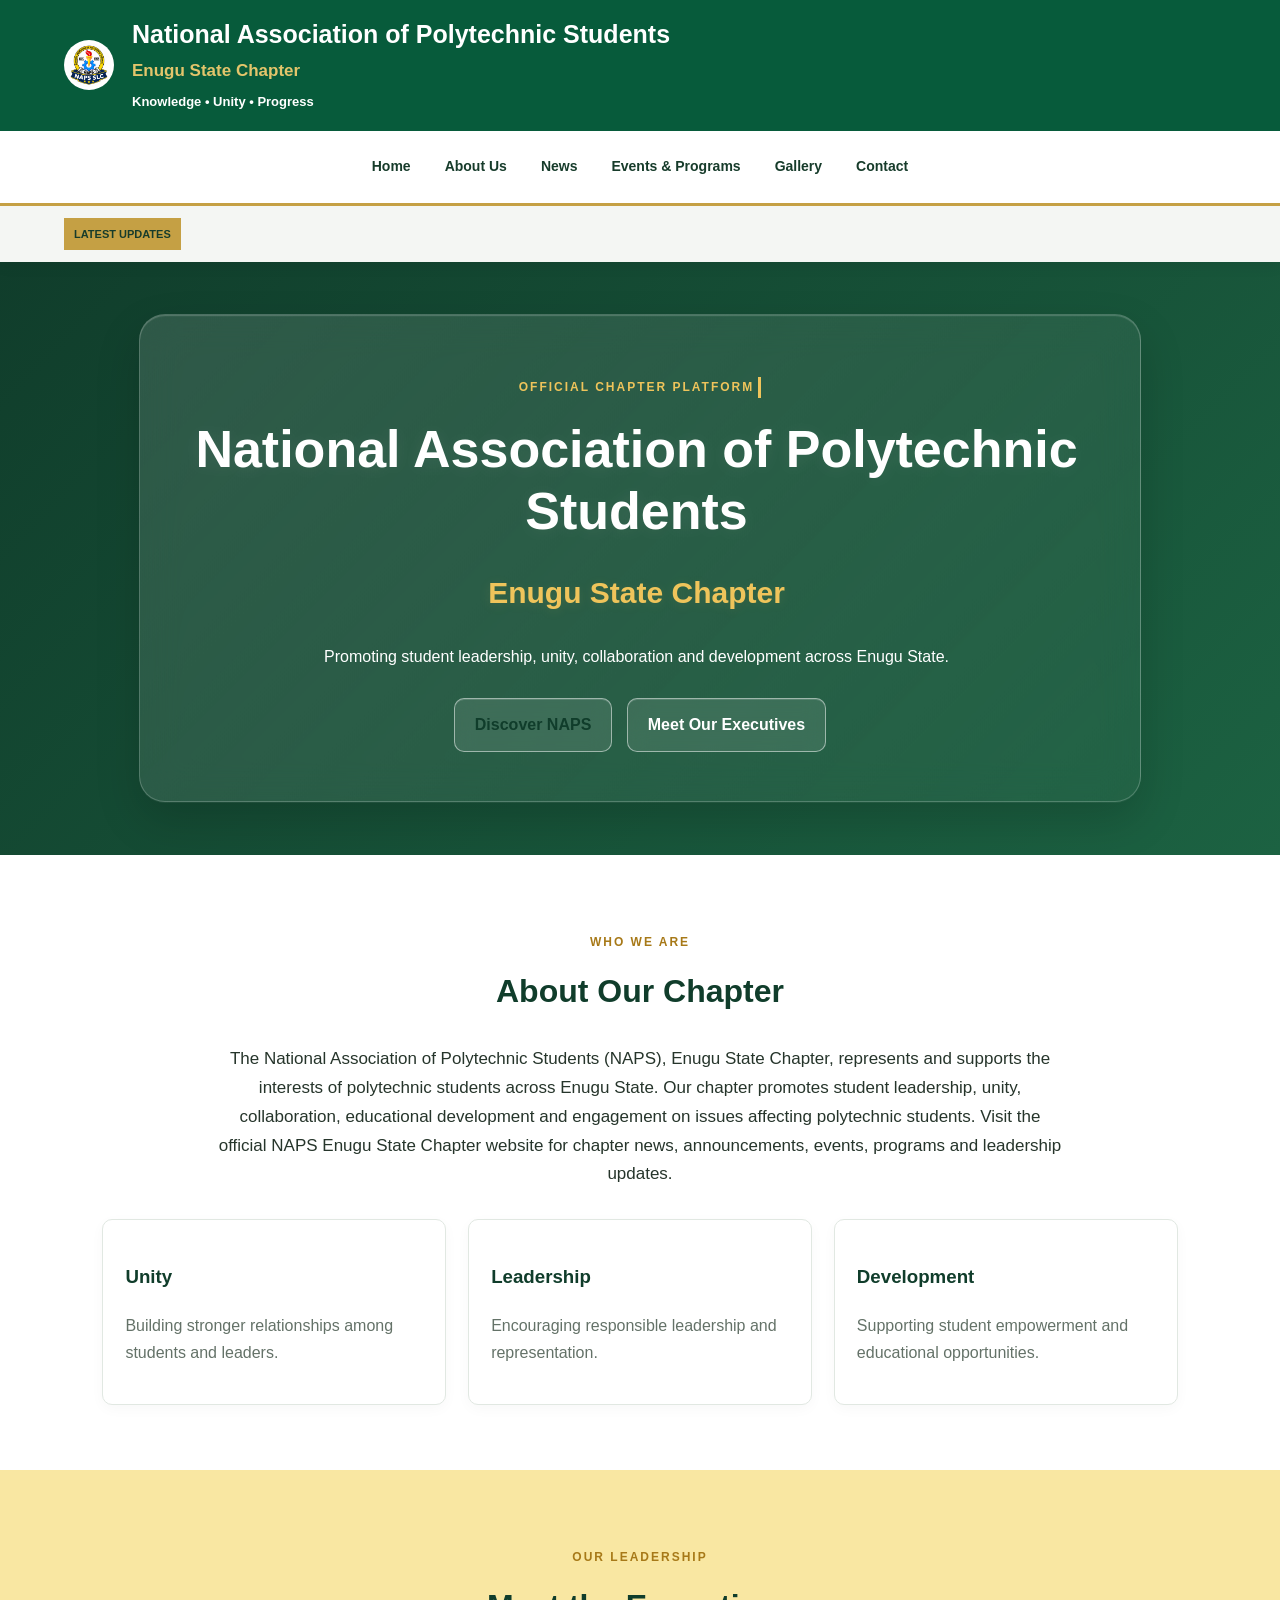
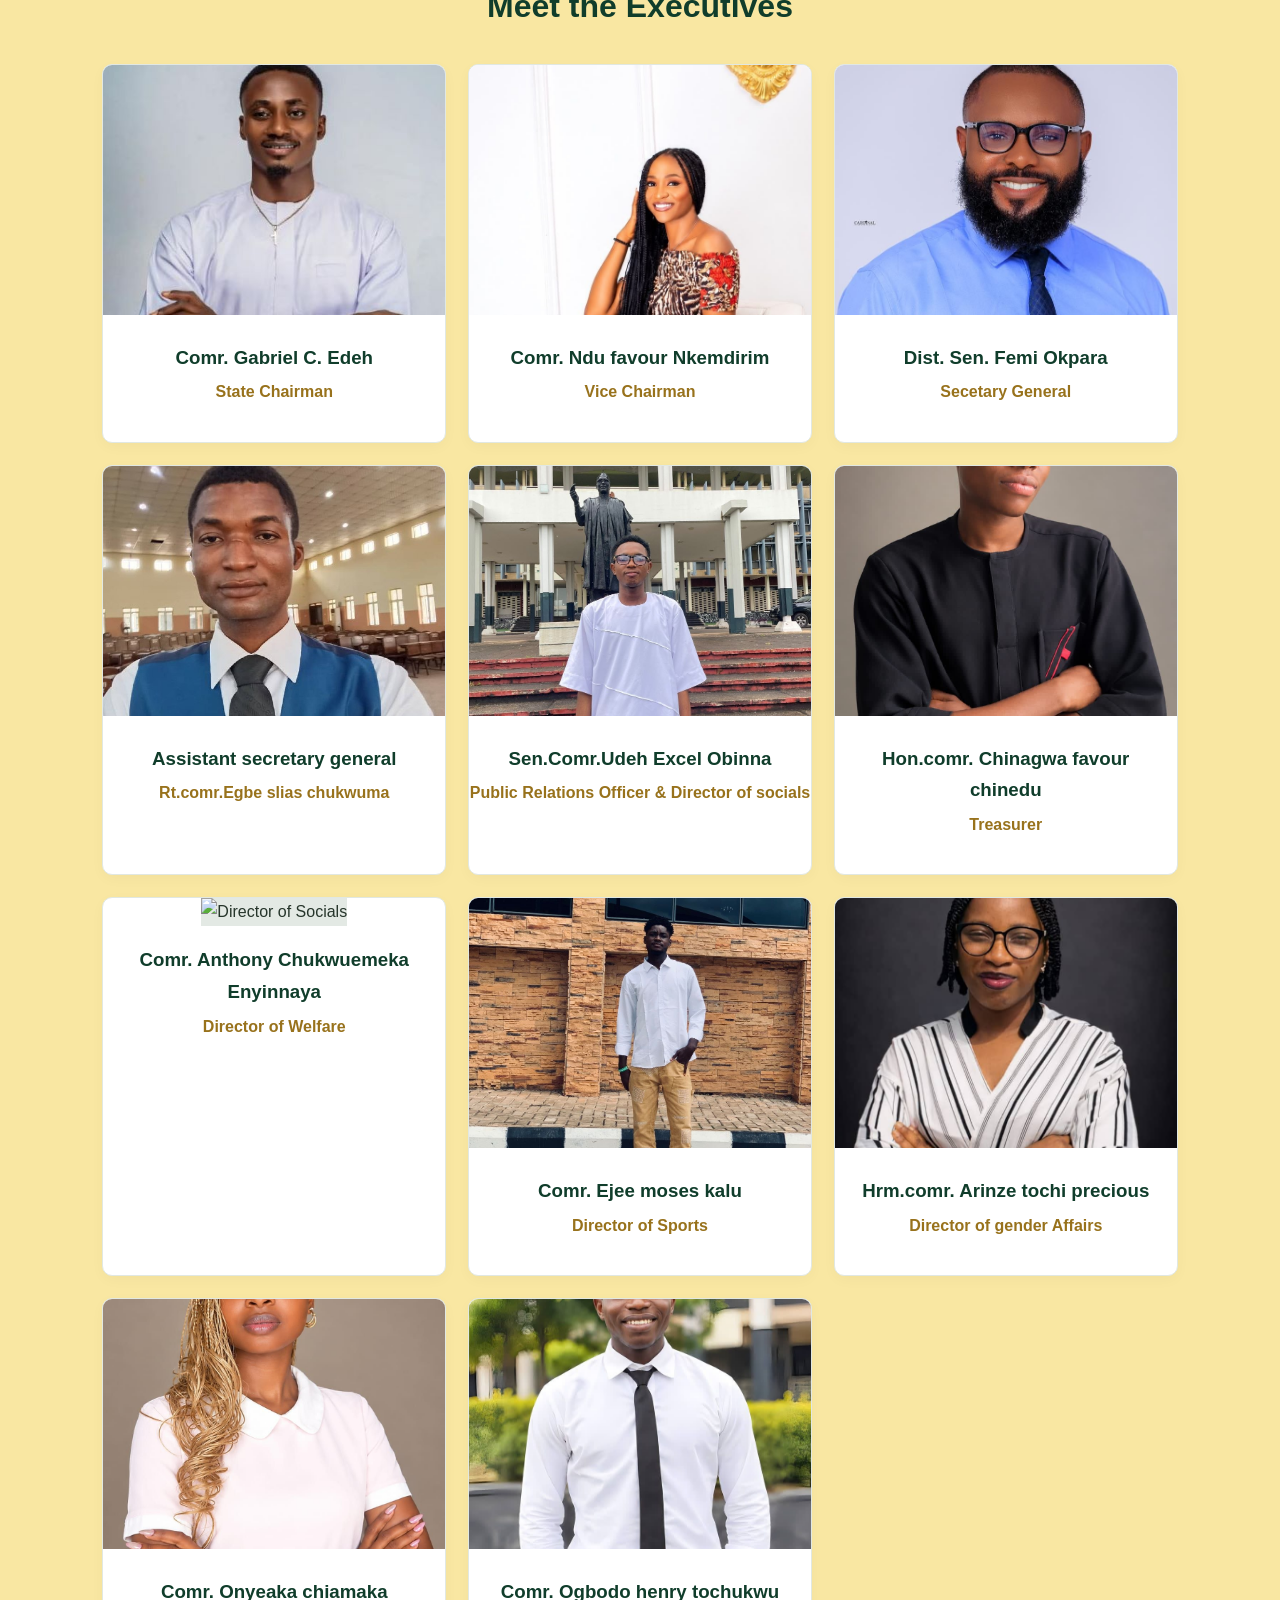
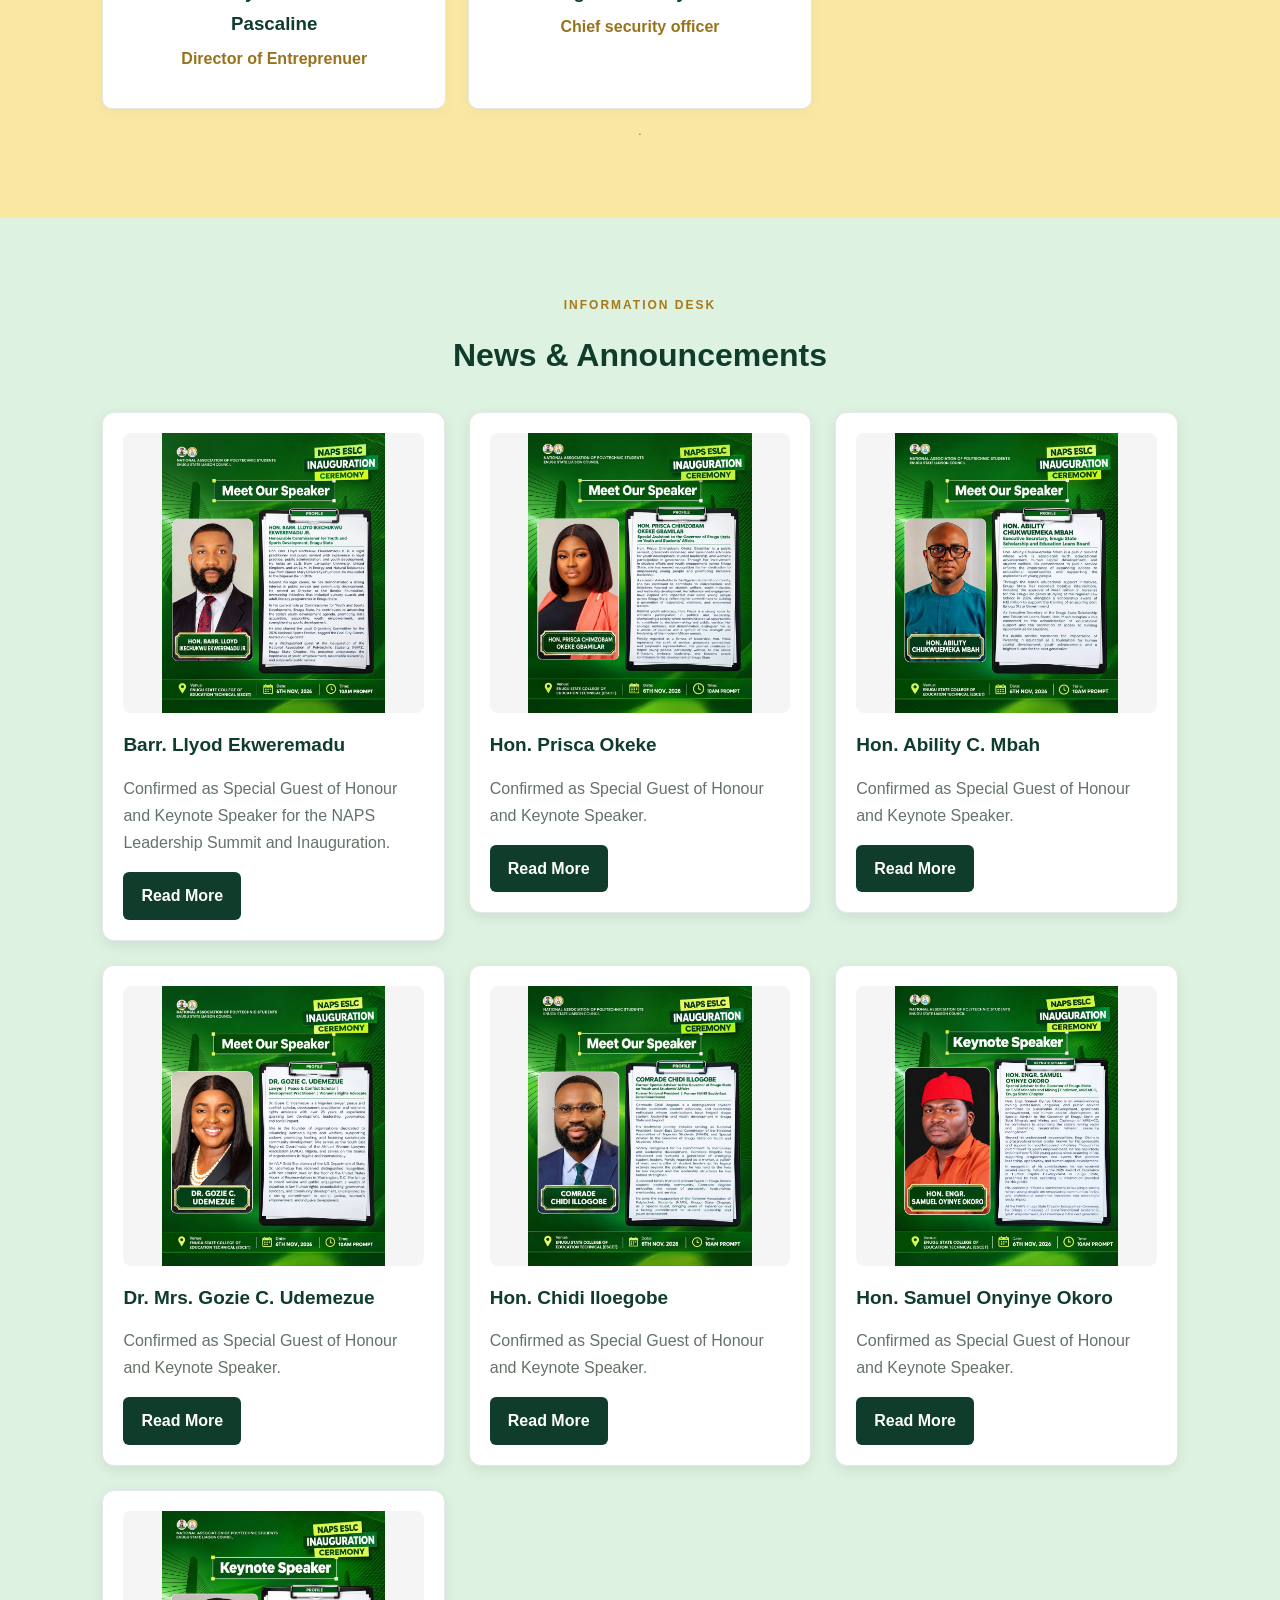
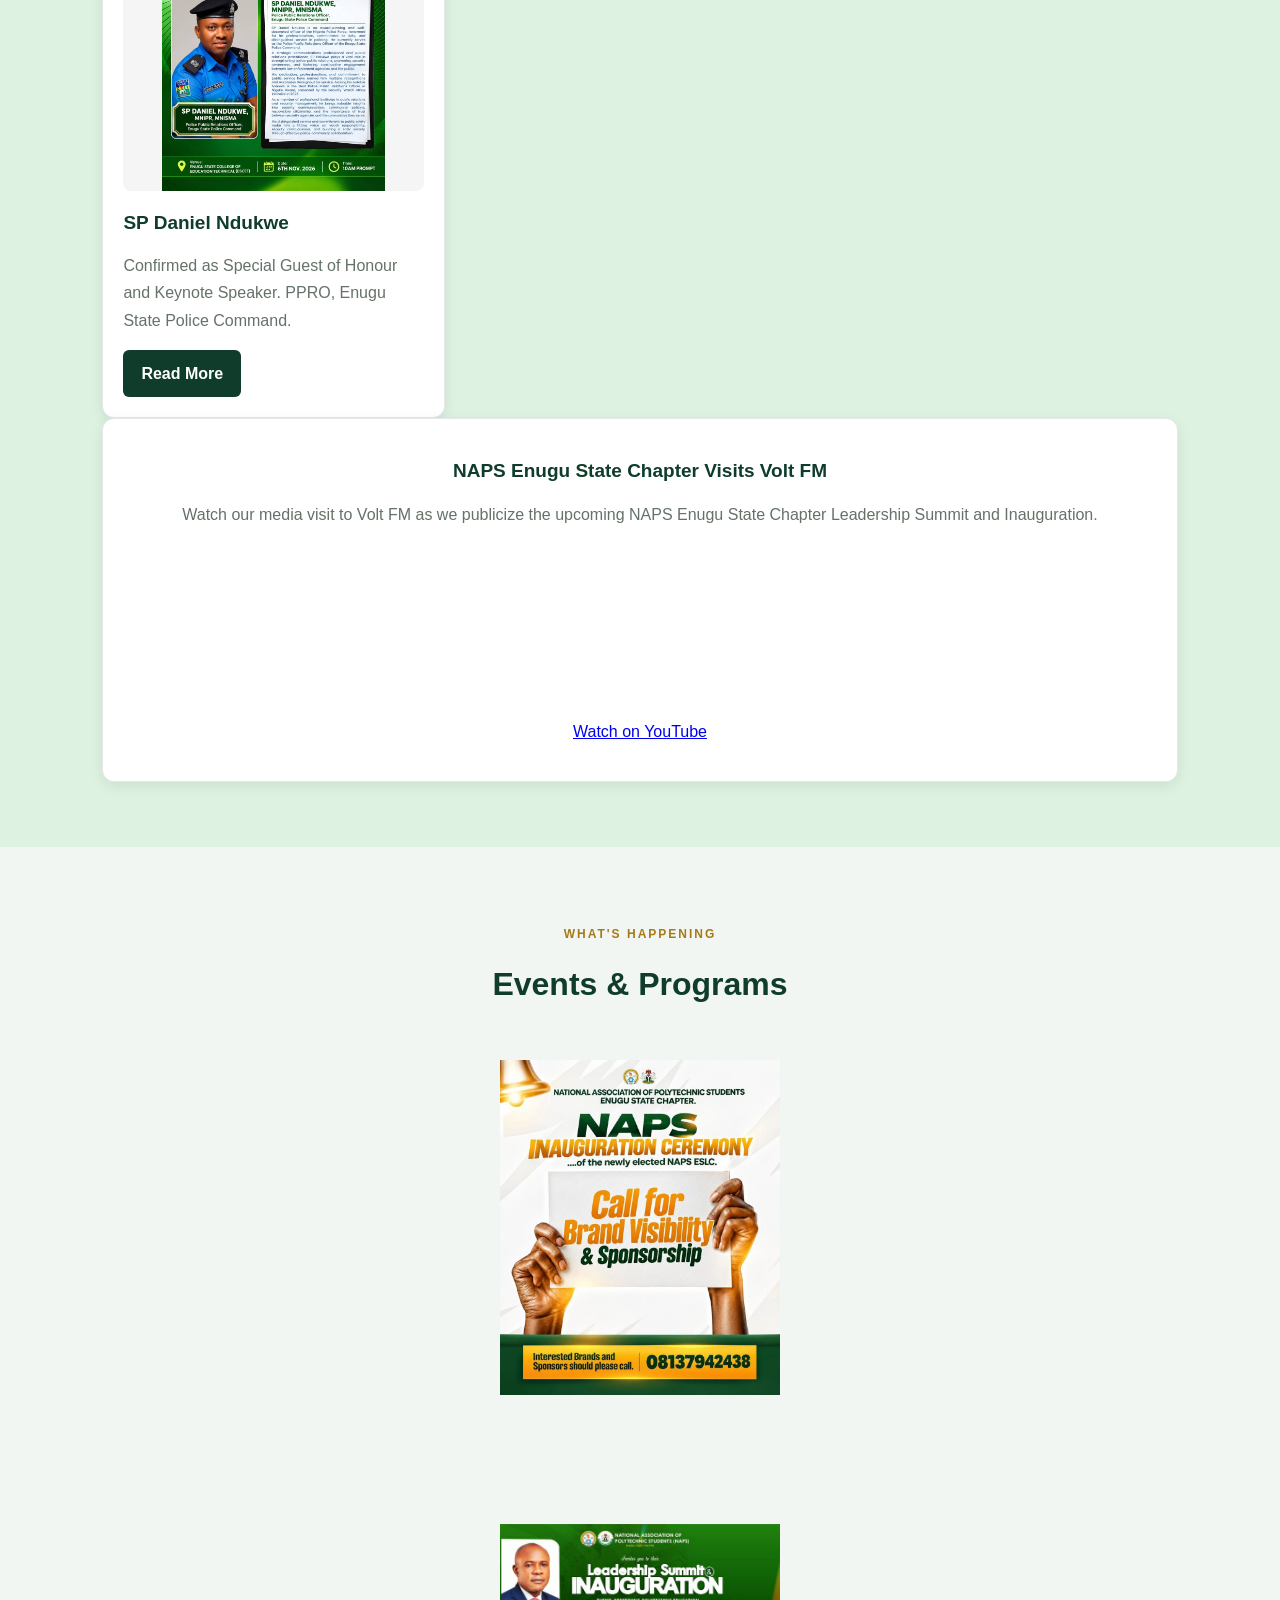
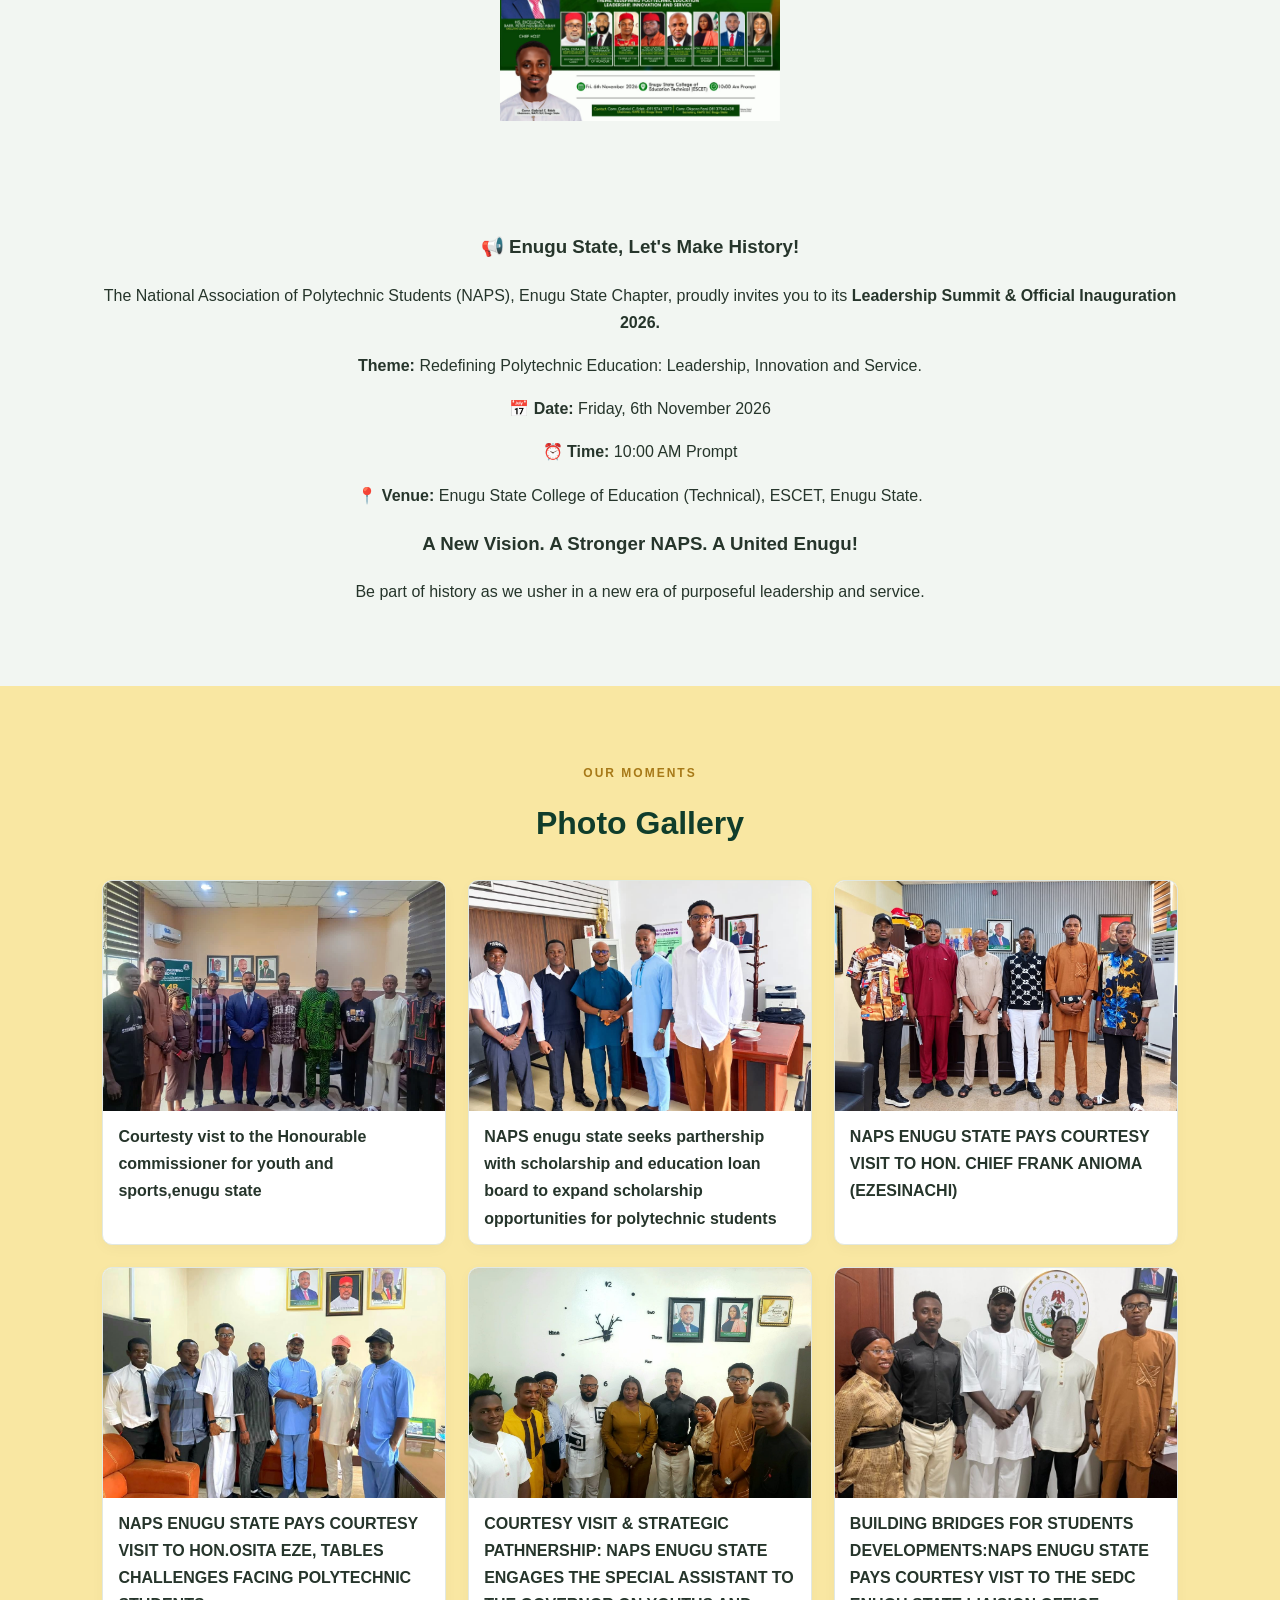
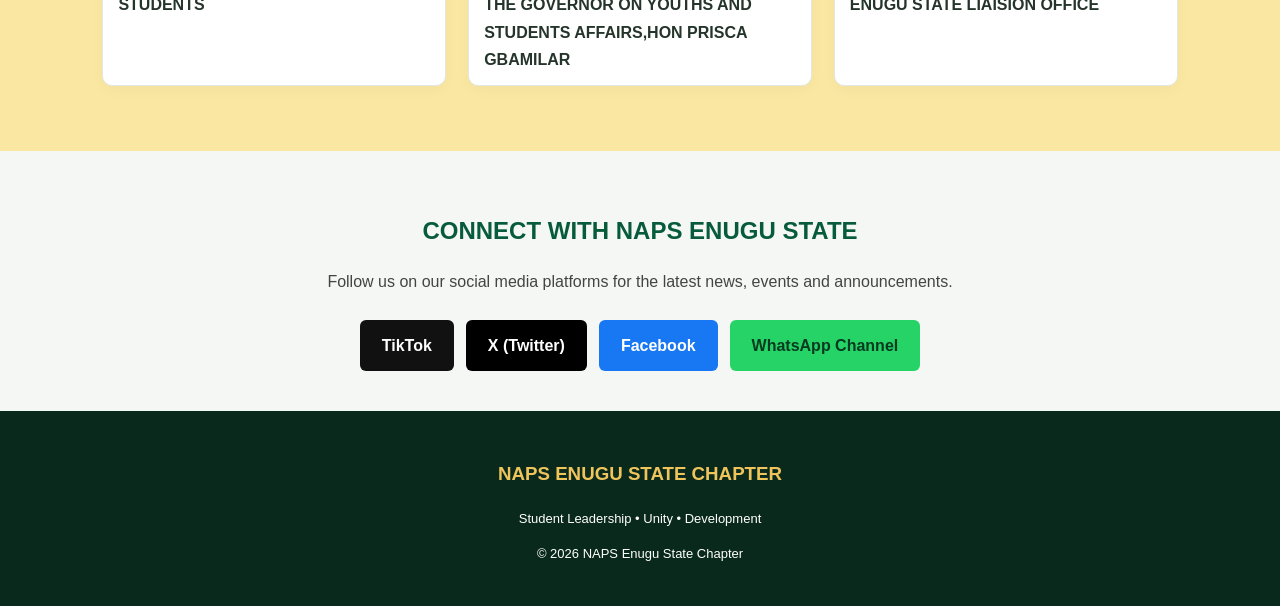
==== commit 708072c5: "Update index.html" ====
--- a/index.html
+++ b/index.html
@@ -132,7 +132,7 @@
       </article>
       
   <article class="card executive">
-        <img src="images/Wel.jpg" alt="Director of Socials">
+        <img src="images/WEL.jpg" alt="Director of Socials">
         <h3>Comr. Anthony Chukwuemeka Enyinnaya</h3>
         <p class="position">Director of Welfare</p>
       </article>
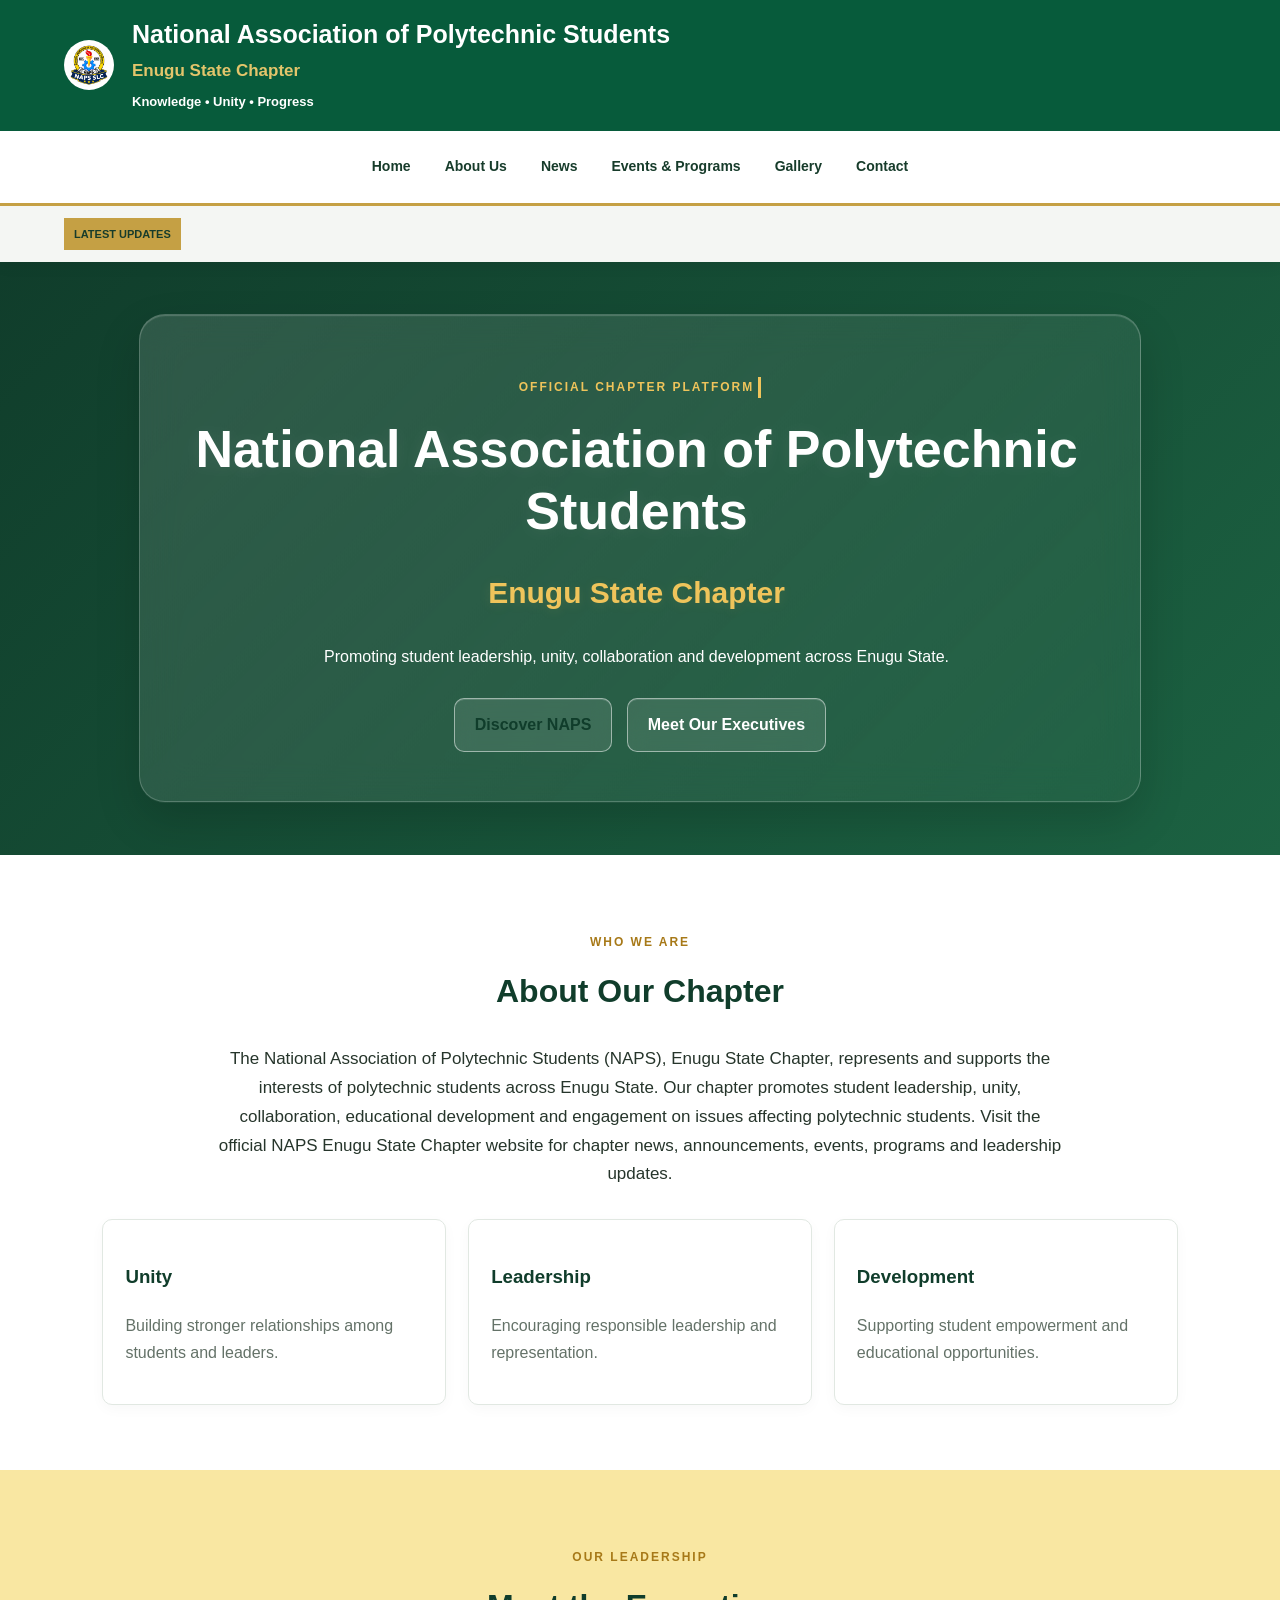
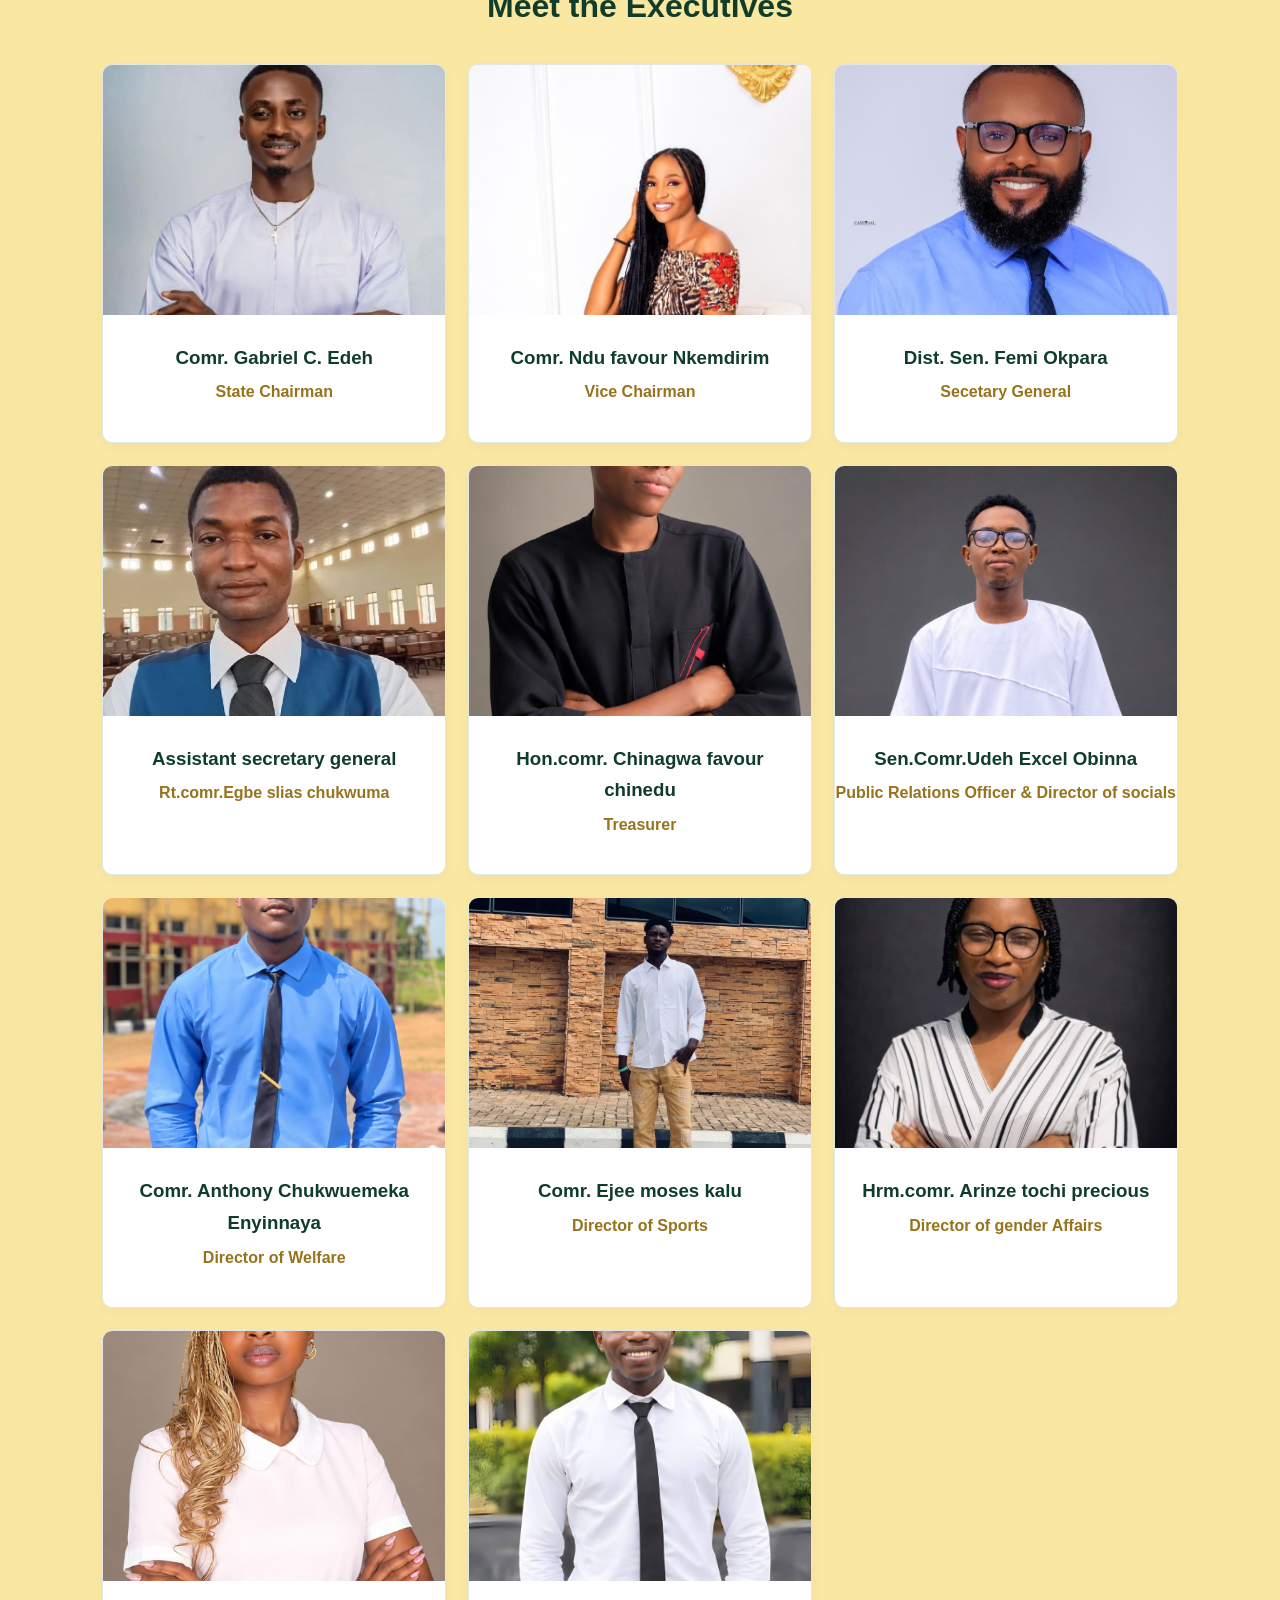
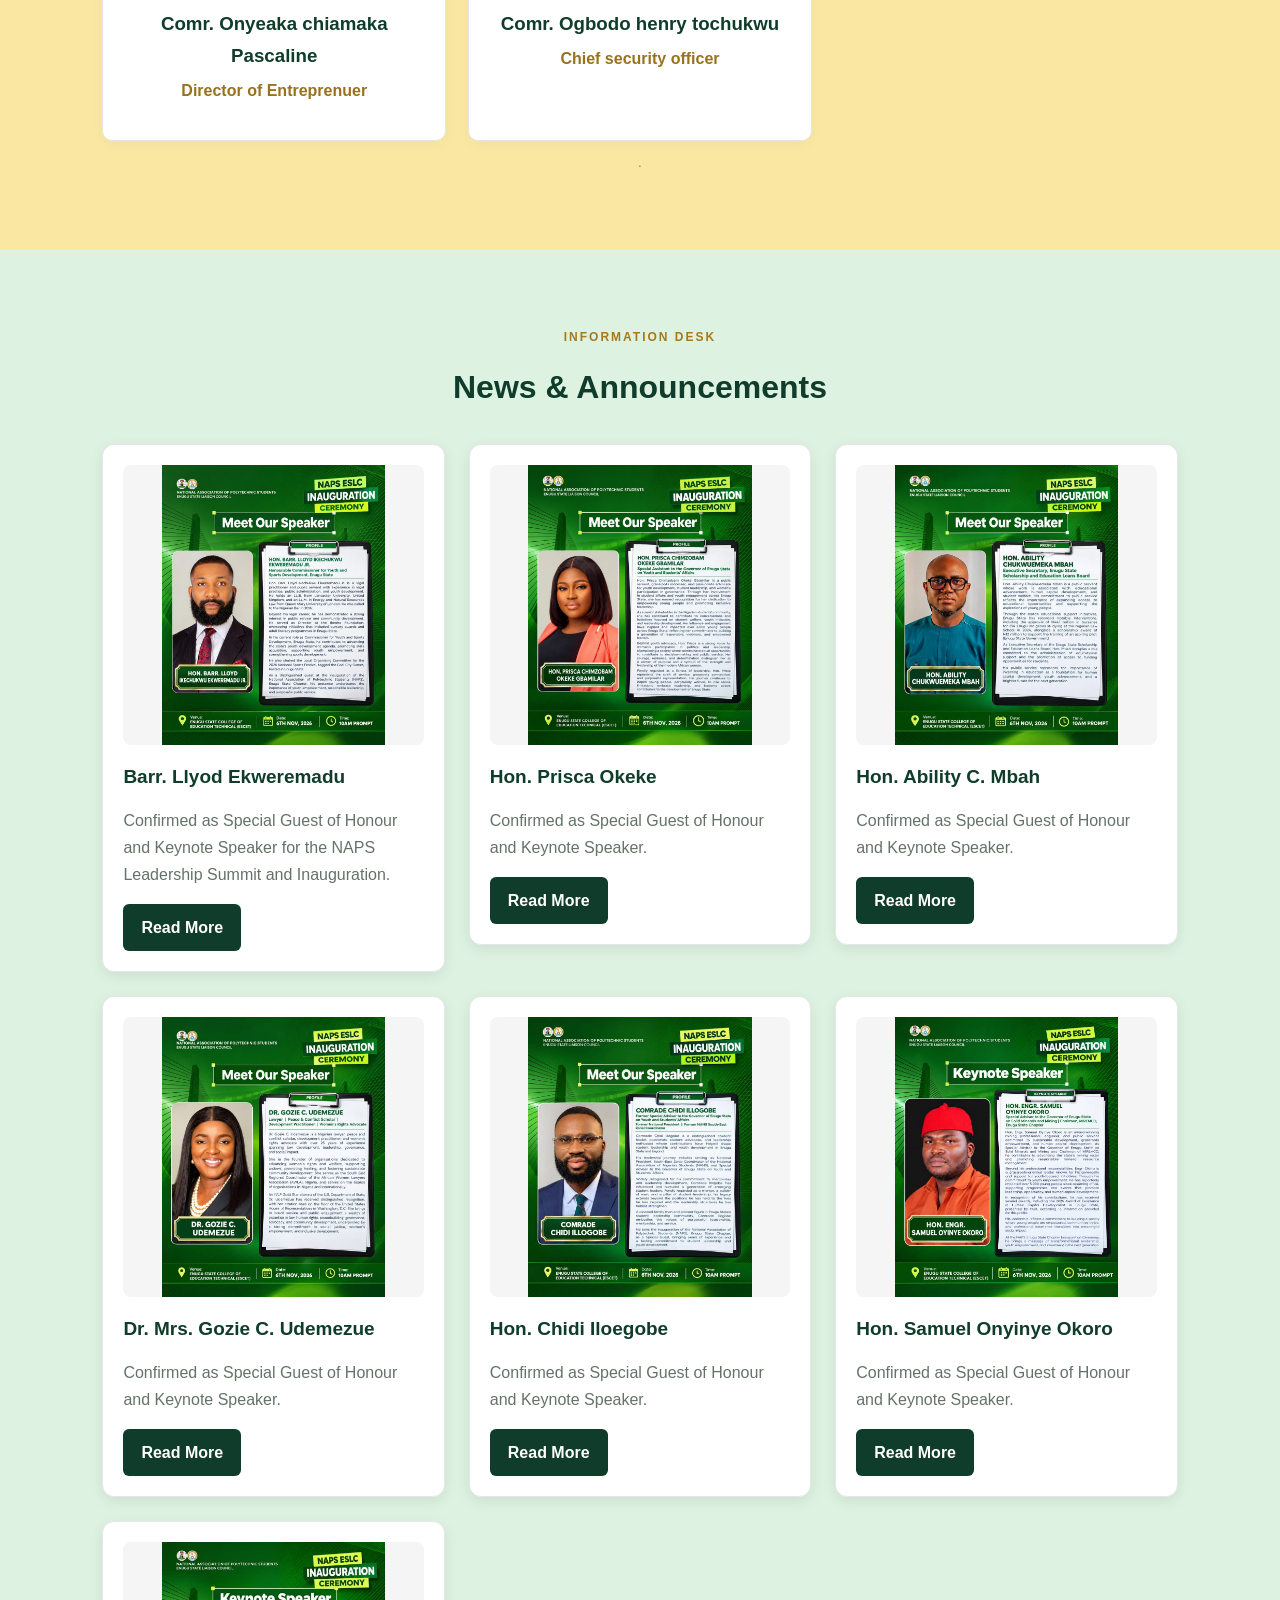
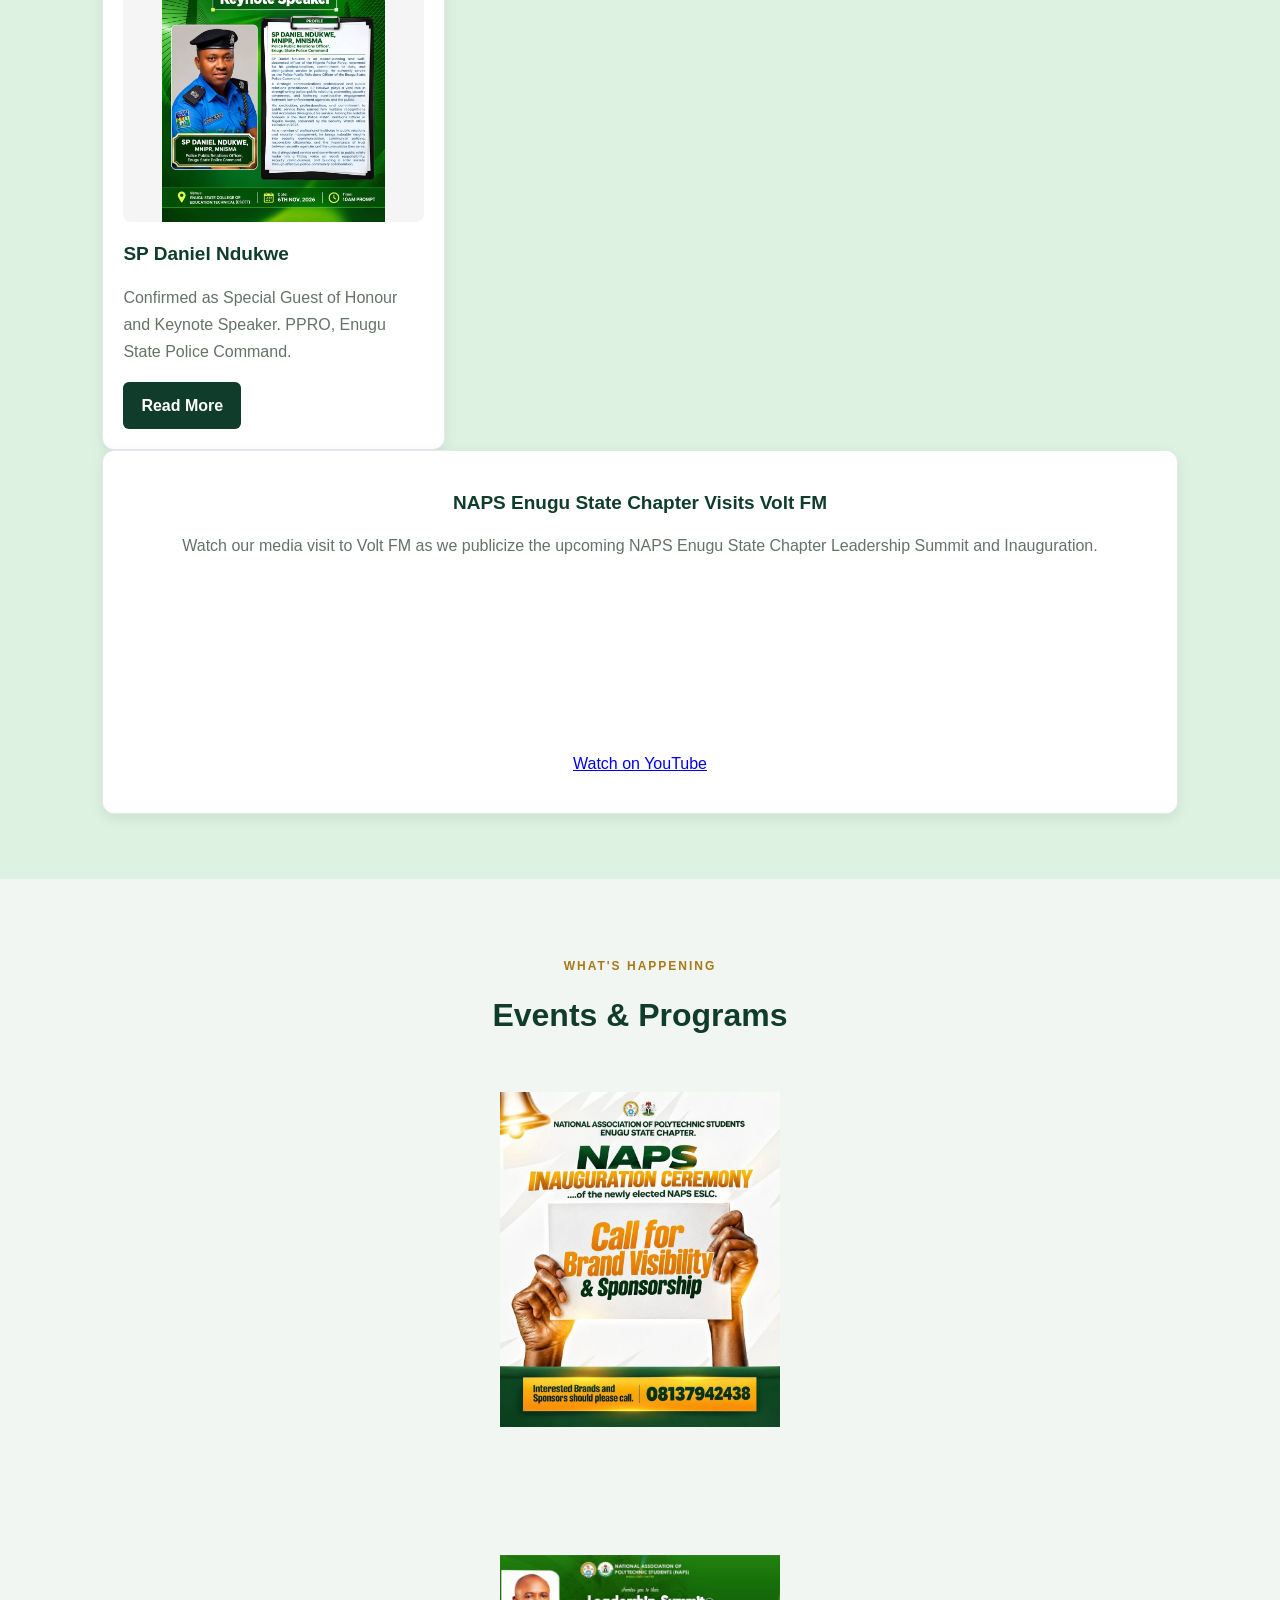
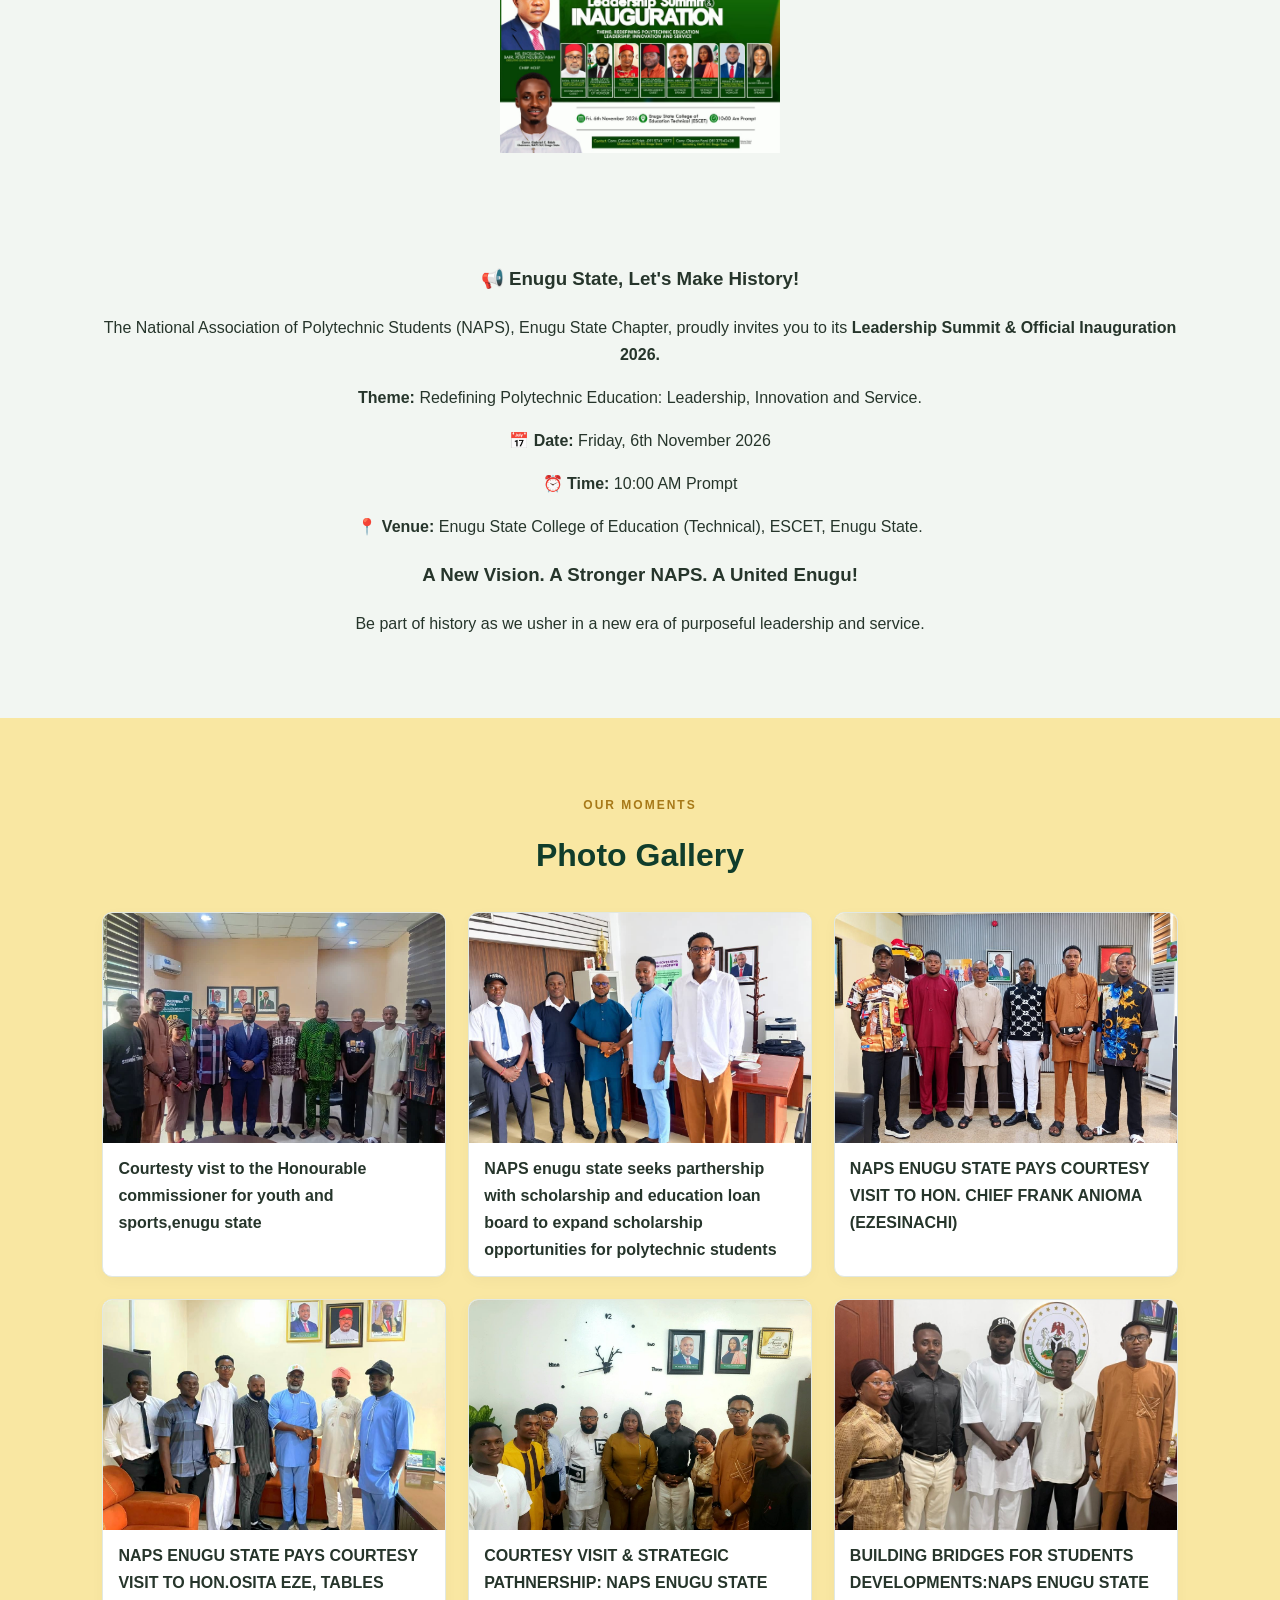
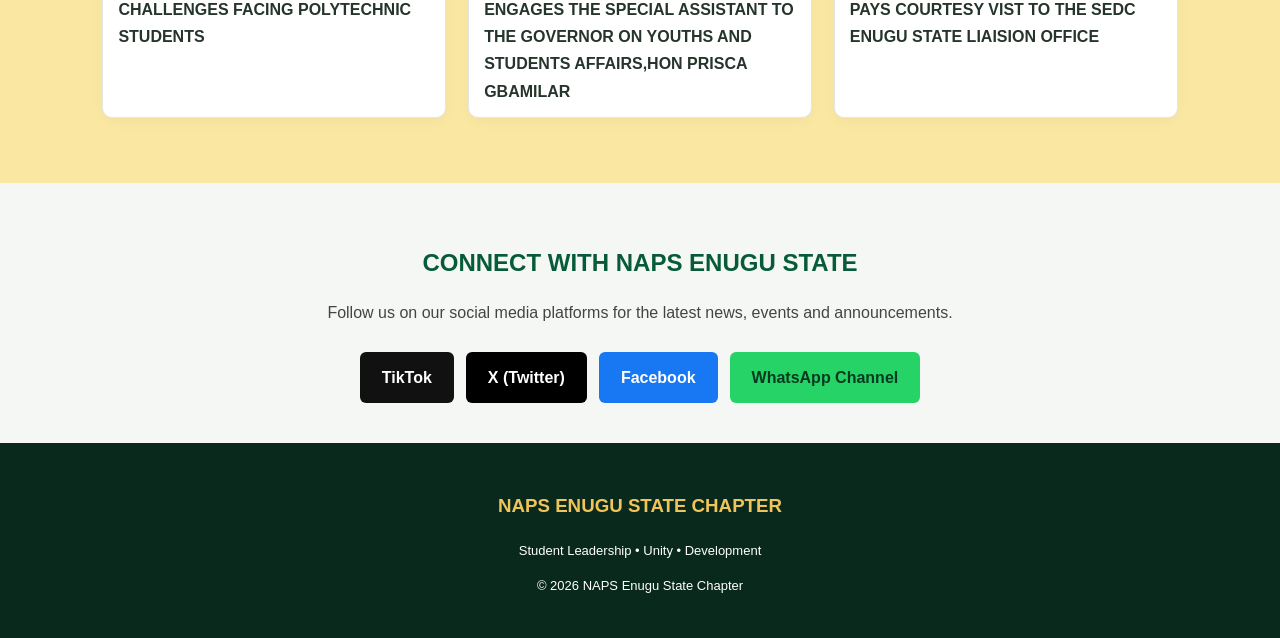
==== commit 44a241d4: "Update index.html" ====
--- a/index.html
+++ b/index.html
@@ -120,15 +120,15 @@
       </article>
 
       <article class="card executive">
+        <img src="images/Tre.jpg" alt="Public Relations Officer">
+        <h3>Hon.comr. Chinagwa favour chinedu</h3>
+        <p class="position">Treasurer</p>
+      </article>
+
+  <article class="card executive">
         <img src="images/Pro.jpg" alt="Public Relations Officer">
         <h3>Sen.Comr.Udeh Excel Obinna</h3>
         <p class="position">Public Relations Officer & Director of socials</p>
-      </article>
-
-      <article class="card executive">
-        <img src="images/Tre.jpg" alt="Public Relations Officer">
-        <h3>Hon.comr. Chinagwa favour chinedu</h3>
-        <p class="position">Treasurer</p>
       </article>
       
   <article class="card executive">
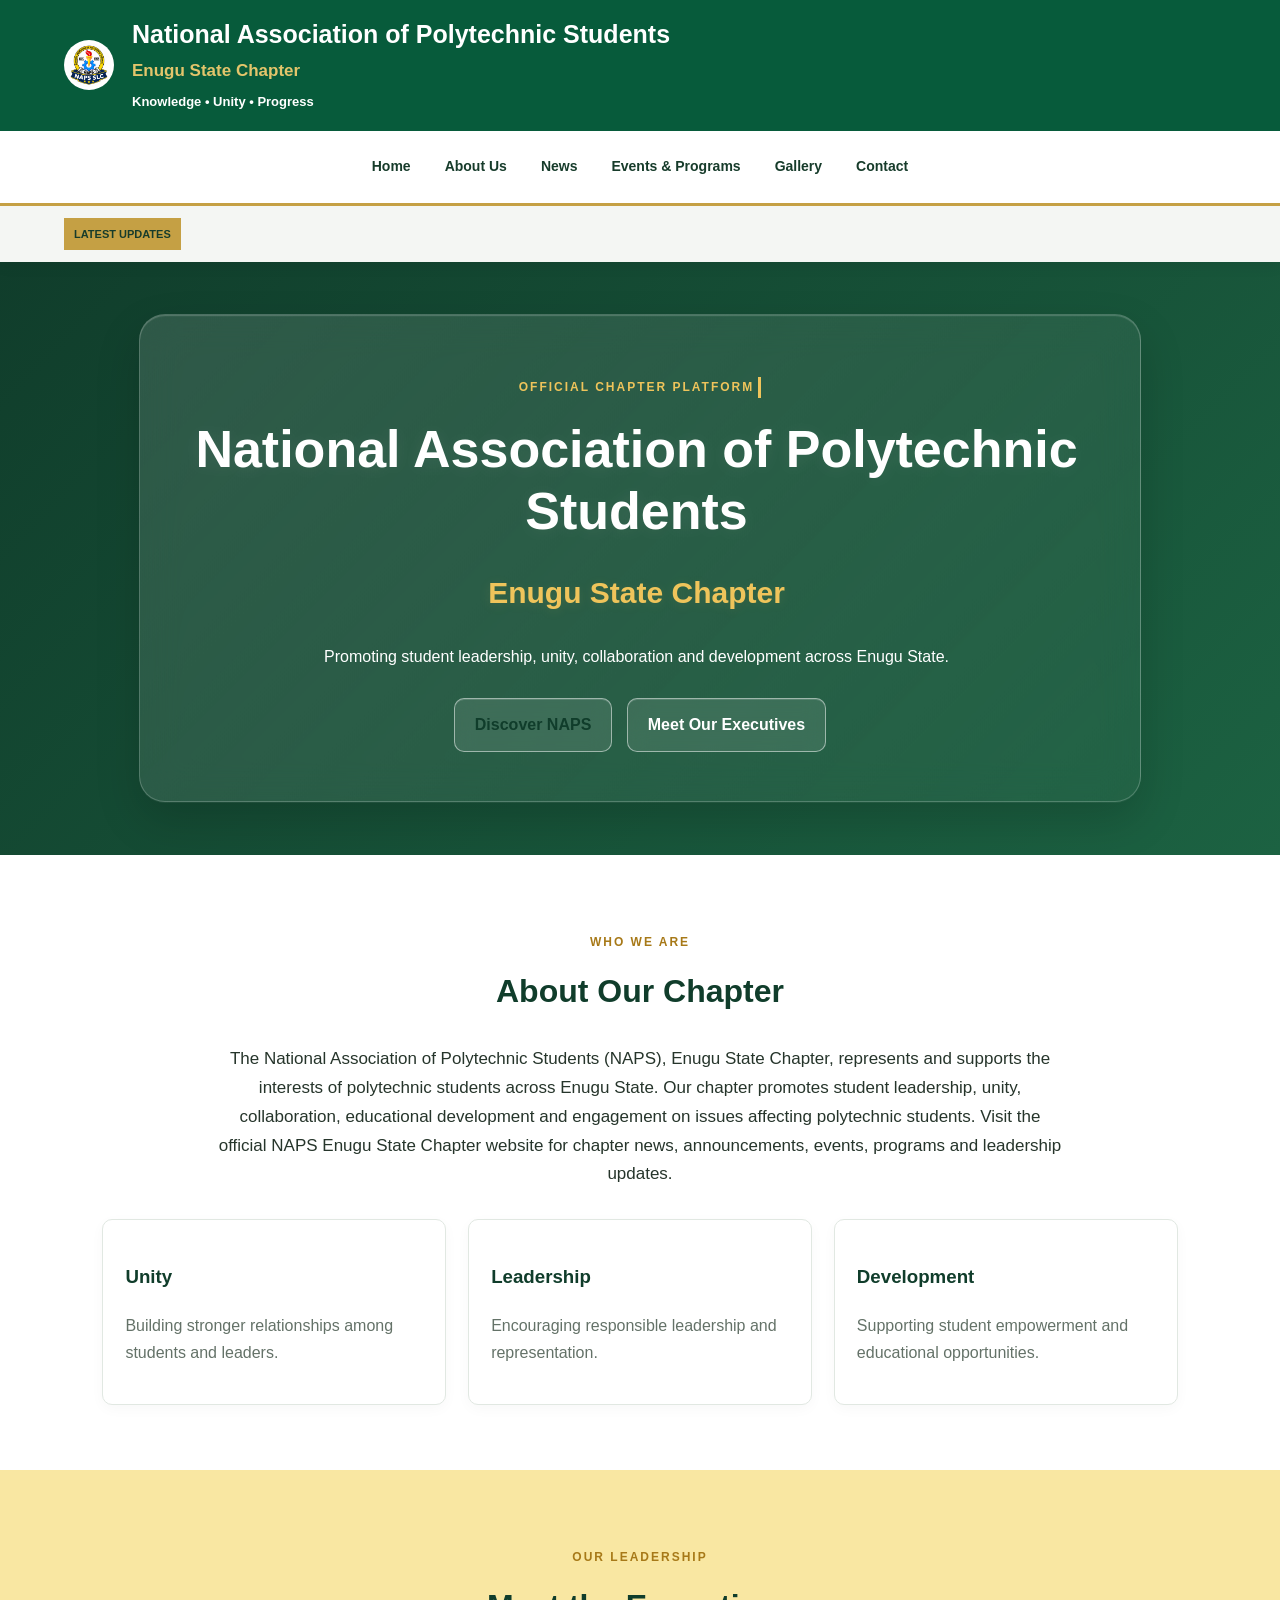
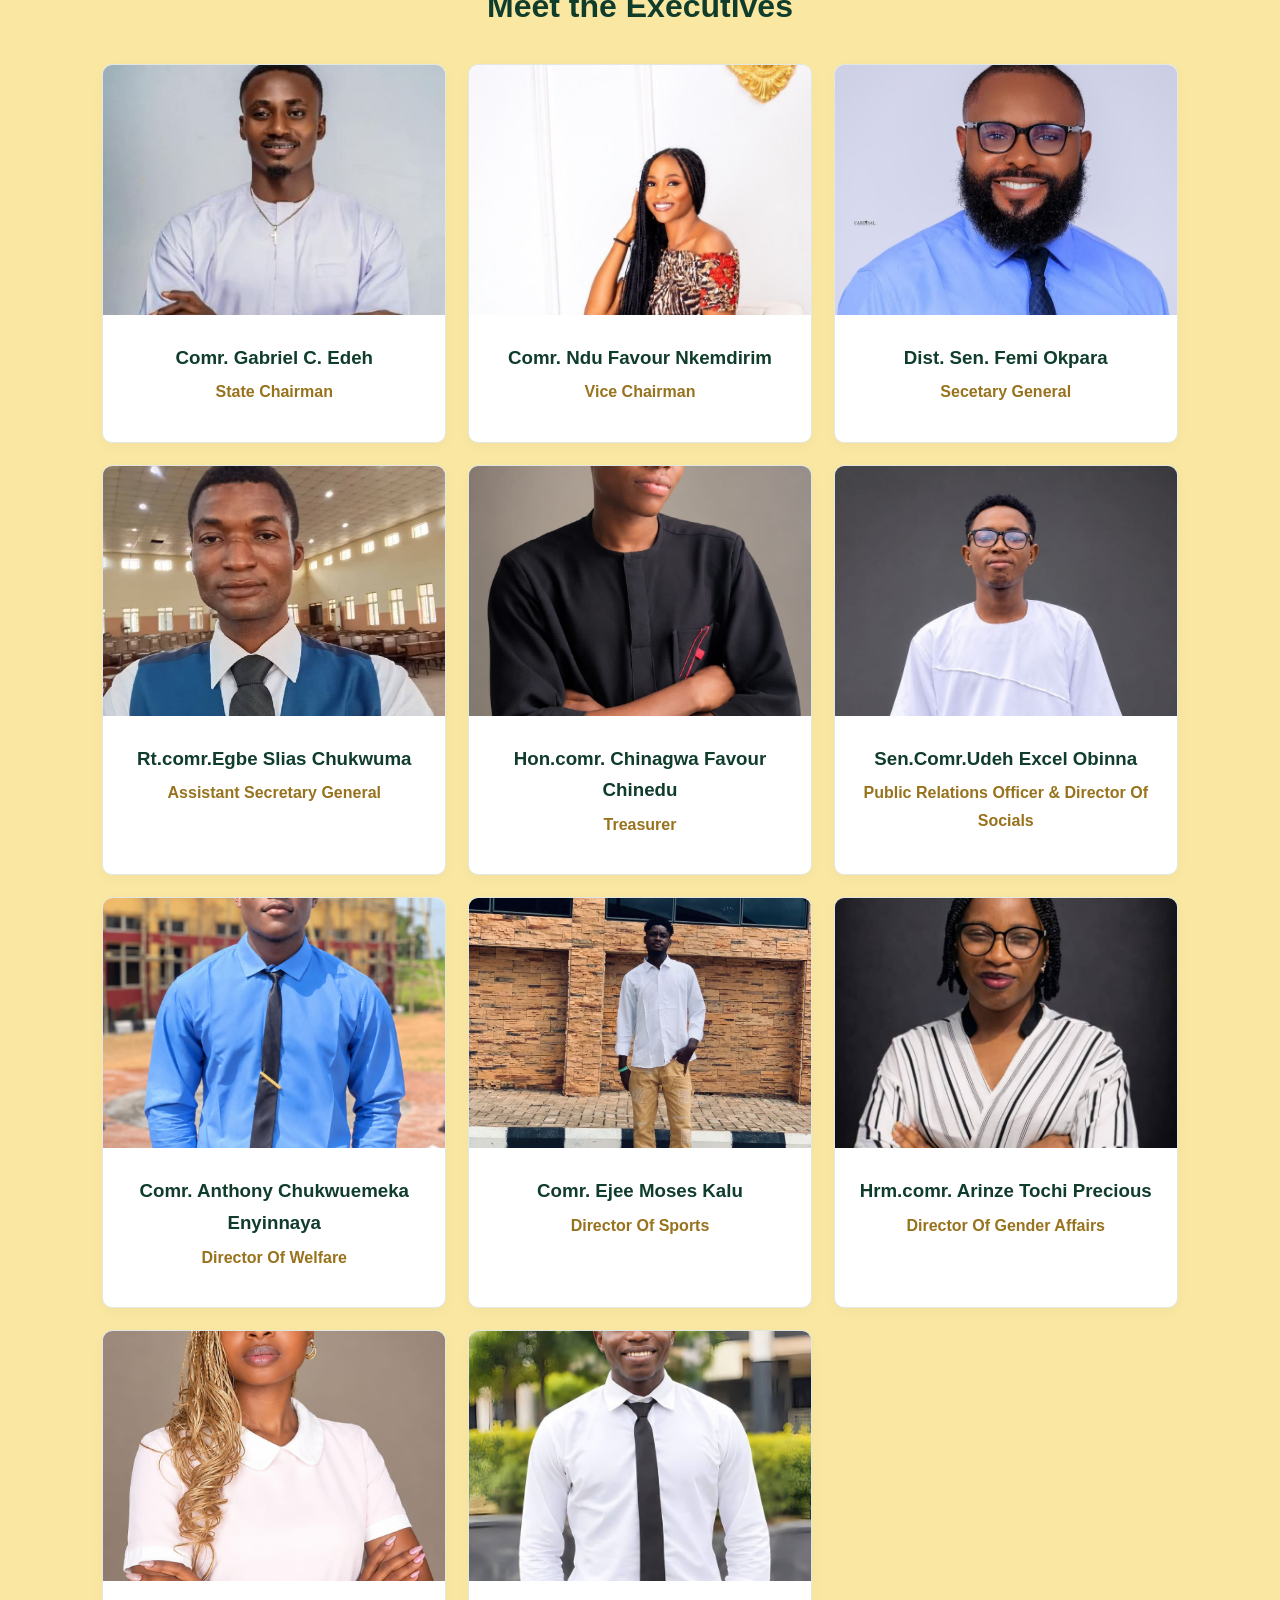
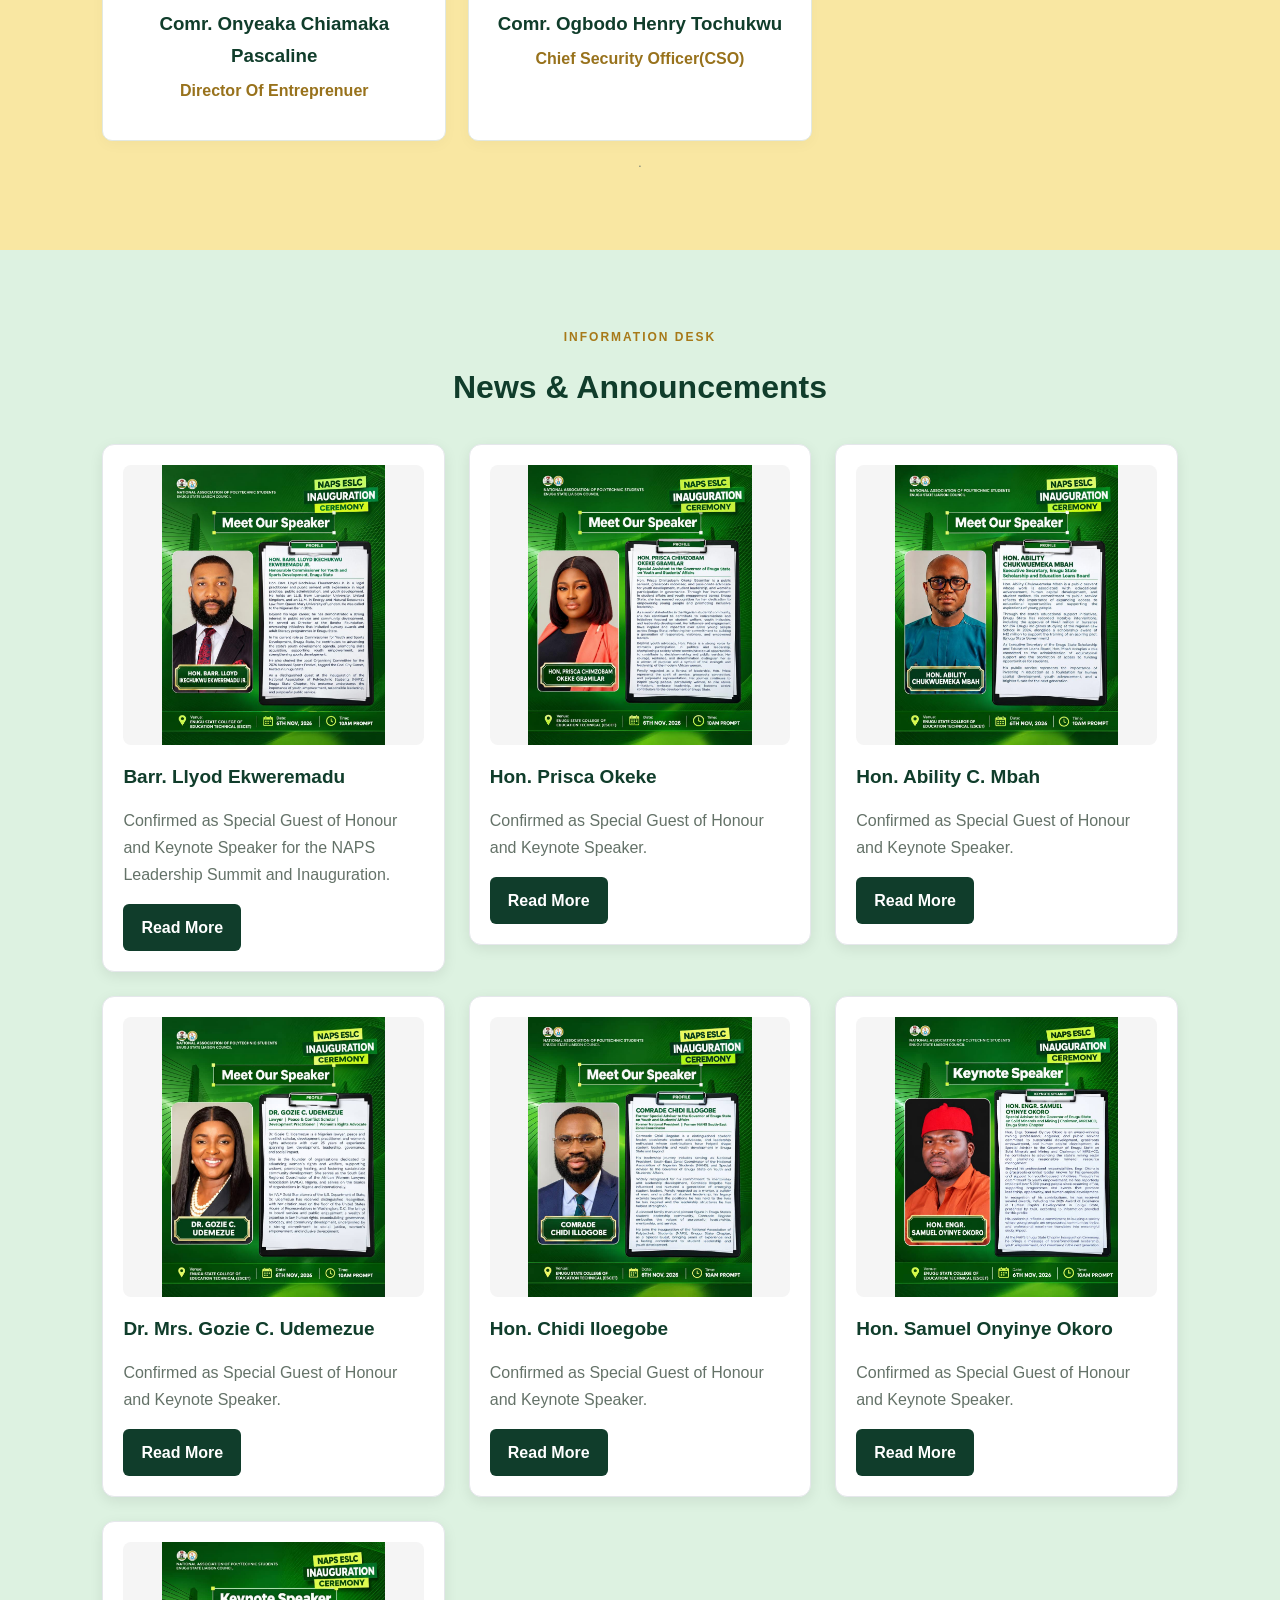
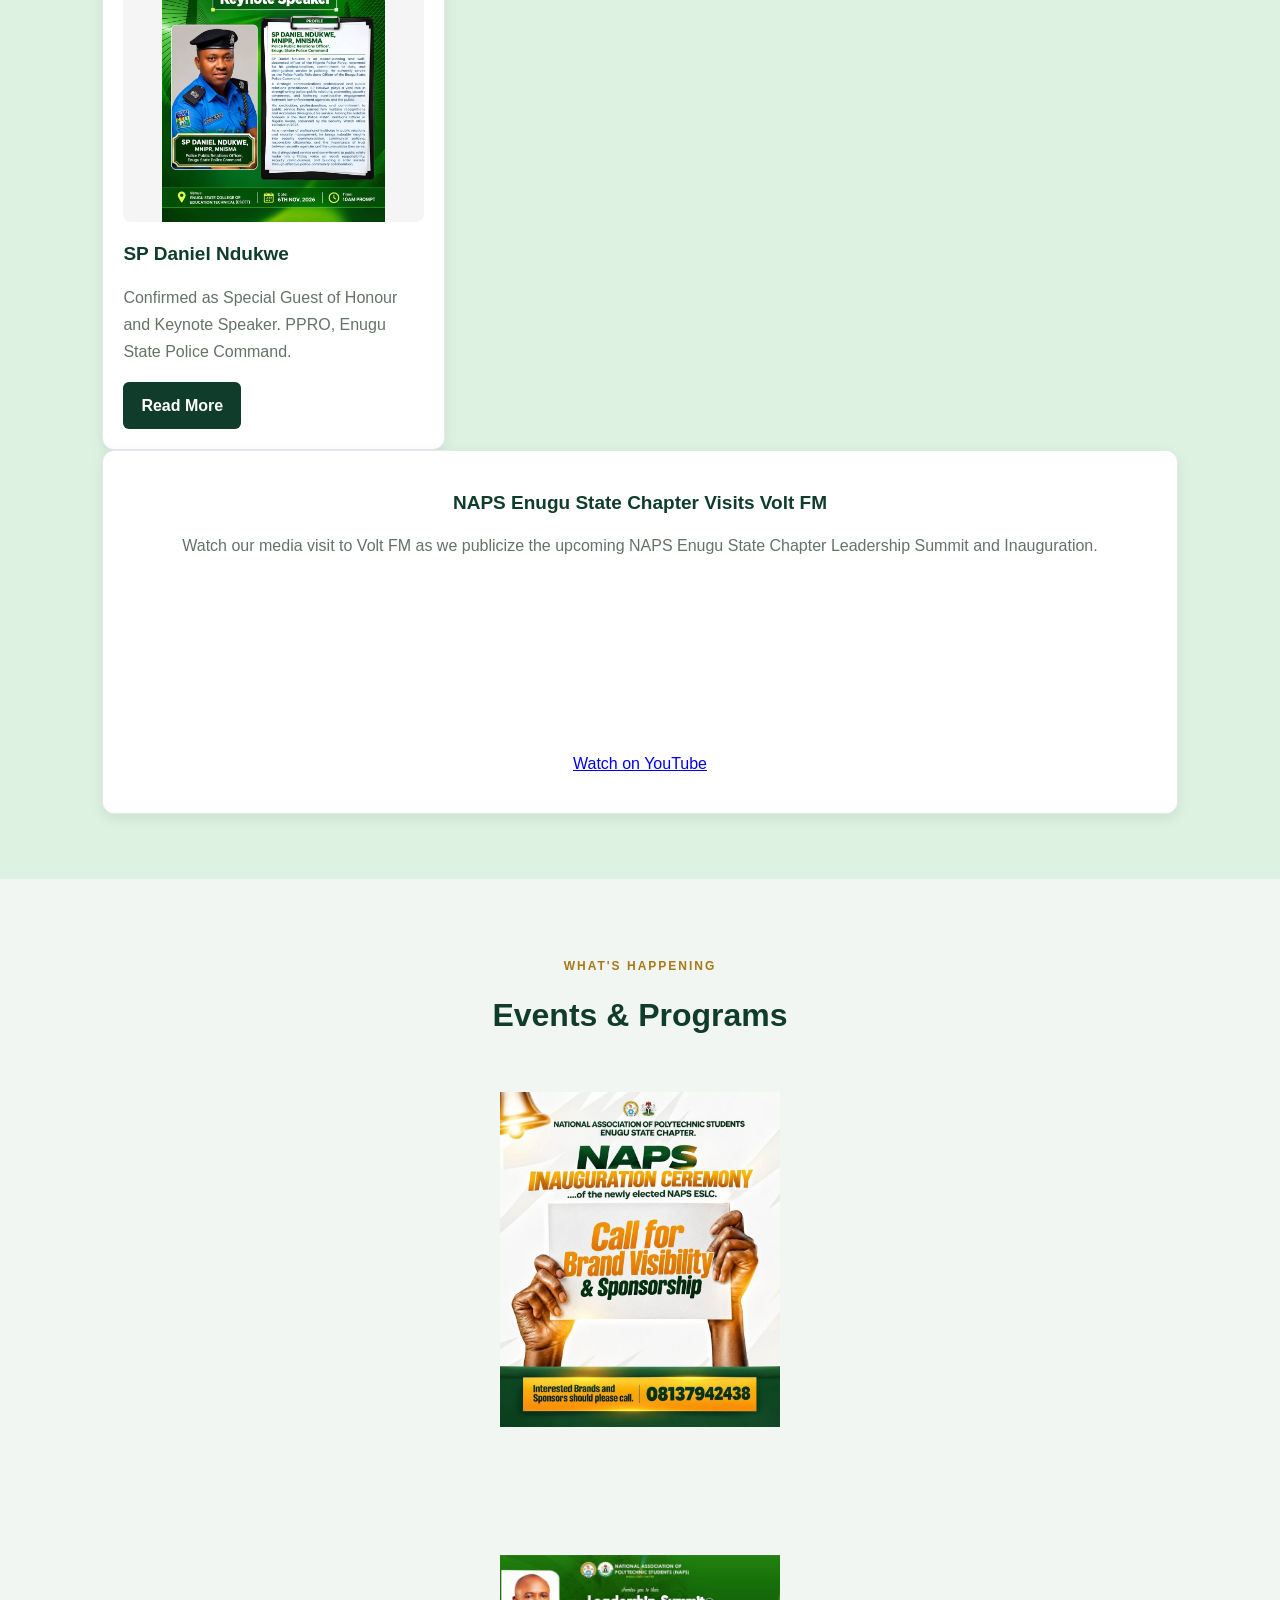
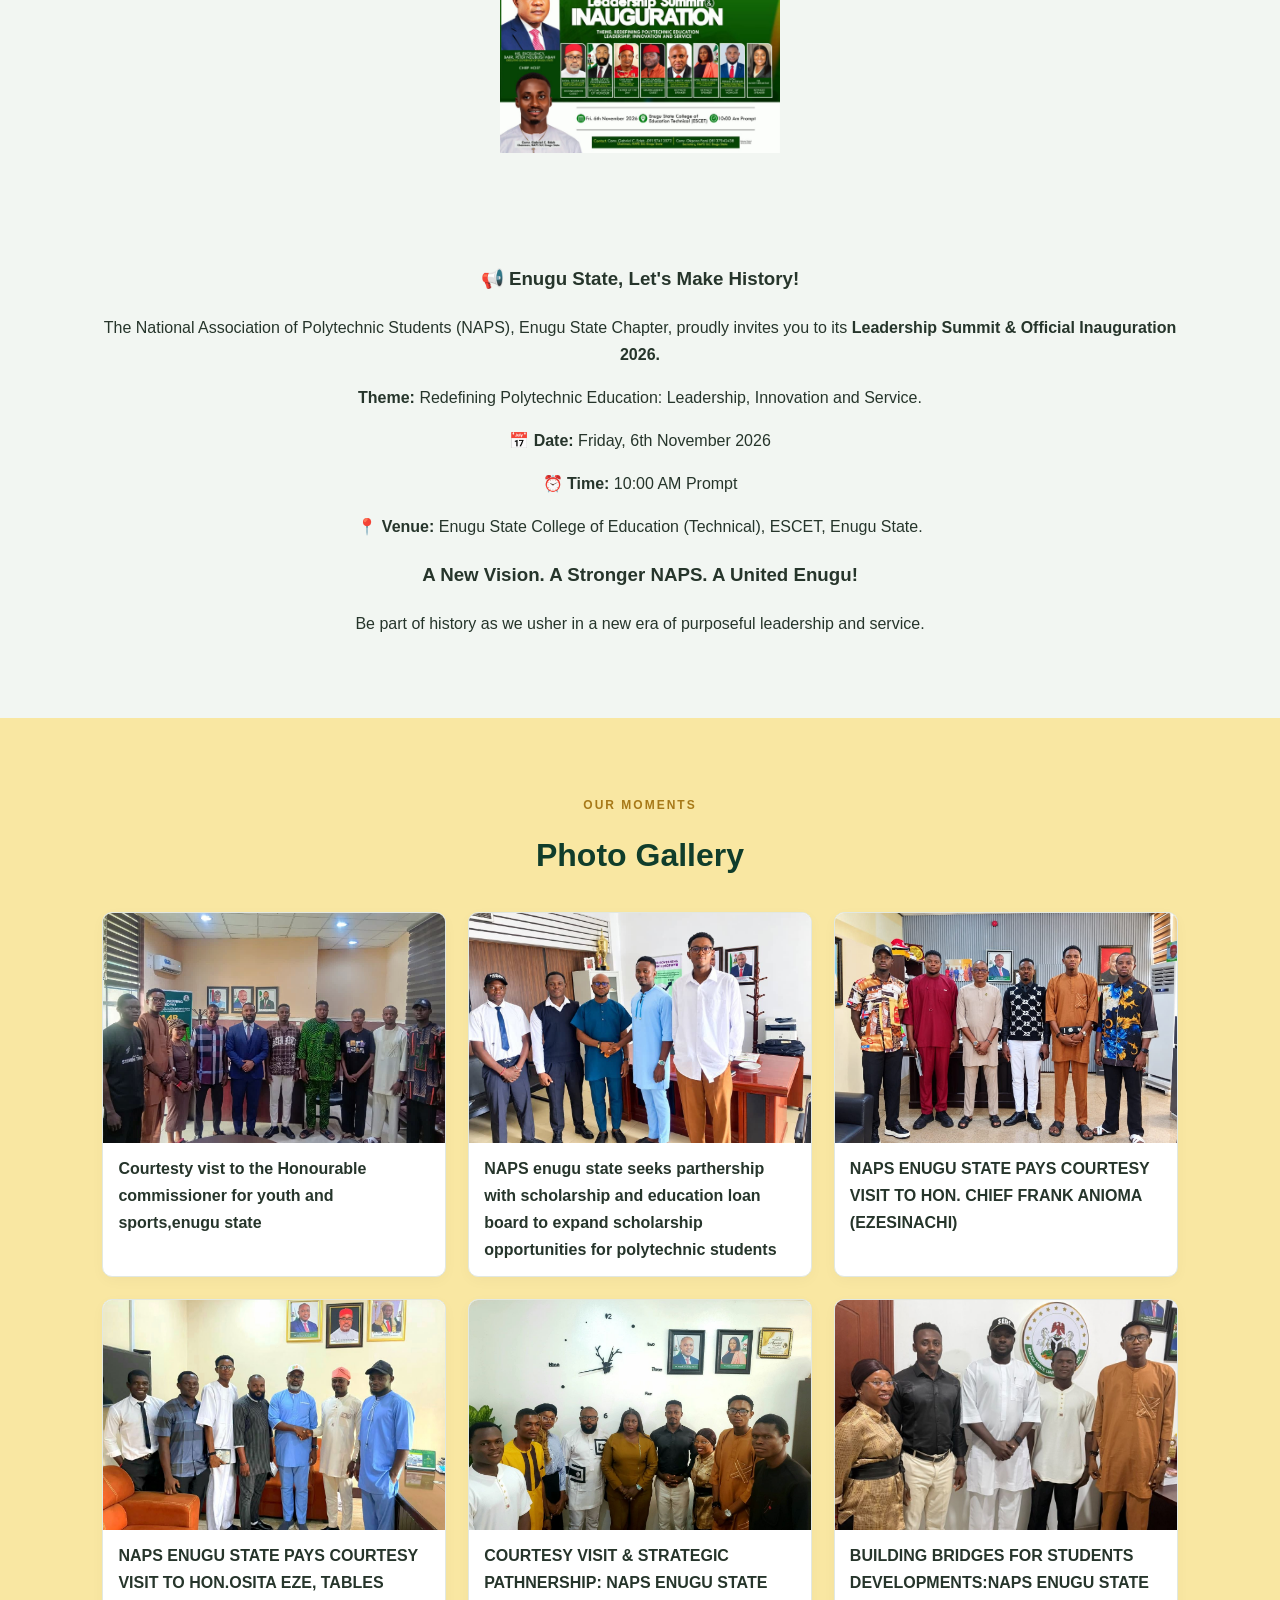
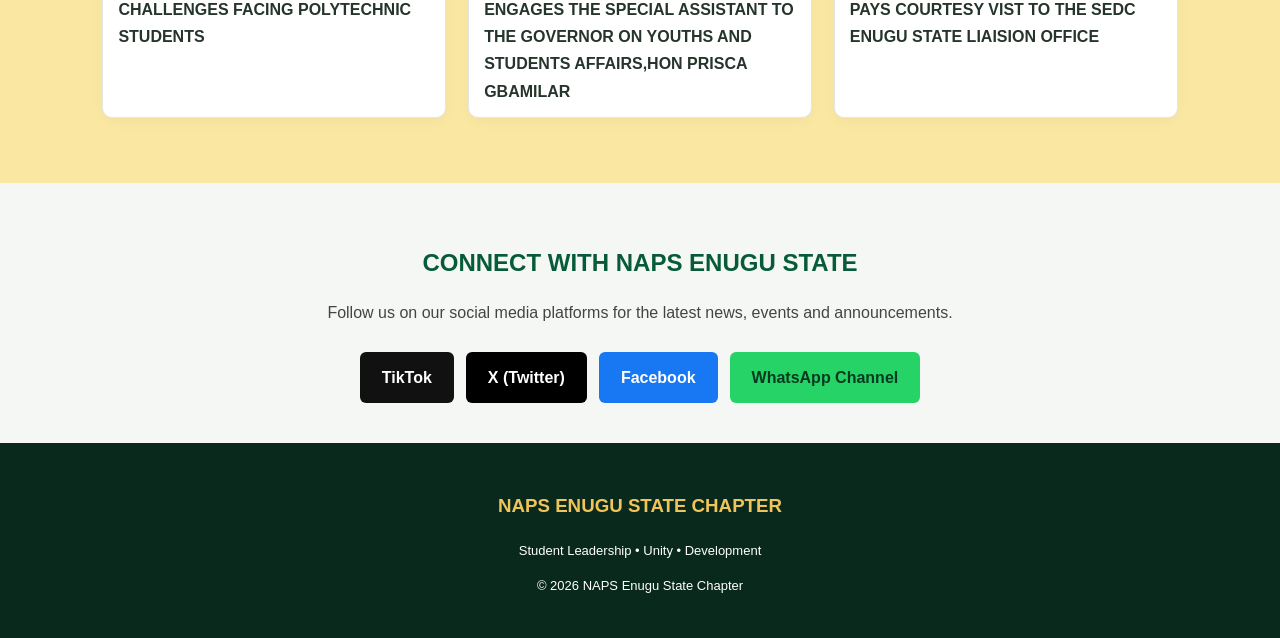
==== commit 5c53e9fe: "Update index.html" ====
--- a/index.html
+++ b/index.html
@@ -103,7 +103,7 @@
 
       <article class="card executive">
         <img src="images/Vice.jpg" alt="State Chairman">
-        <h3>Comr. Ndu favour Nkemdirim</h3>
+        <h3>Comr. Ndu Favour Nkemdirim</h3>
         <p class="position">Vice Chairman</p>
       </article>
 
@@ -115,50 +115,50 @@
 
       <article class="card executive">
         <img src="images/Asg.jpg" alt="Public Relations Officer">
-        <h3>Assistant secretary general</h3>
-        <p class="position">Rt.comr.Egbe slias chukwuma</p>
+        <h3>Rt.comr.Egbe Slias Chukwuma</h3>
+        <p class="position">Assistant Secretary General</p>
       </article>
 
       <article class="card executive">
         <img src="images/Tre.jpg" alt="Public Relations Officer">
-        <h3>Hon.comr. Chinagwa favour chinedu</h3>
+        <h3>Hon.comr. Chinagwa Favour Chinedu</h3>
         <p class="position">Treasurer</p>
       </article>
 
   <article class="card executive">
         <img src="images/Pro.jpg" alt="Public Relations Officer">
         <h3>Sen.Comr.Udeh Excel Obinna</h3>
-        <p class="position">Public Relations Officer & Director of socials</p>
+        <p class="position">Public Relations Officer & Director Of Socials</p>
       </article>
       
   <article class="card executive">
         <img src="images/WEL.jpg" alt="Director of Socials">
         <h3>Comr. Anthony Chukwuemeka Enyinnaya</h3>
-        <p class="position">Director of Welfare</p>
+        <p class="position">Director Of Welfare</p>
       </article>
       
       <article class="card executive">
         <img src="images/Dos.jpg" alt="Director of Socials">
-        <h3>Comr. Ejee moses kalu</h3>
-        <p class="position">Director of Sports</p>
+        <h3>Comr. Ejee Moses Kalu</h3>
+        <p class="position">Director Of Sports</p>
       </article>
 
       <article class="card executive">
         <img src="images/Dga.jpg" alt="Director of Socials">
-        <h3>Hrm.comr. Arinze tochi precious</h3>
-        <p class="position">Director of gender Affairs</p>
+        <h3>Hrm.comr. Arinze Tochi Precious</h3>
+        <p class="position">Director Of Gender Affairs</p>
       </article>
 
       <article class="card executive">
         <img src="images/Doe.jpg" alt="Director of Socials">
-        <h3>Comr. Onyeaka chiamaka Pascaline</h3>
-        <p class="position">Director of Entreprenuer</p>
+        <h3>Comr. Onyeaka Chiamaka Pascaline</h3>
+        <p class="position">Director Of Entreprenuer</p>
       </article>
 
       <article class="card executive">
         <img src="images/Cso.jpg" alt="Director of Socials">
-        <h3>Comr. Ogbodo henry tochukwu</h3>
-        <p class="position">Chief security officer</p>
+        <h3>Comr. Ogbodo Henry Tochukwu</h3>
+        <p class="position">Chief Security Officer(CSO)</p>
       </article>
 
     </div>
